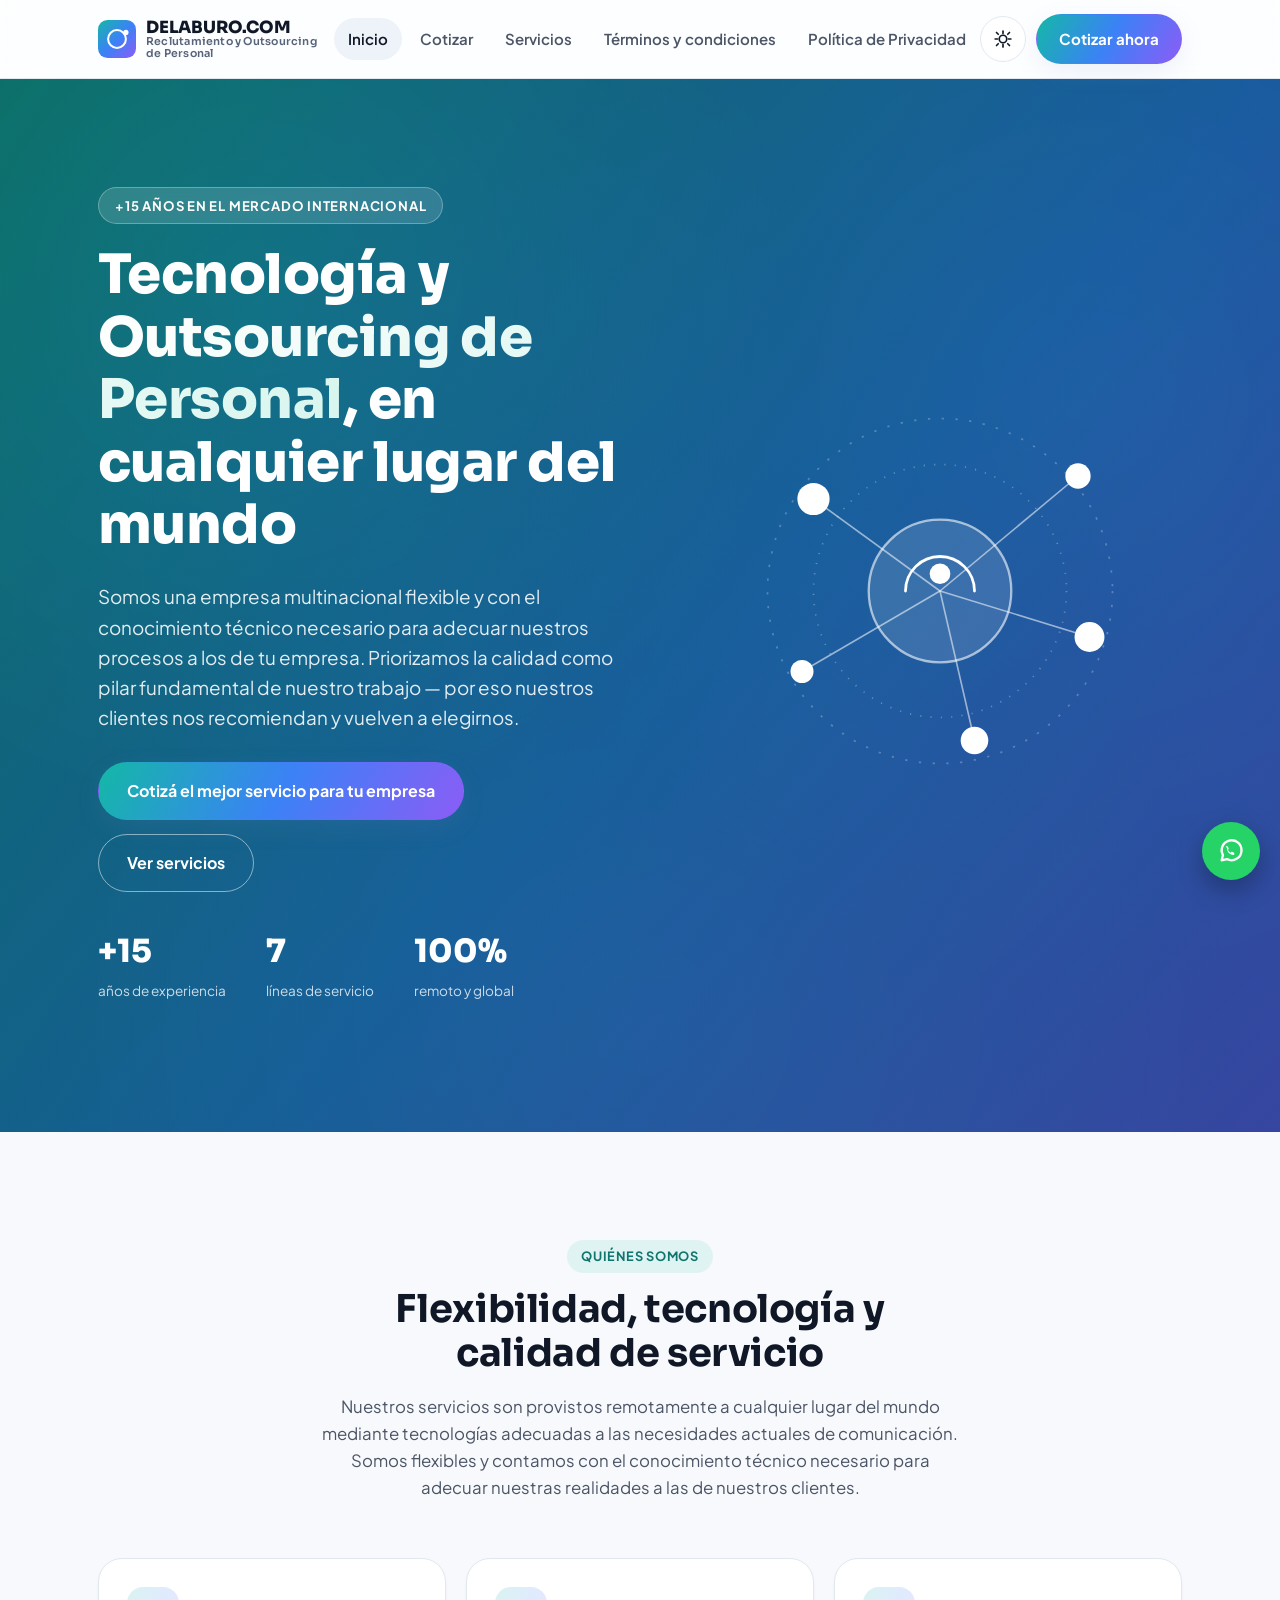
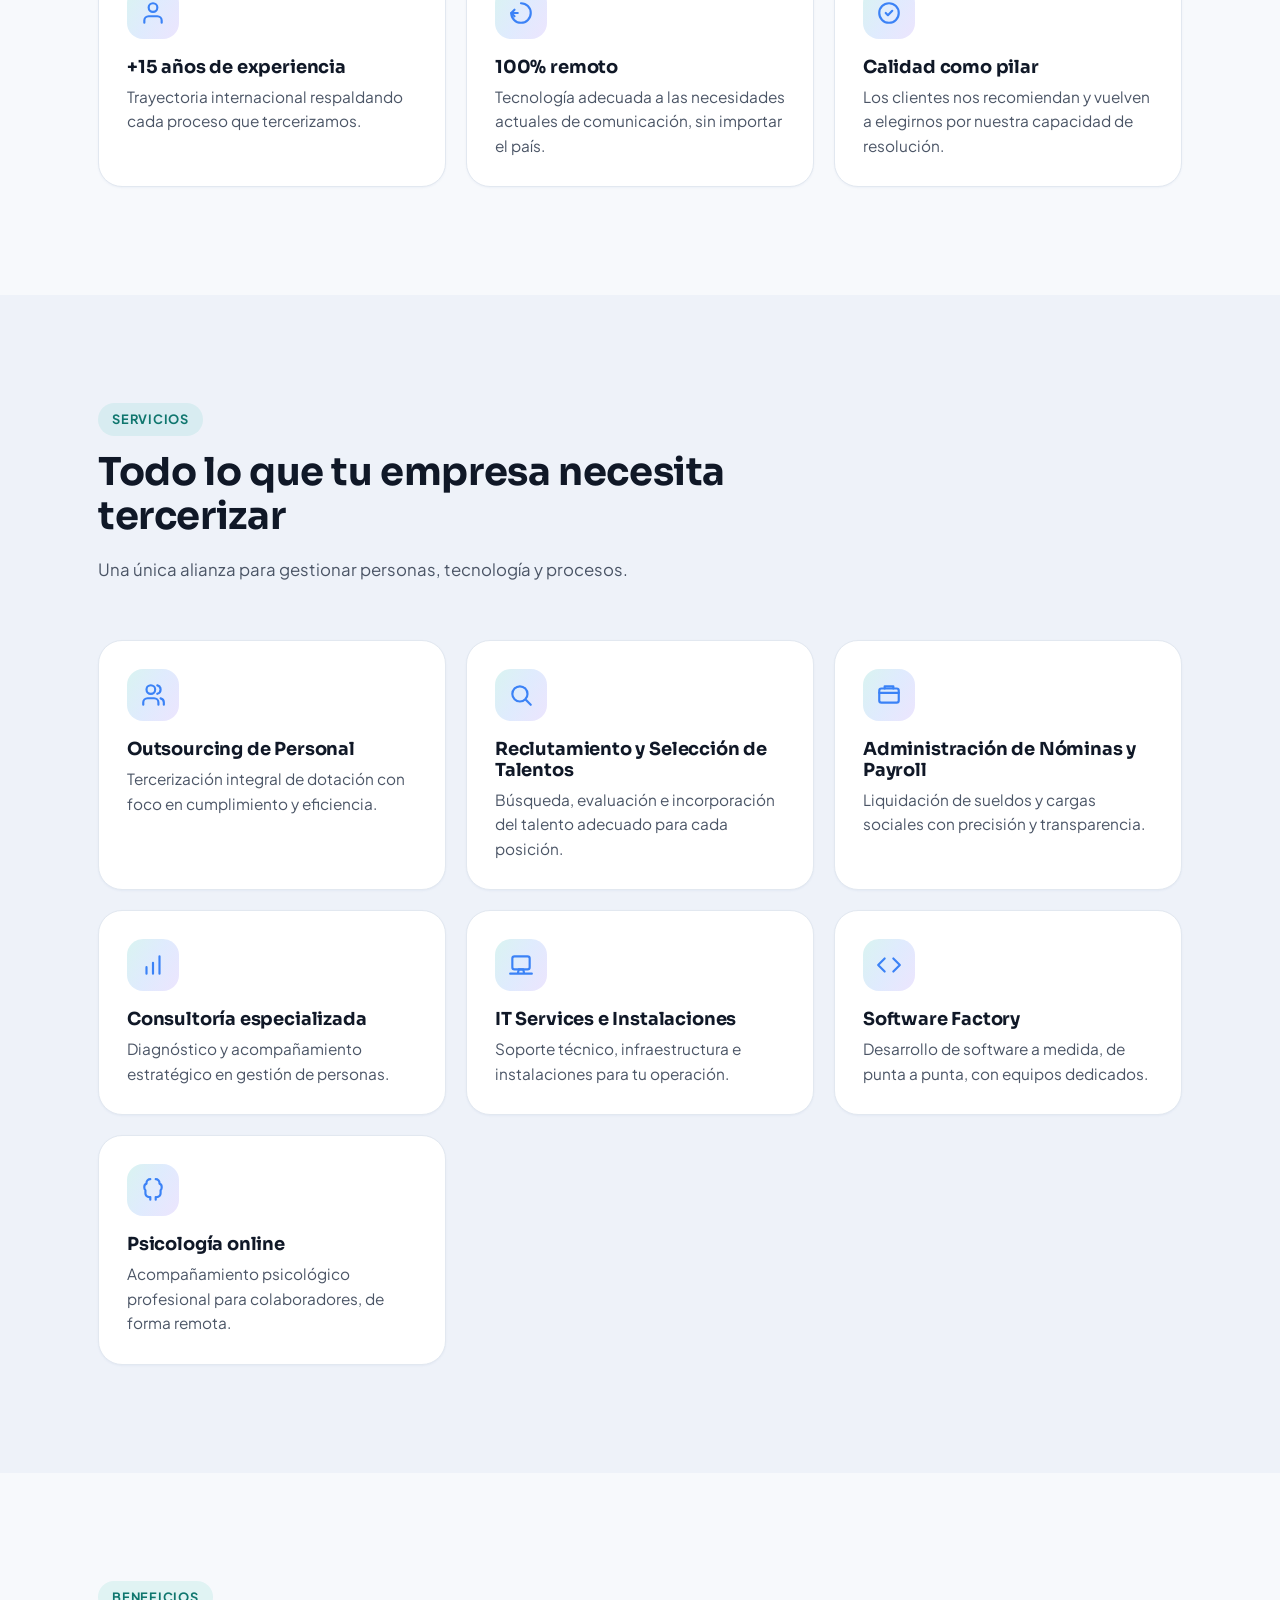
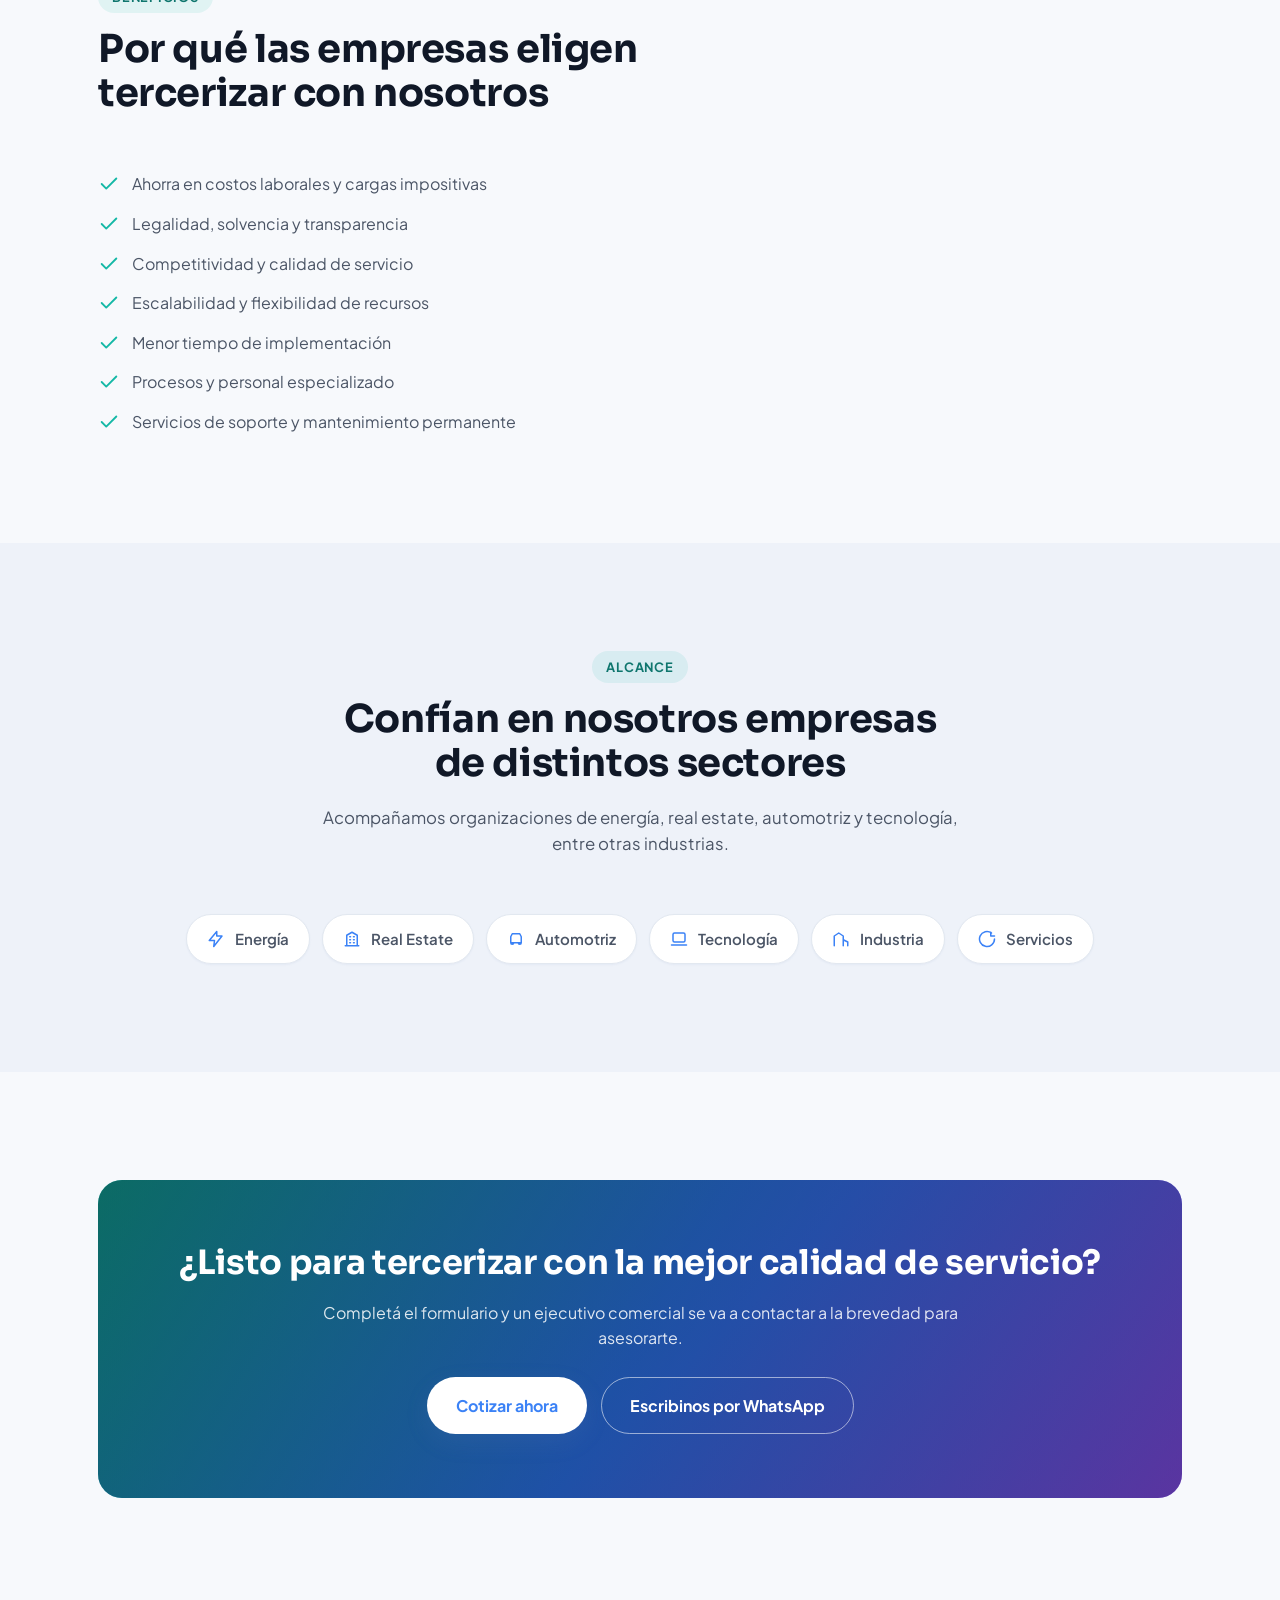
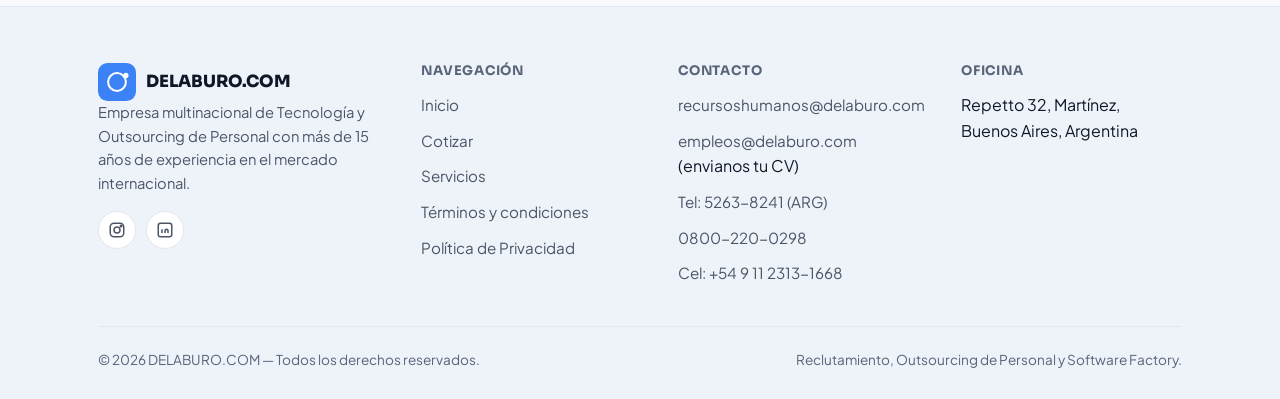
==== index.html @ 14d82714 "Add initial index.html for DELABURO.COM Initial commit of the index.html file containing the structu" ====
<!doctype html>
<html lang="es">
<head>
<meta charset="UTF-8">
<script>document.documentElement.classList.add('js');</script>
<meta name="viewport" content="width=device-width, initial-scale=1">
<title>DELABURO.COM | Outsourcing de Personal, Reclutamiento y Software Factory</title>
<meta name="description" content="Empresa multinacional de Tecnología y Outsourcing de Personal con más de 15 años de experiencia. Reclutamiento, payroll, IT, software factory y consultoría, en cualquier lugar del mundo.">
<link rel="canonical" href="https://www.delaburo.com/">
<meta property="og:type" content="website">
<meta property="og:site_name" content="DELABURO.COM">
<meta property="og:title" content="DELABURO.COM | Outsourcing de Personal y Tecnología">
<meta property="og:description" content="Reclutamiento, payroll, IT Services, Software Factory y consultoría especializada. Servicios remotos a cualquier lugar del mundo.">
<meta property="og:url" content="https://www.delaburo.com/">
<meta property="og:image" content="https://www.delaburo.com/assets/img/og-cover.png">
<meta name="twitter:card" content="summary_large_image">
<meta name="theme-color" content="#3b82f6">
<link rel="icon" href="favicon.svg" type="image/svg+xml">
<link rel="preconnect" href="https://fonts.googleapis.com">
<link rel="preconnect" href="https://fonts.gstatic.com" crossorigin>
<link rel="stylesheet" href="assets/css/styles.css">
<script type="application/ld+json">
{
  "@context": "https://schema.org",
  "@type": "Organization",
  "name": "DELABURO.COM",
  "url": "https://www.delaburo.com/",
  "logo": "https://www.delaburo.com/favicon.svg",
  "description": "Empresa multinacional de Tecnología y Outsourcing de Personal con más de 15 años de experiencia en el mercado internacional.",
  "email": "recursoshumanos@delaburo.com",
  "address": {
    "@type": "PostalAddress",
    "streetAddress": "Repetto 32",
    "addressLocality": "Martínez, Buenos Aires",
    "addressCountry": "AR"
  },
  "contactPoint": [{
    "@type": "ContactPoint",
    "telephone": "+54-9-11-2313-1668",
    "contactType": "customer service",
    "areaServed": "AR",
    "availableLanguage": ["es"]
  }]
}
</script>
</head>
<body>
<a class="skip-link" href="#main">Saltar al contenido principal</a>

<header class="site-header">
  <div class="container nav">
    <a href="index.html" class="brand" aria-label="DELABURO.COM — Inicio">
      <svg class="brand-mark" viewBox="0 0 64 64" aria-hidden="true">
        <defs><linearGradient id="gNav" x1="0" y1="0" x2="1" y2="1">
          <stop offset="0%" stop-color="#14b8a6"/><stop offset="50%" stop-color="#3b82f6"/><stop offset="100%" stop-color="#8b5cf6"/>
        </linearGradient></defs>
        <rect width="64" height="64" rx="16" fill="url(#gNav)"/>
        <circle cx="32" cy="32" r="15" fill="none" stroke="#fff" stroke-width="3.4"/>
        <circle cx="47" cy="21" r="4.4" fill="#fff"/>
      </svg>
      <span class="brand-text"><strong>DELABURO.COM</strong><span>Reclutamiento y Outsourcing de Personal</span></span>
    </a>

    <nav class="nav-links" aria-label="Navegación principal">
      <a href="index.html" aria-current="page">Inicio</a>
      <a href="cotizar.html">Cotizar</a>
      <a href="index.html#servicios">Servicios</a>
      <a href="terminos.html">Términos y condiciones</a>
      <a href="privacidad.html">Política de Privacidad</a>
    </nav>

    <div class="nav-actions">
      <button class="theme-toggle" data-theme-toggle type="button" aria-label="Cambiar entre tema claro y oscuro" aria-pressed="false">
        <svg class="icon-sun" viewBox="0 0 24 24" fill="none" stroke="currentColor" stroke-width="2" stroke-linecap="round" aria-hidden="true"><circle cx="12" cy="12" r="4.5"/><path d="M12 2.5v3M12 18.5v3M4.2 4.2l2.1 2.1M17.7 17.7l2.1 2.1M2.5 12h3M18.5 12h3M4.2 19.8l2.1-2.1M17.7 6.3l2.1-2.1"/></svg>
        <svg class="icon-moon" viewBox="0 0 24 24" fill="none" stroke="currentColor" stroke-width="2" stroke-linecap="round" stroke-linejoin="round" aria-hidden="true"><path d="M20 14.5A8.5 8.5 0 1 1 9.5 4a7 7 0 0 0 10.5 10.5Z"/></svg>
      </button>
      <a href="cotizar.html" class="btn btn-primary">Cotizar ahora</a>
      <button class="hamburger" data-mobile-open type="button" aria-label="Abrir menú" aria-expanded="false" aria-controls="mobile-nav">
        <svg viewBox="0 0 24 24" fill="none" stroke="currentColor" stroke-width="2" stroke-linecap="round" aria-hidden="true"><path d="M4 7h16M4 12h16M4 17h16"/></svg>
      </button>
    </div>
  </div>
</header>

<div class="mobile-nav" data-mobile-nav id="mobile-nav">
  <div class="mobile-nav-inner">
    <div class="mobile-nav-top">
      <span class="brand">
        <svg class="brand-mark" viewBox="0 0 64 64" aria-hidden="true"><rect width="64" height="64" rx="16" fill="#3b82f6"/><circle cx="32" cy="32" r="15" fill="none" stroke="#fff" stroke-width="3.4"/><circle cx="47" cy="21" r="4.4" fill="#fff"/></svg>
        <span class="brand-text"><strong>DELABURO.COM</strong></span>
      </span>
      <button class="close-btn" data-mobile-close type="button" aria-label="Cerrar menú">
        <svg viewBox="0 0 24 24" fill="none" stroke="currentColor" stroke-width="2" stroke-linecap="round" aria-hidden="true"><path d="M6 6l12 12M18 6L6 18"/></svg>
      </button>
    </div>
    <nav aria-label="Menú móvil">
      <a href="index.html">Inicio</a>
      <a href="cotizar.html">Cotizar</a>
      <a href="index.html#servicios">Servicios</a>
      <a href="terminos.html">Términos y condiciones</a>
      <a href="privacidad.html">Política de Privacidad</a>
    </nav>
    <a href="cotizar.html" class="btn btn-primary btn-block btn-lg">Cotizar ahora</a>
  </div>
</div>

<main id="main">

  <section class="hero">
    <div class="hero-bg" aria-hidden="true"></div>
    <div class="hero-noise" aria-hidden="true"></div>
    <div class="container hero-grid">
      <div>
        <span class="hero-eyebrow">+15 años en el mercado internacional</span>
        <h1>Tecnología y <em>Outsourcing de Personal</em>, en cualquier lugar del mundo</h1>
        <p class="lead">Somos una empresa multinacional flexible y con el conocimiento técnico necesario para adecuar nuestros procesos a los de tu empresa. Priorizamos la calidad como pilar fundamental de nuestro trabajo — por eso nuestros clientes nos recomiendan y vuelven a elegirnos.</p>
        <div class="hero-ctas">
          <a href="cotizar.html" class="btn btn-primary btn-lg">Cotizá el mejor servicio para tu empresa</a>
          <a href="#servicios" class="btn btn-ghost btn-lg">Ver servicios</a>
        </div>
        <div class="hero-stats">
          <div><strong>+15</strong><span>años de experiencia</span></div>
          <div><strong>7</strong><span>líneas de servicio</span></div>
          <div><strong>100%</strong><span>remoto y global</span></div>
        </div>
      </div>
      <div class="hero-visual" aria-hidden="true">
        <svg viewBox="0 0 400 400">
          <g class="orbit">
            <circle cx="200" cy="200" r="150" fill="none" stroke="rgba(255,255,255,.25)" stroke-width="1.5" stroke-dasharray="2 10"/>
          </g>
          <g class="orbit-rev">
            <circle cx="200" cy="200" r="110" fill="none" stroke="rgba(255,255,255,.3)" stroke-width="1.5" stroke-dasharray="1 8"/>
          </g>
          <circle cx="200" cy="200" r="62" fill="rgba(255,255,255,.12)" stroke="rgba(255,255,255,.6)" stroke-width="2"/>
          <path d="M170 200a30 30 0 0 1 60 0" fill="none" stroke="#fff" stroke-width="2.4" stroke-linecap="round"/>
          <circle cx="200" cy="185" r="9" fill="#fff"/>

          <g stroke="rgba(255,255,255,.55)" stroke-width="1.4">
            <line x1="200" y1="200" x2="90" y2="120"/>
            <line x1="200" y1="200" x2="320" y2="100"/>
            <line x1="200" y1="200" x2="330" y2="240"/>
            <line x1="200" y1="200" x2="80" y2="270"/>
            <line x1="200" y1="200" x2="230" y2="330"/>
          </g>
          <circle class="node-pulse" cx="90" cy="120" r="14" fill="#fff"/>
          <circle class="node-pulse d2" cx="320" cy="100" r="11" fill="#fff"/>
          <circle class="node-pulse d3" cx="330" cy="240" r="13" fill="#fff"/>
          <circle class="node-pulse d4" cx="80" cy="270" r="10" fill="#fff"/>
          <circle class="node-pulse d2" cx="230" cy="330" r="12" fill="#fff"/>
        </svg>
      </div>
    </div>
  </section>

  <section id="quienes-somos">
    <div class="container">
      <div class="section-head center">
        <span class="section-eyebrow">Quiénes somos</span>
        <h2>Flexibilidad, tecnología y calidad de servicio</h2>
        <p>Nuestros servicios son provistos remotamente a cualquier lugar del mundo mediante tecnologías adecuadas a las necesidades actuales de comunicación. Somos flexibles y contamos con el conocimiento técnico necesario para adecuar nuestras realidades a las de nuestros clientes.</p>
      </div>
      <div class="grid grid-3">
        <div class="card reveal">
          <div class="card-icon"><svg viewBox="0 0 24 24" fill="none" stroke="currentColor" stroke-width="2" stroke-linecap="round" stroke-linejoin="round"><path d="M20 21v-2a4 4 0 0 0-4-4H8a4 4 0 0 0-4 4v2"/><circle cx="12" cy="7" r="4"/></svg></div>
          <h3>+15 años de experiencia</h3>
          <p>Trayectoria internacional respaldando cada proceso que tercerizamos.</p>
        </div>
        <div class="card reveal">
          <div class="card-icon"><svg viewBox="0 0 24 24" fill="none" stroke="currentColor" stroke-width="2" stroke-linecap="round" stroke-linejoin="round"><path d="M3 12a9 9 0 1 0 9-9"/><path d="M3 12h6M3 12l3-3M3 12l3 3"/></svg></div>
          <h3>100% remoto</h3>
          <p>Tecnología adecuada a las necesidades actuales de comunicación, sin importar el país.</p>
        </div>
        <div class="card reveal">
          <div class="card-icon"><svg viewBox="0 0 24 24" fill="none" stroke="currentColor" stroke-width="2" stroke-linecap="round" stroke-linejoin="round"><path d="m9 12 2 2 4-4"/><circle cx="12" cy="12" r="9"/></svg></div>
          <h3>Calidad como pilar</h3>
          <p>Los clientes nos recomiendan y vuelven a elegirnos por nuestra capacidad de resolución.</p>
        </div>
      </div>
    </div>
  </section>

  <section id="servicios" class="alt-surface">
    <div class="container">
      <div class="section-head">
        <span class="section-eyebrow">Servicios</span>
        <h2>Todo lo que tu empresa necesita tercerizar</h2>
        <p>Una única alianza para gestionar personas, tecnología y procesos.</p>
      </div>
      <div class="grid grid-3">
        <div class="card reveal">
          <div class="card-icon"><svg viewBox="0 0 24 24" fill="none" stroke="currentColor" stroke-width="2" stroke-linecap="round" stroke-linejoin="round"><path d="M17 21v-2a4 4 0 0 0-4-4H7a4 4 0 0 0-4 4v2"/><circle cx="10" cy="7" r="4"/><path d="M22 21v-2a4 4 0 0 0-3-3.87"/><path d="M16 3.13a4 4 0 0 1 0 7.75"/></svg></div>
          <h3>Outsourcing de Personal</h3>
          <p>Tercerización integral de dotación con foco en cumplimiento y eficiencia.</p>
        </div>
        <div class="card reveal">
          <div class="card-icon"><svg viewBox="0 0 24 24" fill="none" stroke="currentColor" stroke-width="2" stroke-linecap="round" stroke-linejoin="round"><circle cx="11" cy="11" r="7"/><path d="m21 21-4.35-4.35"/></svg></div>
          <h3>Reclutamiento y Selección de Talentos</h3>
          <p>Búsqueda, evaluación e incorporación del talento adecuado para cada posición.</p>
        </div>
        <div class="card reveal">
          <div class="card-icon"><svg viewBox="0 0 24 24" fill="none" stroke="currentColor" stroke-width="2" stroke-linecap="round" stroke-linejoin="round"><rect x="3" y="6" width="18" height="13" rx="2"/><path d="M3 10h18M8 6V4h8v2"/></svg></div>
          <h3>Administración de Nóminas y Payroll</h3>
          <p>Liquidación de sueldos y cargas sociales con precisión y transparencia.</p>
        </div>
        <div class="card reveal">
          <div class="card-icon"><svg viewBox="0 0 24 24" fill="none" stroke="currentColor" stroke-width="2" stroke-linecap="round" stroke-linejoin="round"><path d="M12 20V10M18 20V4M6 20v-6"/></svg></div>
          <h3>Consultoría especializada</h3>
          <p>Diagnóstico y acompañamiento estratégico en gestión de personas.</p>
        </div>
        <div class="card reveal">
          <div class="card-icon"><svg viewBox="0 0 24 24" fill="none" stroke="currentColor" stroke-width="2" stroke-linecap="round" stroke-linejoin="round"><rect x="4" y="4" width="16" height="12" rx="2"/><path d="M2 20h20M9 20l1-4h4l1 4"/></svg></div>
          <h3>IT Services e Instalaciones</h3>
          <p>Soporte técnico, infraestructura e instalaciones para tu operación.</p>
        </div>
        <div class="card reveal">
          <div class="card-icon"><svg viewBox="0 0 24 24" fill="none" stroke="currentColor" stroke-width="2" stroke-linecap="round" stroke-linejoin="round"><polyline points="16 18 22 12 16 6"/><polyline points="8 6 2 12 8 18"/></svg></div>
          <h3>Software Factory</h3>
          <p>Desarrollo de software a medida, de punta a punta, con equipos dedicados.</p>
        </div>
        <div class="card reveal">
          <div class="card-icon"><svg viewBox="0 0 24 24" fill="none" stroke="currentColor" stroke-width="2" stroke-linecap="round" stroke-linejoin="round"><path d="M9.5 2a3.5 3.5 0 0 0-3.5 3.5v.6A3 3 0 0 0 4 9v1a3 3 0 0 0 1 2.24V15a3.5 3.5 0 0 0 3.5 3.5"/><path d="M14.5 2a3.5 3.5 0 0 1 3.5 3.5v.6A3 3 0 0 1 20 9v1a3 3 0 0 1-1 2.24V15a3.5 3.5 0 0 1-3.5 3.5"/><path d="M9.5 18.5V21M14.5 18.5V21"/></svg></div>
          <h3>Psicología online</h3>
          <p>Acompañamiento psicológico profesional para colaboradores, de forma remota.</p>
        </div>
      </div>
    </div>
  </section>

  <section id="beneficios">
    <div class="container">
      <div class="section-head">
        <span class="section-eyebrow">Beneficios</span>
        <h2>Por qué las empresas eligen tercerizar con nosotros</h2>
      </div>
      <ul class="check-list grid grid-2">
        <li><svg viewBox="0 0 24 24" fill="none" stroke="currentColor" stroke-width="2" stroke-linecap="round" stroke-linejoin="round"><path d="m20 6-11 11-5-5"/></svg> Ahorra en costos laborales y cargas impositivas</li>
        <li><svg viewBox="0 0 24 24" fill="none" stroke="currentColor" stroke-width="2" stroke-linecap="round" stroke-linejoin="round"><path d="m20 6-11 11-5-5"/></svg> Legalidad, solvencia y transparencia</li>
        <li><svg viewBox="0 0 24 24" fill="none" stroke="currentColor" stroke-width="2" stroke-linecap="round" stroke-linejoin="round"><path d="m20 6-11 11-5-5"/></svg> Competitividad y calidad de servicio</li>
        <li><svg viewBox="0 0 24 24" fill="none" stroke="currentColor" stroke-width="2" stroke-linecap="round" stroke-linejoin="round"><path d="m20 6-11 11-5-5"/></svg> Escalabilidad y flexibilidad de recursos</li>
        <li><svg viewBox="0 0 24 24" fill="none" stroke="currentColor" stroke-width="2" stroke-linecap="round" stroke-linejoin="round"><path d="m20 6-11 11-5-5"/></svg> Menor tiempo de implementación</li>
        <li><svg viewBox="0 0 24 24" fill="none" stroke="currentColor" stroke-width="2" stroke-linecap="round" stroke-linejoin="round"><path d="m20 6-11 11-5-5"/></svg> Procesos y personal especializado</li>
        <li><svg viewBox="0 0 24 24" fill="none" stroke="currentColor" stroke-width="2" stroke-linecap="round" stroke-linejoin="round"><path d="m20 6-11 11-5-5"/></svg> Servicios de soporte y mantenimiento permanente</li>
      </ul>
    </div>
  </section>

  <section id="sectores" class="alt-surface">
    <div class="container">
      <div class="section-head center">
        <span class="section-eyebrow">Alcance</span>
        <h2>Confían en nosotros empresas de distintos sectores</h2>
        <p>Acompañamos organizaciones de energía, real estate, automotriz y tecnología, entre otras industrias.</p>
      </div>
      <div class="sector-strip">
        <span class="sector-chip"><svg viewBox="0 0 24 24" fill="none" stroke="currentColor" stroke-width="2" stroke-linecap="round" stroke-linejoin="round"><path d="M13 2 3 14h7l-1 8 11-14h-7z"/></svg>Energía</span>
        <span class="sector-chip"><svg viewBox="0 0 24 24" fill="none" stroke="currentColor" stroke-width="2" stroke-linecap="round" stroke-linejoin="round"><path d="M3 21h18M5 21V7l7-4 7 4v14M9 9h1m4 0h1m-6 4h1m4 0h1m-6 4h1m4 0h1"/></svg>Real Estate</span>
        <span class="sector-chip"><svg viewBox="0 0 24 24" fill="none" stroke="currentColor" stroke-width="2" stroke-linecap="round" stroke-linejoin="round"><path d="M5 17h14M5 17a2 2 0 1 0 4 0M15 17a2 2 0 1 0 4 0M5 17V9l2-4h10l2 4v8"/></svg>Automotriz</span>
        <span class="sector-chip"><svg viewBox="0 0 24 24" fill="none" stroke="currentColor" stroke-width="2" stroke-linecap="round" stroke-linejoin="round"><rect x="4" y="4" width="16" height="12" rx="2"/><path d="M2 20h20"/></svg>Tecnología</span>
        <span class="sector-chip"><svg viewBox="0 0 24 24" fill="none" stroke="currentColor" stroke-width="2" stroke-linecap="round" stroke-linejoin="round"><path d="M3 21V8l6-4 6 4v13M15 21v-8l6 3v5"/></svg>Industria</span>
        <span class="sector-chip"><svg viewBox="0 0 24 24" fill="none" stroke="currentColor" stroke-width="2" stroke-linecap="round" stroke-linejoin="round"><path d="M22 12a10 10 0 1 1-4-8"/><path d="M17 3v5h5"/></svg>Servicios</span>
      </div>
    </div>
  </section>

  <section>
    <div class="container">
      <div class="cta-banner reveal">
        <h2>¿Listo para tercerizar con la mejor calidad de servicio?</h2>
        <p>Completá el formulario y un ejecutivo comercial se va a contactar a la brevedad para asesorarte.</p>
        <div class="cta-actions">
          <a href="cotizar.html" class="btn btn-primary btn-lg" style="background:#fff;color:var(--brand-blue);">Cotizar ahora</a>
          <a href="https://wa.me/5491123131668" class="btn btn-ghost btn-lg" target="_blank" rel="noopener">Escribinos por WhatsApp</a>
        </div>
      </div>
    </div>
  </section>

</main>

<footer class="site-footer">
  <div class="container">
    <div class="footer-grid">
      <div class="footer-brand">
        <a href="index.html" class="brand" aria-label="DELABURO.COM — Inicio">
          <svg class="brand-mark" viewBox="0 0 64 64" aria-hidden="true"><rect width="64" height="64" rx="16" fill="#3b82f6"/><circle cx="32" cy="32" r="15" fill="none" stroke="#fff" stroke-width="3.4"/><circle cx="47" cy="21" r="4.4" fill="#fff"/></svg>
          <span class="brand-text"><strong>DELABURO.COM</strong></span>
        </a>
        <p>Empresa multinacional de Tecnología y Outsourcing de Personal con más de 15 años de experiencia en el mercado internacional.</p>
        <div class="social-row">
          <a href="https://www.instagram.com/delaburo.com/" target="_blank" rel="noopener" aria-label="Delaburo en Instagram">
            <svg viewBox="0 0 24 24" fill="none" stroke="currentColor" stroke-width="2"><rect x="3" y="3" width="18" height="18" rx="5"/><circle cx="12" cy="12" r="4"/><circle cx="17.5" cy="6.5" r="1"/></svg>
          </a>
          <a href="https://www.linkedin.com/company/delaburo/" target="_blank" rel="noopener" aria-label="Delaburo en LinkedIn">
            <svg viewBox="0 0 24 24" fill="none" stroke="currentColor" stroke-width="2"><rect x="3" y="3" width="18" height="18" rx="3"/><line x1="8" y1="11" x2="8" y2="16"/><line x1="8" y1="8" x2="8" y2="8"/><path d="M12 16v-3a2 2 0 0 1 4 0v3"/></svg>
          </a>
        </div>
      </div>
      <div class="footer-col">
        <h3>Navegación</h3>
        <ul>
          <li><a href="index.html">Inicio</a></li>
          <li><a href="cotizar.html">Cotizar</a></li>
          <li><a href="index.html#servicios">Servicios</a></li>
          <li><a href="terminos.html">Términos y condiciones</a></li>
          <li><a href="privacidad.html">Política de Privacidad</a></li>
        </ul>
      </div>
      <div class="footer-col">
        <h3>Contacto</h3>
        <ul>
          <li><a href="mailto:recursoshumanos@delaburo.com">recursoshumanos@delaburo.com</a></li>
          <li><a href="mailto:empleos@delaburo.com">empleos@delaburo.com</a> (envianos tu CV)</li>
          <li><a href="tel:+541152638241">Tel: 5263-8241 (ARG)</a></li>
          <li><a href="tel:08002200298">0800-220-0298</a></li>
          <li><a href="tel:+5491123131668">Cel: +54 9 11 2313-1668</a></li>
        </ul>
      </div>
      <div class="footer-col">
        <h3>Oficina</h3>
        <ul>
          <li>Repetto 32, Martínez,<br>Buenos Aires, Argentina</li>
        </ul>
      </div>
    </div>
    <div class="footer-bottom">
      <span>© <span data-year>2026</span> DELABURO.COM — Todos los derechos reservados.</span>
      <span>Reclutamiento, Outsourcing de Personal y Software Factory.</span>
    </div>
  </div>
</footer>

<a class="wa-float" href="https://wa.me/5491123131668?text=Hola%20Delaburo%2C%20quisiera%20más%20información" target="_blank" rel="noopener" aria-label="Escribinos por WhatsApp">
  <svg viewBox="0 0 24 24" fill="none" stroke="#fff" stroke-width="2" stroke-linecap="round" stroke-linejoin="round" aria-hidden="true"><path d="M21 11.5a8.5 8.5 0 0 1-12.5 7.4L4 20l1.1-4.5A8.5 8.5 0 1 1 21 11.5Z"/><path d="M8.5 9.5c0 3.5 2.5 6 6 6 .3-.6.5-1.5.3-1.8-.3-.4-1.5-1-1.9-1.1-.3-.1-.5 0-.7.3l-.3.5c-.6-.2-1.9-.9-2.5-2.4l.4-.4c.2-.2.3-.5.2-.7-.1-.4-.6-1.6-1-1.9-.3-.2-1.2 0-1.5.2Z" fill="#fff" stroke="none"/></svg>
</a>

<script src="assets/js/countries.js" defer></script>
<script src="assets/js/main.js" defer></script>
</body>
</html>
---- assets/css/styles.css ----
/* ==========================================================================
DELABURO.COM — Design System
Modernizacion 2026: identidad preservada (teal → azul → violeta),
con tema claro/oscuro, tipografia geometrica y micro-interacciones.
========================================================================== */

@import url('https://fonts.googleapis.com/css2?family=Plus+Jakarta+Sans:wght@400;500;600;700;800&family=Sora:wght@600;700;800&display=swap');

:root{
/* --- Brand hues (constantes en ambos temas) --- */
--brand-teal: #14b8a6;
--brand-teal-2: #2dd4bf;
--brand-blue: #3b82f6;
--brand-blue-2: #60a5fa;
--brand-violet: #8b5cf6;
--brand-violet-2: #a78bfa;
--brand-gradient: linear-gradient(120deg, var(--brand-teal) 0%, var(--brand-blue) 50%, var(--brand-violet) 100%);
--brand-gradient-soft: linear-gradient(120deg, rgba(20,184,166,.16) 0%, rgba(59,130,246,.16) 50%, rgba(139,92,246,.16) 100%);

/* --- Light theme tokens --- */
--bg: #f7f9fc;
--bg-elevated: #ffffff;
--surface: #ffffff;
--surface-2: #eef2f9;
--border: #e2e8f0;
--text: #101827;
--text-muted: #4b5566;
--text-soft: #586479;
--on-brand: #ffffff;
--shadow-color: 220 40% 60%;
--shadow-sm: 0 1px 2px hsl(var(--shadow-color) / 0.08);
--shadow-md: 0 8px 24px hsl(var(--shadow-color) / 0.12);
--shadow-lg: 0 20px 48px hsl(var(--shadow-color) / 0.16);
--focus-ring: 0 0 0 3px rgba(59,130,246,.45);
--nav-bg: rgba(255,255,255,.72);
--hero-fg: #ffffff;
--hero-overlay: linear-gradient(135deg, rgba(6,60,60,.62), rgba(10,45,110,.58) 55%, rgba(50,20,90,.55));
--chip-bg: rgba(20,184,166,.10);
--chip-fg: #0f766e;
--radius-sm: 10px;
--radius-md: 16px;
--radius-lg: 24px;
--radius-pill: 999px;
--maxw: 1180px;
--font-display: 'Sora', 'Plus Jakarta Sans', system-ui, sans-serif;
--font-body: 'Plus Jakarta Sans', system-ui, -apple-system, sans-serif;
}

:root:not([data-theme="light"]) {
@media (prefers-color-scheme: dark){
--bg: #0a0e17;
--bg-elevated: #0f1524;
--surface: #111827;
--surface-2: #161f33;
--border: #232f47;
--text: #eef2f9;
--text-muted: #aab4c8;
--text-soft: #7c869c;
--on-brand: #ffffff;
--shadow-color: 220 70% 3%;
--shadow-sm: 0 1px 2px hsl(var(--shadow-color) / 0.4);
--shadow-md: 0 8px 24px hsl(var(--shadow-color) / 0.55);
--shadow-lg: 0 24px 60px hsl(var(--shadow-color) / 0.6);
--nav-bg: rgba(15,21,36,.66);
--hero-fg: #ffffff;
--hero-overlay: linear-gradient(135deg, rgba(4,30,30,.72), rgba(8,25,60,.72) 55%, rgba(35,14,60,.72));
--chip-bg: rgba(45,212,191,.12);
--chip-fg: #5eead4;
}
}

:root[data-theme="dark"]{
--bg: #0a0e17;
--bg-elevated: #0f1524;
--surface: #111827;
--surface-2: #161f33;
--border: #232f47;
--text: #eef2f9;
--text-muted: #aab4c8;
--text-soft: #7c869c;
--on-brand: #ffffff;
--shadow-color: 220 70% 3%;
--shadow-sm: 0 1px 2px hsl(var(--shadow-color) / 0.4);
--shadow-md: 0 8px 24px hsl(var(--shadow-color) / 0.55);
--shadow-lg: 0 24px 60px hsl(var(--shadow-color) / 0.6);
--nav-bg: rgba(15,21,36,.66);
--hero-fg: #ffffff;
--hero-overlay: linear-gradient(135deg, rgba(4,30,30,.72), rgba(8,25,60,.72) 55%, rgba(35,14,60,.72));
--chip-bg: rgba(45,212,191,.12);
--chip-fg: #5eead4;
}

/* ---------- Reset & base ---------- */
*,*::before,*::after{ box-sizing: border-box; }
html{ scroll-behavior: smooth; overflow-x: hidden; }
@media (prefers-reduced-motion: reduce){
html{ scroll-behavior: auto; }
*,*::before,*::after{ animation-duration: .001ms !important; animation-iteration-count: 1 !important; transition-duration: .001ms !important; scroll-behavior: auto !important; }
}
body{
margin:0;
background: var(--bg);
color: var(--text);
font-family: var(--font-body);
font-size: 16px;
line-height: 1.6;
-webkit-font-smoothing: antialiased;
transition: background-color .35s ease, color .35s ease;
}
img{ max-width:100%; display:block; }
a{ color: inherit; text-decoration: none; }
h1,h2,h3,h4{ font-family: var(--font-display); line-height:1.15; margin:0 0 .5em; letter-spacing:-.01em; }
p{ margin:0 0 1em; color: var(--text-muted); }
ul{ margin:0; padding:0; list-style:none; }
button{ font-family: inherit; cursor:pointer; }
:focus-visible{ outline: none; box-shadow: var(--focus-ring); border-radius: 6px; }

.container{ width:100%; max-width: var(--maxw); margin-inline:auto; padding-inline: clamp(20px, 5vw, 48px); }
.visually-hidden{ position:absolute; width:1px; height:1px; padding:0; margin:-1px; overflow:hidden; clip:rect(0,0,0,0); white-space:nowrap; border:0; }

.skip-link{
position:absolute; left:12px; top:-60px; z-index:1000;
background: var(--brand-blue); color:#fff; padding:10px 16px; border-radius: var(--radius-sm);
transition: top .2s ease;
}
.skip-link:focus{ top:12px; }

/* ---------- Top announcement / utility ---------- */
.section-eyebrow{
display:inline-flex; align-items:center; gap:8px;
font-size: .8rem; font-weight:700; letter-spacing:.06em; text-transform:uppercase;
color: var(--chip-fg); background: var(--chip-bg);
padding: 6px 14px; border-radius: var(--radius-pill); margin-bottom: 14px;
}

/* ---------- Header / Nav ---------- */
.site-header{
position: sticky; top:0; z-index: 100;
background: var(--nav-bg);
backdrop-filter: blur(16px) saturate(140%);
-webkit-backdrop-filter: blur(16px) saturate(140%);
border-bottom: 1px solid var(--border);
}
.nav{
display:flex; align-items:center; justify-content:space-between;
padding-block: 14px;
}
.brand{ display:flex; align-items:center; gap:10px; font-family: var(--font-display); }
.brand-mark{ width:38px; height:38px; flex-shrink:0; }
.brand-text{ display:flex; flex-direction:column; line-height:1.05; }
.brand-text strong{ font-size: 1.05rem; font-weight:800; color: var(--text); }
.brand-text span{ font-size: .68rem; color: var(--text-soft); font-weight:600; letter-spacing:.02em; }

.nav-links{ display:flex; align-items:center; gap: 4px; }
.nav-links a{
font-weight:600; font-size:.94rem; color: var(--text-muted);
padding: 9px 14px; border-radius: var(--radius-pill);
transition: color .2s ease, background-color .2s ease;
white-space: nowrap;
}
.nav-links a:hover{ color: var(--text); background: var(--surface-2); }
.nav-links a[aria-current="page"]{ color: var(--text); background: var(--surface-2); }

.nav-actions{ display:flex; align-items:center; gap:10px; }

.theme-toggle{
position:relative; width:46px; height:46px; border-radius:50%;
border:1px solid var(--border); background: var(--surface);
display:flex; align-items:center; justify-content:center; color: var(--text);
transition: transform .2s ease, background-color .2s ease, border-color .2s ease;
}
.theme-toggle:hover{ transform: translateY(-2px); }
.theme-toggle svg{ width:20px; height:20px; }
.theme-toggle .icon-moon{ display:none; }
:root[data-theme="dark"] .theme-toggle .icon-sun{ display:none; }
:root[data-theme="dark"] .theme-toggle .icon-moon{ display:block; }
@media (prefers-color-scheme: dark){
:root:not([data-theme="light"]) .theme-toggle .icon-sun{ display:none; }
:root:not([data-theme="light"]) .theme-toggle .icon-moon{ display:block; }
}

.btn{
display:inline-flex; align-items:center; justify-content:center; gap:8px;
font-weight:700; font-size:.94rem; padding: 12px 22px; border-radius: var(--radius-pill);
border:1px solid transparent; transition: transform .2s ease, box-shadow .2s ease, background-color .2s ease, border-color .2s ease, color .2s ease;
white-space: nowrap;
}
.btn:active{ transform: translateY(1px); }
.btn-primary{ background: var(--brand-gradient); color:#fff; box-shadow: var(--shadow-md); }
.btn-primary:hover{ transform: translateY(-2px); box-shadow: var(--shadow-lg); }
.btn-ghost{ background: transparent; border-color: var(--border); color: var(--text); }
.btn-ghost:hover{ background: var(--surface-2); }
.btn-block{ width:100%; }
.btn-lg{ padding: 15px 28px; font-size:1rem; }

.hamburger{
display:none; width:46px; height:46px; border-radius: var(--radius-sm); border:1px solid var(--border);
background: var(--surface); align-items:center; justify-content:center; color: var(--text);
}
.hamburger svg{ width:22px; height:22px; }

/* Mobile nav sheet */
.mobile-nav{
display:none; position: fixed; inset:0; z-index: 200; background: var(--bg);
}
.mobile-nav.open{ display:block; }
.mobile-nav-inner{ padding: 18px clamp(20px,5vw,48px); }
.mobile-nav-top{ display:flex; align-items:center; justify-content:space-between; margin-bottom: 28px; }
.mobile-nav a{
display:block; padding: 16px 4px; font-size:1.25rem; font-weight:700; color: var(--text);
border-bottom: 1px solid var(--border);
}
.mobile-nav .btn{ margin-top: 24px; }
.close-btn{ width:46px; height:46px; border-radius:50%; border:1px solid var(--border); background:var(--surface); display:flex; align-items:center; justify-content:center; }
.close-btn svg{ width:20px; height:20px; }

@media (max-width: 900px){
.nav-links{ display:none; }
.hamburger{ display:flex; }
}
@media (max-width: 560px){
.nav-actions .btn-primary{ display:none; }
.brand-text span{ display:none; }
}

/* ---------- Hero ---------- */
.hero{
position:relative; overflow:hidden; color: var(--hero-fg);
padding-top: clamp(64px, 10vw, 108px);
padding-bottom: clamp(72px, 11vw, 130px);
}
.hero-bg{
position:absolute; inset:0; z-index:-2;
background: var(--brand-gradient);
background-size: 200% 200%;
animation: gradientShift 16s ease infinite;
}
@keyframes gradientShift{
0%{ background-position: 0% 50%; }
50%{ background-position: 100% 50%; }
100%{ background-position: 0% 50%; }
}
.hero-bg::after{ content:""; position:absolute; inset:0; background: var(--hero-overlay); }
.hero-noise{ position:absolute; inset:0; z-index:-1; opacity:.35; mix-blend-mode: overlay;
background-image: radial-gradient(circle at 20% 20%, rgba(255,255,255,.35), transparent 40%), radial-gradient(circle at 85% 30%, rgba(255,255,255,.25), transparent 45%), radial-gradient(circle at 50% 90%, rgba(255,255,255,.2), transparent 50%);
}
.hero-grid{ display:grid; grid-template-columns: 1.05fr .95fr; gap: clamp(32px, 6vw, 64px); align-items:center; }
@media (max-width: 980px){ .hero-grid{ grid-template-columns: 1fr; } }

.hero-eyebrow{
display:inline-flex; align-items:center; gap:8px; font-weight:700; font-size:.82rem;
letter-spacing:.06em; text-transform:uppercase; padding:7px 16px; border-radius: var(--radius-pill);
background: rgba(255,255,255,.14); border:1px solid rgba(255,255,255,.28); margin-bottom:20px;
backdrop-filter: blur(6px);
}
.hero h1{ font-size: clamp(2.1rem, 4.6vw, 3.4rem); font-weight:800; margin-bottom:.45em; }
.hero h1 em{ font-style:normal; background: linear-gradient(120deg,#fff,#d7f5ee); -webkit-background-clip:text; background-clip:text; color:transparent; }
.hero p.lead{ font-size: clamp(1rem, 1.6vw, 1.18rem); color: rgba(255,255,255,.88); max-width: 56ch; margin-bottom: 1.6em; }
.hero-ctas{ display:flex; flex-wrap:wrap; gap:14px; margin-bottom: 34px; }
.hero .btn-ghost{ border-color: rgba(255,255,255,.5); color:#fff; }
.hero .btn-ghost:hover{ background: rgba(255,255,255,.14); }

.hero-stats{ display:flex; flex-wrap:wrap; gap: clamp(20px,4vw,40px); }
.hero-stats div{ min-width:100px; }
.hero-stats strong{ display:block; font-family: var(--font-display); font-size: clamp(1.5rem,2.6vw,2rem); font-weight:800; }
.hero-stats span{ font-size:.85rem; color: rgba(255,255,255,.78); }

/* Hero visual: constellation graphic */
.hero-visual{ position:relative; aspect-ratio: 1/1; max-width:460px; margin-inline:auto; width:100%; }
.hero-visual svg{ width:100%; height:100%; }
.node-pulse{ animation: pulse 3s ease-in-out infinite; transform-origin: center; }
.node-pulse.d2{ animation-delay: .6s; }
.node-pulse.d3{ animation-delay: 1.2s; }
.node-pulse.d4{ animation-delay: 1.8s; }
@keyframes pulse{
0%,100%{ opacity:.55; transform: scale(1); }
50%{ opacity:1; transform: scale(1.18); }
}
.orbit{ animation: spin 40s linear infinite; transform-origin: center; }
.orbit-rev{ animation: spin 55s linear infinite reverse; transform-origin: center; }
@keyframes spin{ to{ transform: rotate(360deg); } }

/* ---------- Sections ---------- */
section{ padding-block: clamp(56px, 9vw, 108px); }
.section-head{ max-width: 640px; margin-bottom: clamp(32px, 5vw, 56px); }
.section-head.center{ margin-inline:auto; text-align:center; }
.section-head h2{ font-size: clamp(1.7rem, 3.4vw, 2.4rem); }
.section-head p{ font-size: 1.05rem; }

.alt-surface{ background: var(--surface-2); }

/* Reveal on scroll (progresive: sin JS, todo permanece visible) */
.js .reveal{ opacity:0; transform: translateY(24px); transition: opacity .7s ease, transform .7s ease; }
.js .reveal.is-visible{ opacity:1; transform:none; }

/* ---------- Cards grid (servicios / beneficios) ---------- */
.grid{ display:grid; gap: 20px; }
.grid-3{ grid-template-columns: repeat(3, 1fr); }
.grid-2{ grid-template-columns: repeat(2, 1fr); }
@media (max-width: 980px){ .grid-3{ grid-template-columns: repeat(2,1fr); } }
@media (max-width: 640px){ .grid-3, .grid-2{ grid-template-columns: 1fr; } }

.card{
background: var(--surface); border:1px solid var(--border); border-radius: var(--radius-lg);
padding: 28px; box-shadow: var(--shadow-sm);
transition: transform .25s ease, box-shadow .25s ease, border-color .25s ease;
}
.card:hover{ transform: translateY(-6px); box-shadow: var(--shadow-lg); border-color: transparent; }
.card-icon{
width:52px; height:52px; border-radius: var(--radius-md); display:flex; align-items:center; justify-content:center;
background: var(--brand-gradient-soft); color: var(--brand-blue); margin-bottom:18px;
}
:root[data-theme="dark"] .card-icon{ color: var(--brand-teal-2); }
@media (prefers-color-scheme: dark){ :root:not([data-theme="light"]) .card-icon{ color: var(--brand-teal-2); } }
.card-icon svg{ width:26px; height:26px; }
.card h3{ font-size:1.12rem; margin-bottom:.4em; }
.card p{ font-size:.96rem; margin-bottom:0; }

.check-list{ display:flex; flex-direction:column; gap:14px; }
.check-list li{ display:flex; align-items:flex-start; gap:12px; font-size:1rem; color: var(--text-muted); }
.check-list svg{ width:22px; height:22px; flex-shrink:0; color: var(--brand-teal); margin-top:2px; }

/* ---------- Sector strip (reemplaza logos que no tenemos) ---------- */
.sector-strip{ display:flex; flex-wrap:wrap; gap:12px; justify-content:center; }
.sector-chip{
display:inline-flex; align-items:center; gap:10px; padding: 12px 20px; border-radius: var(--radius-pill);
background: var(--surface); border:1px solid var(--border); font-weight:600; color: var(--text-muted); font-size:.94rem;
box-shadow: var(--shadow-sm);
}
.sector-chip svg{ width:18px; height:18px; color: var(--brand-blue); }

/* ---------- CTA banner ---------- */
.cta-banner{
position:relative; overflow:hidden; border-radius: var(--radius-lg); padding: clamp(36px,6vw,64px);
background: var(--brand-gradient); color:#fff; text-align:center; isolation:isolate;
}
.cta-banner::before{ content:""; position:absolute; inset:0; background: var(--hero-overlay); z-index:-1; }
.cta-banner h2{ color:#fff; font-size: clamp(1.5rem,3vw,2.1rem); }
.cta-banner p{ color: rgba(255,255,255,.86); max-width:56ch; margin-inline:auto; margin-bottom:1.6em; }
.cta-banner .btn-ghost{ border-color: rgba(255,255,255,.55); color:#fff; }
.cta-banner .btn-ghost:hover{ background: rgba(255,255,255,.16); }
.cta-actions{ display:flex; gap:14px; justify-content:center; flex-wrap:wrap; }

/* ---------- Contact / Cotizar ---------- */
.contact-grid{ display:grid; grid-template-columns: .9fr 1.1fr; gap: clamp(28px,5vw,56px); align-items:start; }
@media (max-width: 960px){ .contact-grid{ grid-template-columns: 1fr; } }

.info-card{ background: var(--surface); border:1px solid var(--border); border-radius: var(--radius-lg); padding: 28px; box-shadow: var(--shadow-sm); }
.info-row{ display:flex; gap:14px; padding-block:14px; border-bottom:1px solid var(--border); }
.info-row:last-child{ border-bottom:none; }
.info-row svg{ width:22px; height:22px; color: var(--brand-blue); flex-shrink:0; margin-top:2px; }
.info-row a{ color: var(--text); font-weight:600; }
.info-row a:hover{ color: var(--brand-blue); }
.info-row span.label{ display:block; font-size:.8rem; color: var(--text-soft); margin-bottom:2px; }

.form-card{ background: var(--surface); border:1px solid var(--border); border-radius: var(--radius-lg); padding: clamp(24px,4vw,36px); box-shadow: var(--shadow-md); }
.form-row{ display:grid; grid-template-columns: 1fr 1fr; gap:16px; }
@media (max-width:560px){ .form-row{ grid-template-columns:1fr; } }
.field{ margin-bottom:18px; }
.field label{ display:block; font-size:.86rem; font-weight:700; margin-bottom:7px; color: var(--text-muted); }
.field .req{ color: var(--brand-violet); }
.field input, .field select, .field textarea{
width:100%; padding: 13px 14px; border-radius: var(--radius-sm); border:1.5px solid var(--border);
background: var(--bg-elevated); color: var(--text); font-family: inherit; font-size:.98rem;
transition: border-color .2s ease, box-shadow .2s ease;
}
.field input:focus, .field select:focus, .field textarea:focus{ border-color: var(--brand-blue); box-shadow: var(--focus-ring); outline:none; }
.field input::placeholder, .field textarea::placeholder{ color: var(--text-soft); opacity:.85; }
.field textarea{ min-height: 120px; resize: vertical; }
.phone-row{ display:grid; grid-template-columns: 130px 1fr; gap:10px; }
.form-note{ font-size:.82rem; color: var(--text-soft); margin-top:-6px; margin-bottom:18px; }
.form-status{ margin-top:16px; padding:12px 16px; border-radius: var(--radius-sm); font-size:.92rem; font-weight:600; display:none; }
.form-status.show{ display:block; }
.form-status.ok{ background: rgba(20,184,166,.12); color:#0f766e; }
:root[data-theme="dark"] .form-status.ok{ color:#5eead4; }
.form-status.err{ background: rgba(239,68,68,.12); color:#b91c1c; }
:root[data-theme="dark"] .form-status.err{ color:#fca5a5; }

/* ---------- Footer ---------- */
.site-footer{ background: var(--surface-2); border-top:1px solid var(--border); padding-block: 56px 28px; margin-top: 0; }
.footer-grid{ display:grid; grid-template-columns: 1.3fr 1fr 1fr 1fr; gap: 36px; }
@media (max-width: 860px){ .footer-grid{ grid-template-columns: 1fr 1fr; } }
@media (max-width: 540px){ .footer-grid{ grid-template-columns: 1fr; } }
.footer-brand p{ max-width: 34ch; font-size:.92rem; }
.footer-col h3{ font-size:.82rem; text-transform:uppercase; letter-spacing:.06em; color: var(--text-soft); margin-bottom:14px; }
.footer-col ul{ display:flex; flex-direction:column; gap:10px; }
.footer-col a{ font-size:.95rem; color: var(--text-muted); }
.footer-col a:hover{ color: var(--brand-blue); }
.social-row{ display:flex; gap:10px; margin-top:16px; }
.social-row a{
width:38px; height:38px; border-radius:50%; border:1px solid var(--border); background: var(--surface);
display:flex; align-items:center; justify-content:center; color: var(--text-muted);
transition: color .2s ease, border-color .2s ease, transform .2s ease;
}
.social-row a:hover{ color: var(--brand-blue); transform: translateY(-2px); }
.social-row svg{ width:18px; height:18px; }
.footer-bottom{ margin-top: 40px; padding-top:22px; border-top:1px solid var(--border); display:flex; flex-wrap:wrap; gap:12px; justify-content:space-between; font-size:.85rem; color: var(--text-soft); }

/* ---------- WhatsApp float ---------- */
.wa-float{
position: fixed; right: 20px; bottom: 20px; z-index: 150;
width:58px; height:58px; border-radius:50%; background:#25D366; color:#fff;
display:flex; align-items:center; justify-content:center; box-shadow: 0 10px 26px rgba(0,0,0,.28);
transition: transform .2s ease;
}
.wa-float:hover{ transform: scale(1.08); }
.wa-float svg{ width:28px; height:28px; }

/* ---------- Legal pages ---------- */
.legal{ max-width: 780px; margin-inline:auto; }
.legal h1{ font-size: clamp(1.8rem,3.4vw,2.4rem); }
.legal .updated{ color: var(--text-soft); font-size:.9rem; margin-bottom: 2em; }
.legal h2{ font-size:1.25rem; margin-top:1.6em; }
.legal p{ font-size:1rem; }

/* ---------- Page hero (paginas internas) ---------- */
.page-hero{ padding-block: clamp(48px,7vw,72px) clamp(28px,5vw,40px); }
.page-hero h1{ font-size: clamp(1.9rem,4vw,2.8rem); }
.page-hero p{ max-width: 60ch; font-size:1.05rem; }

/* Utility */
.mt-0{ margin-top:0; }
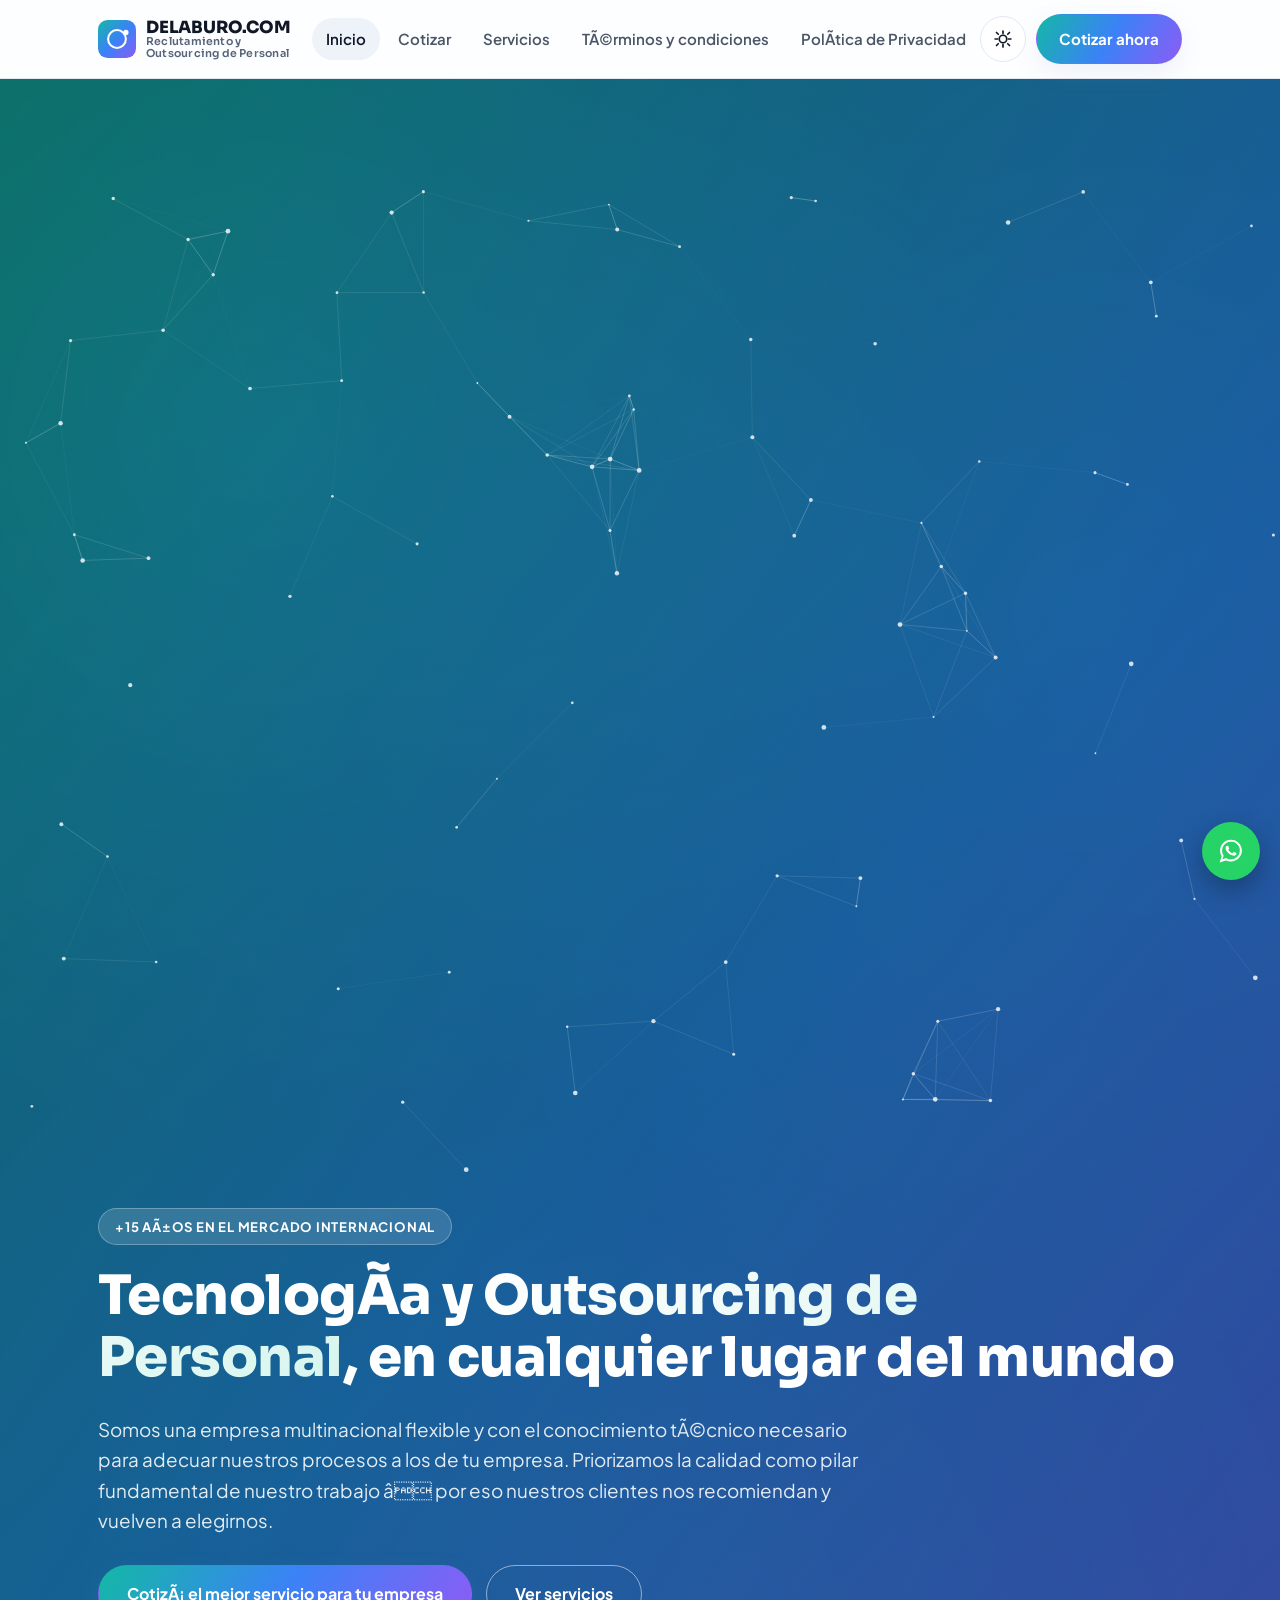
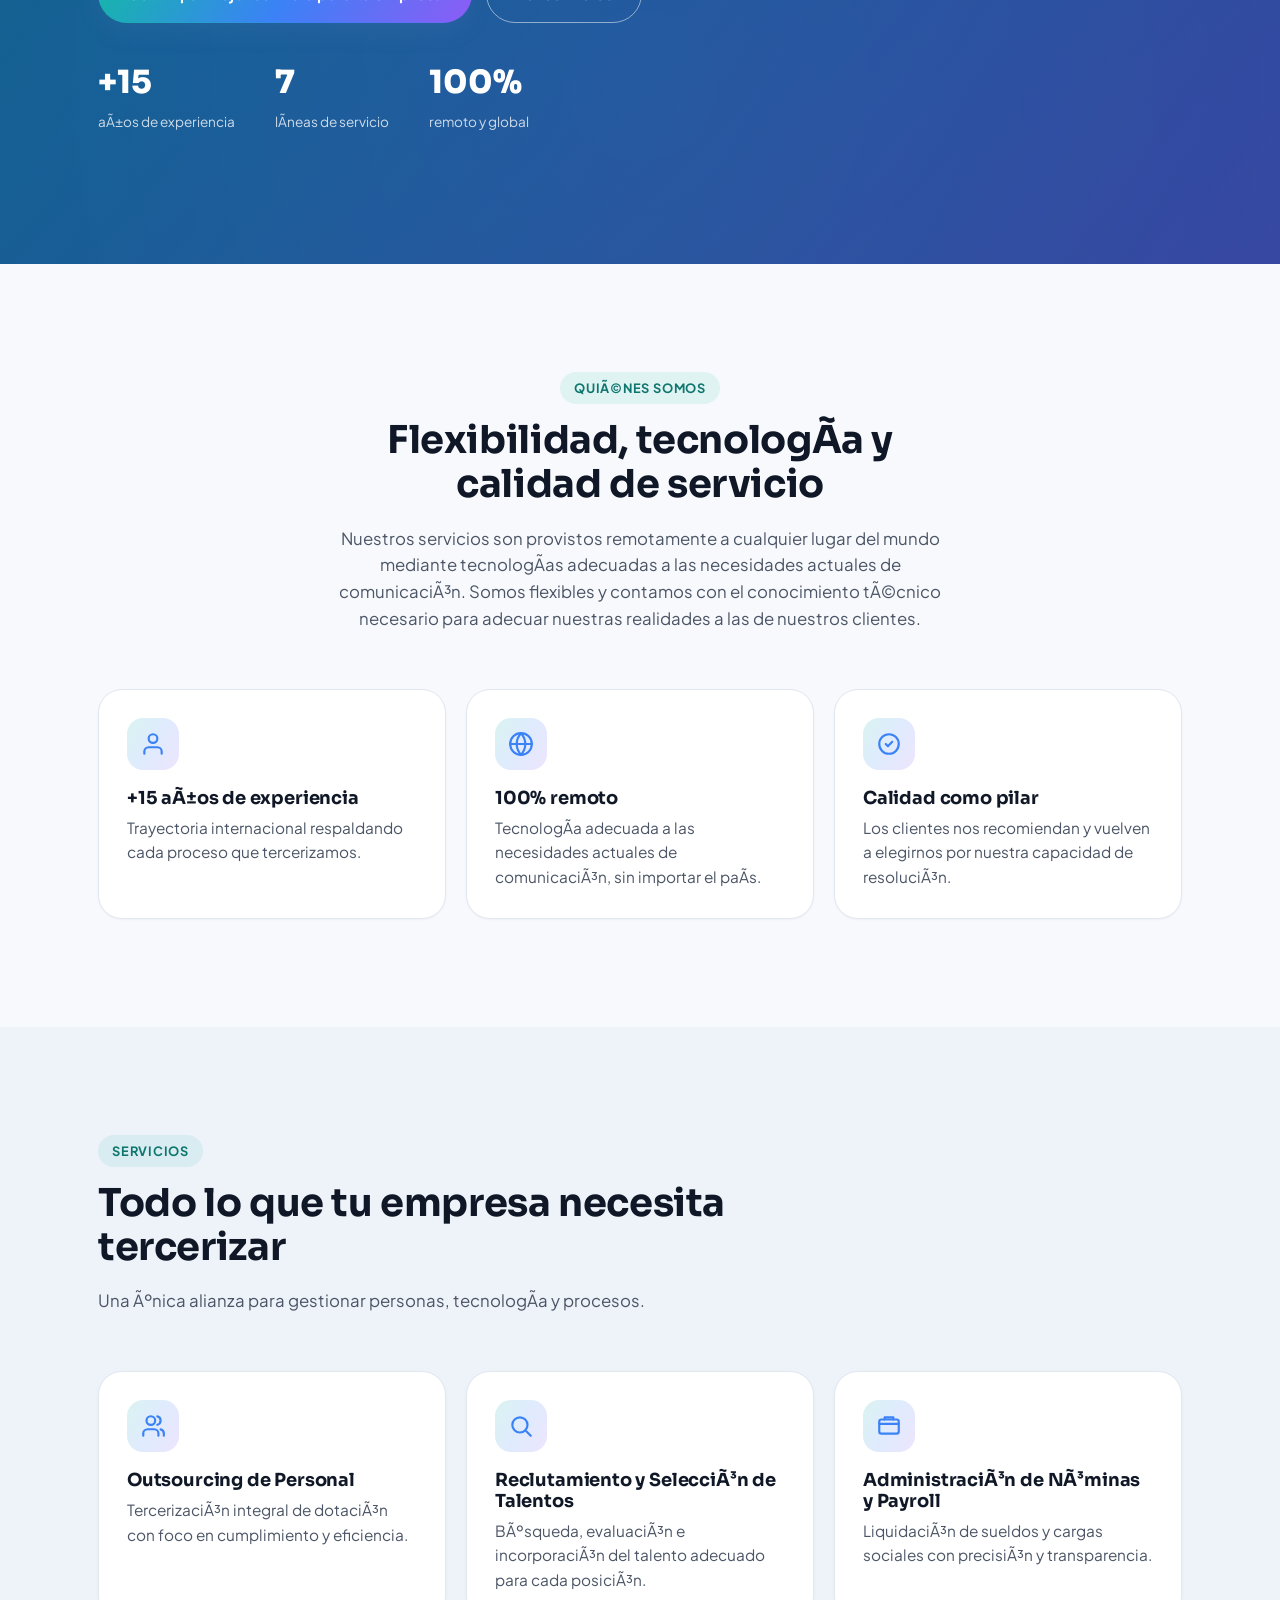
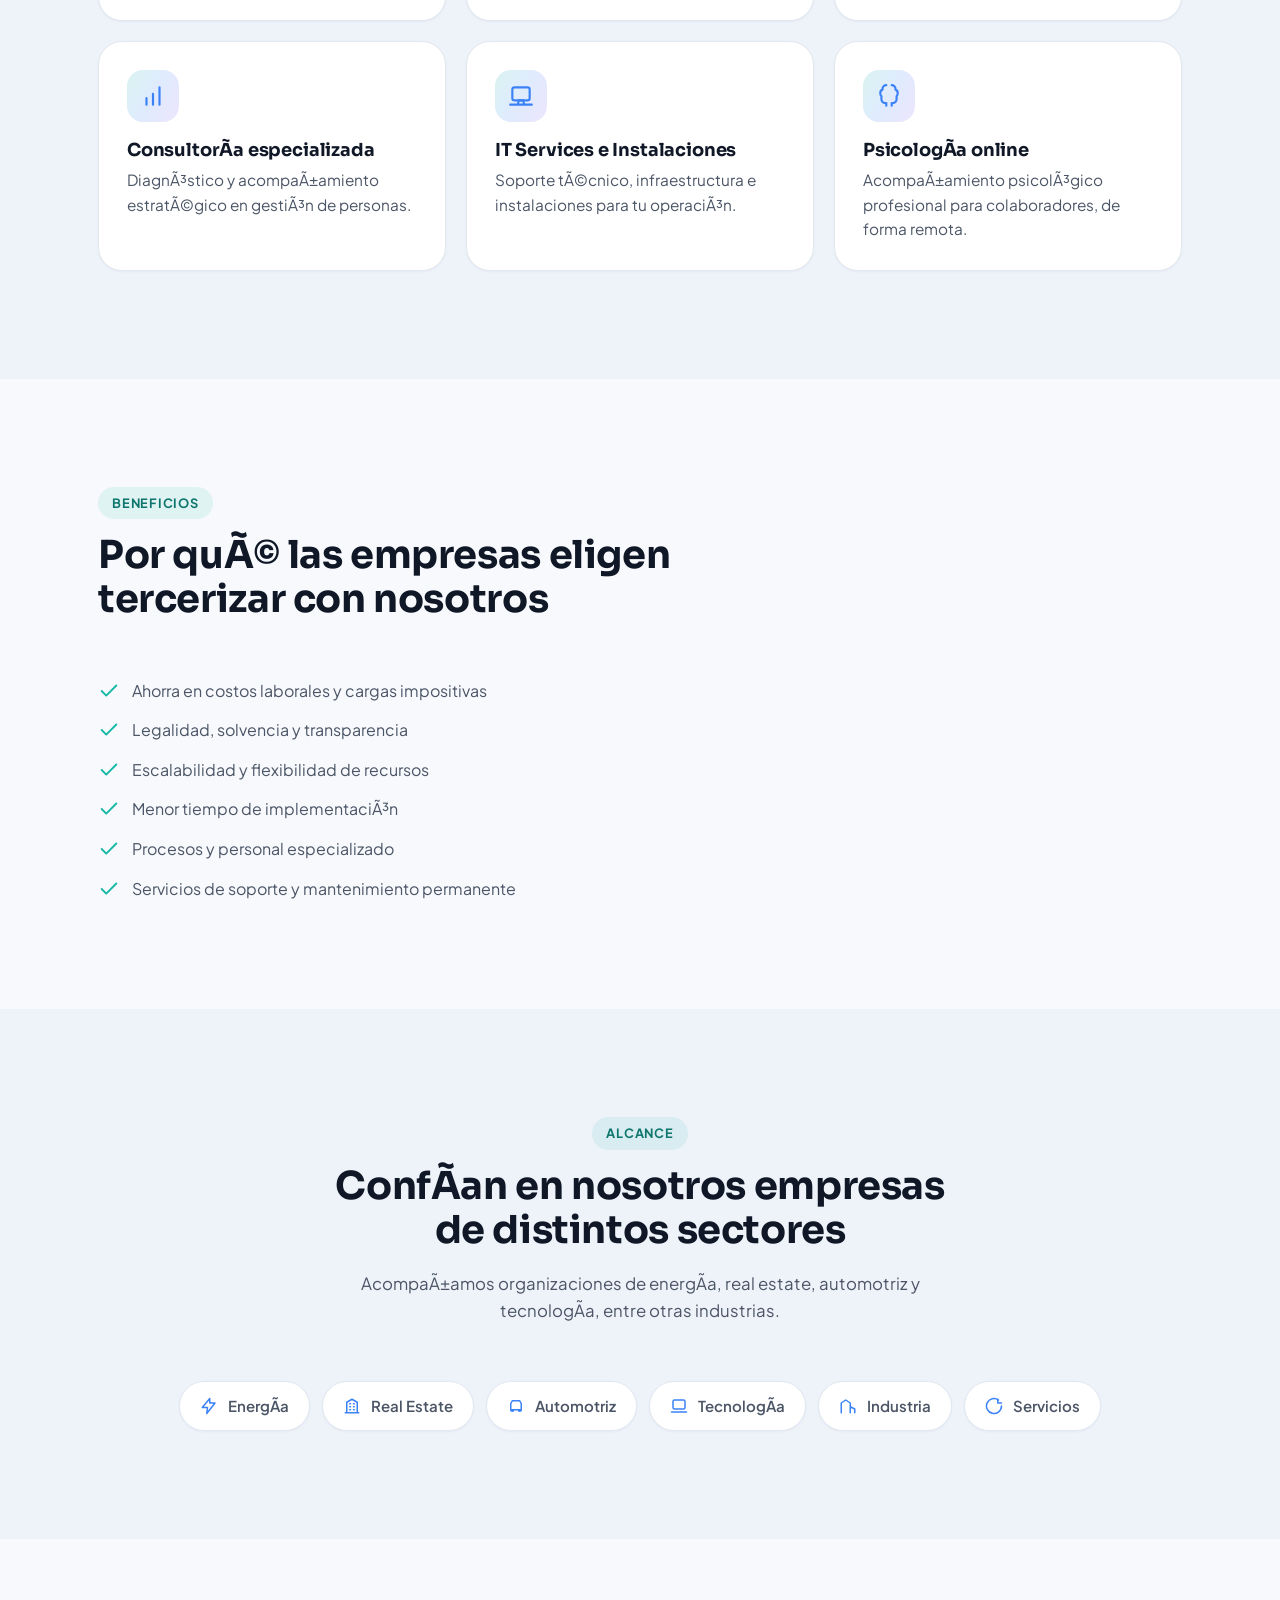
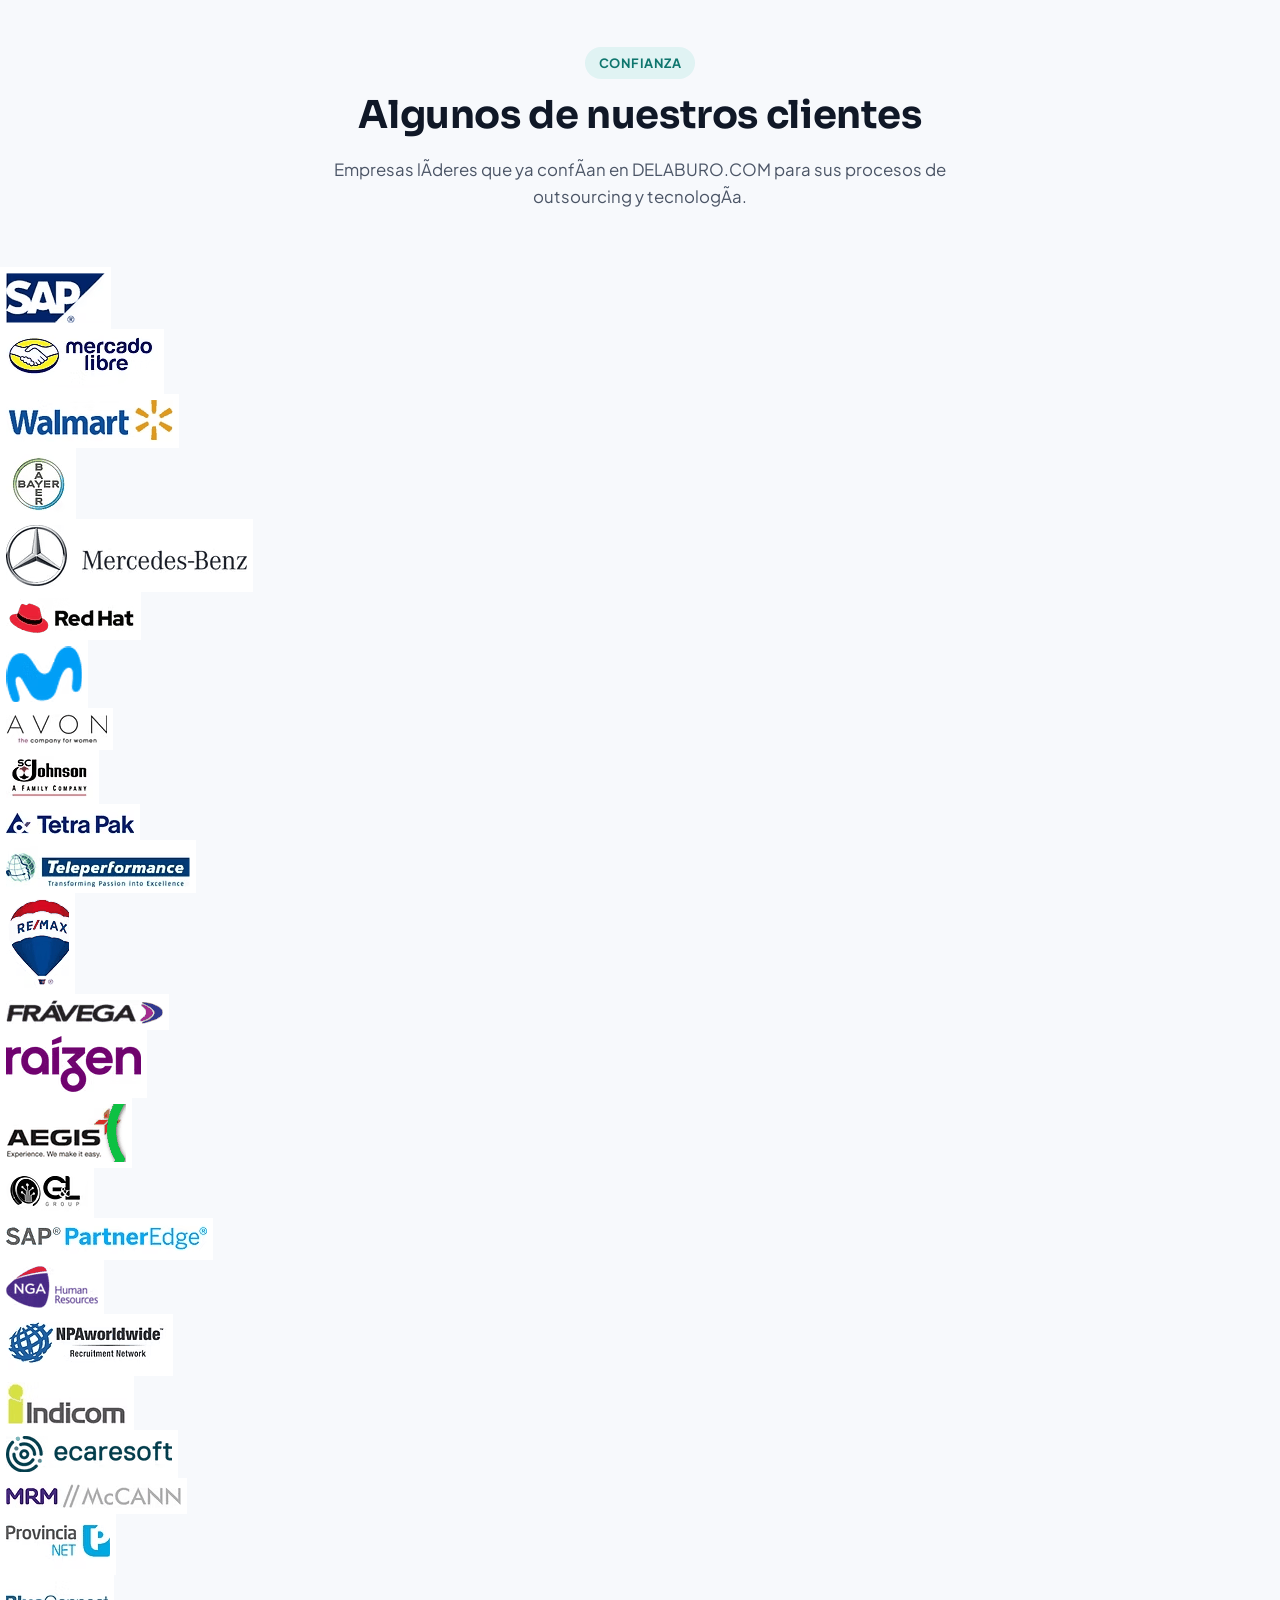
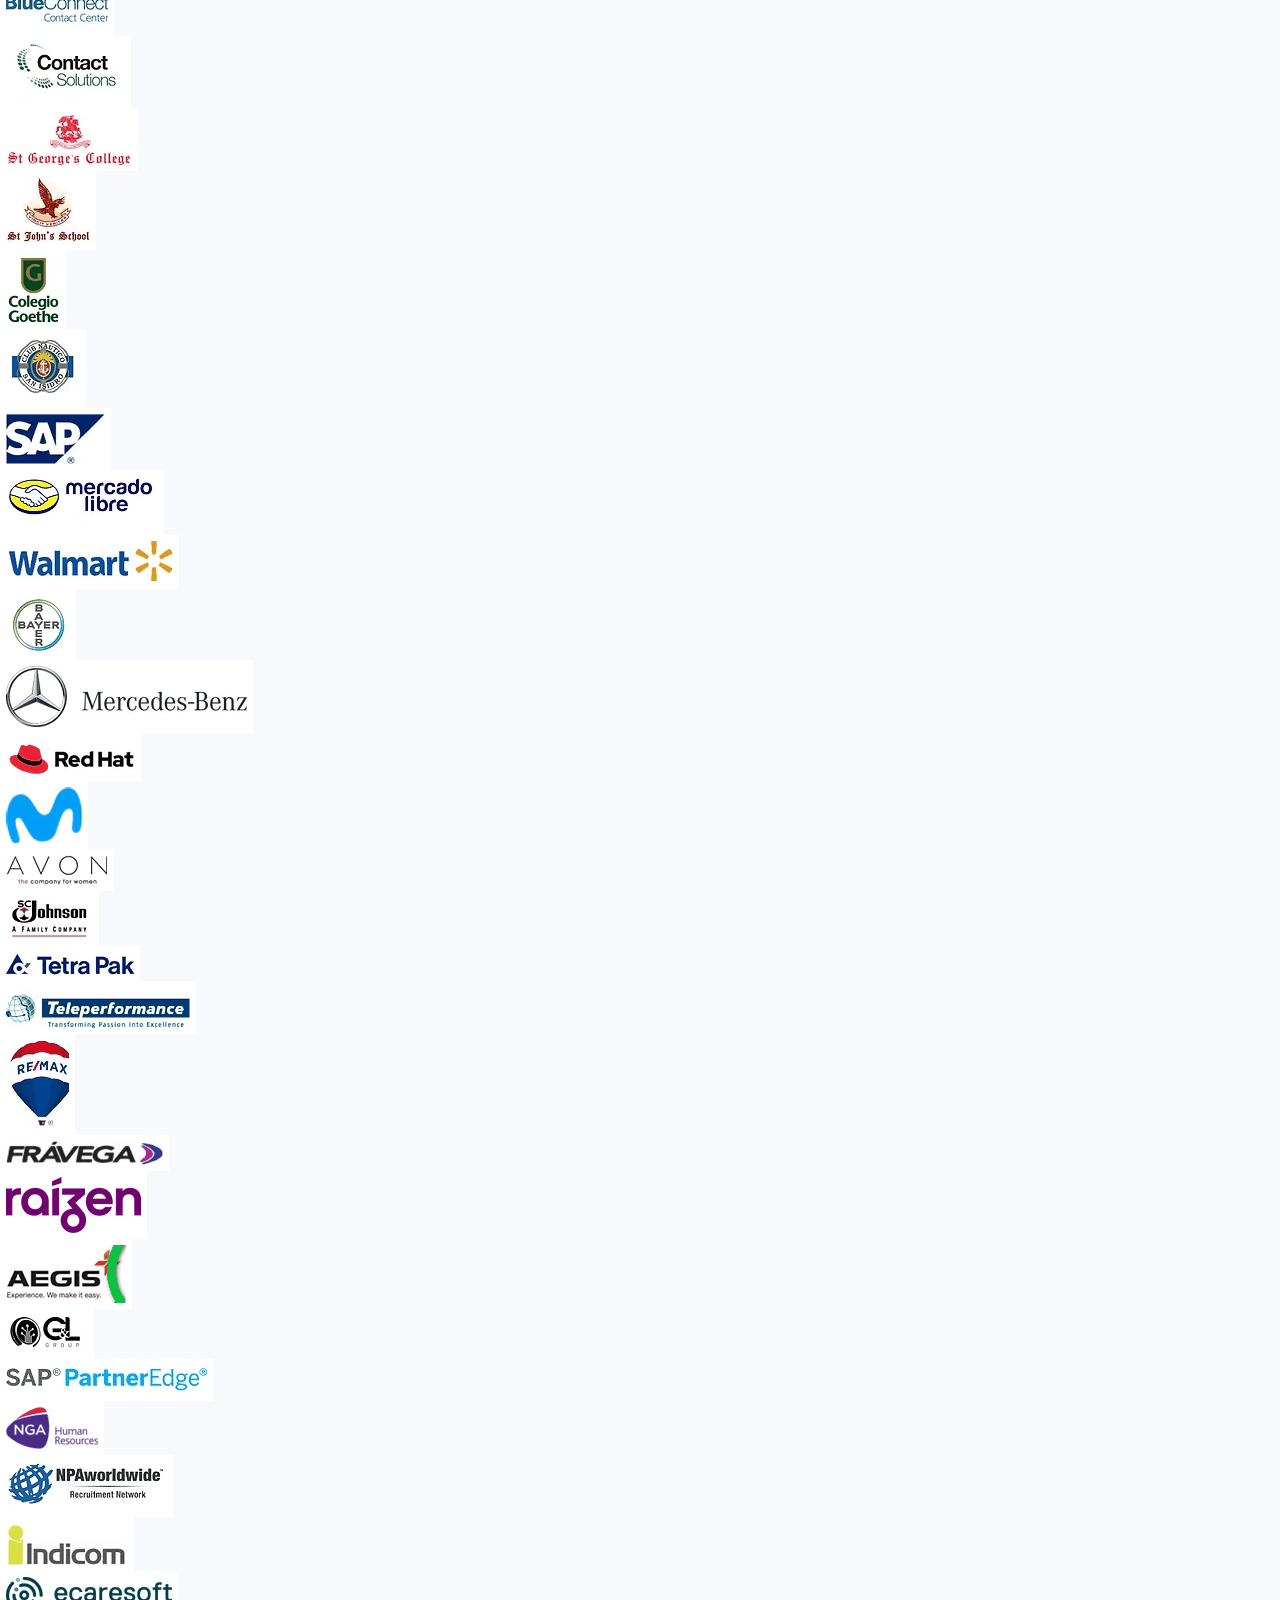
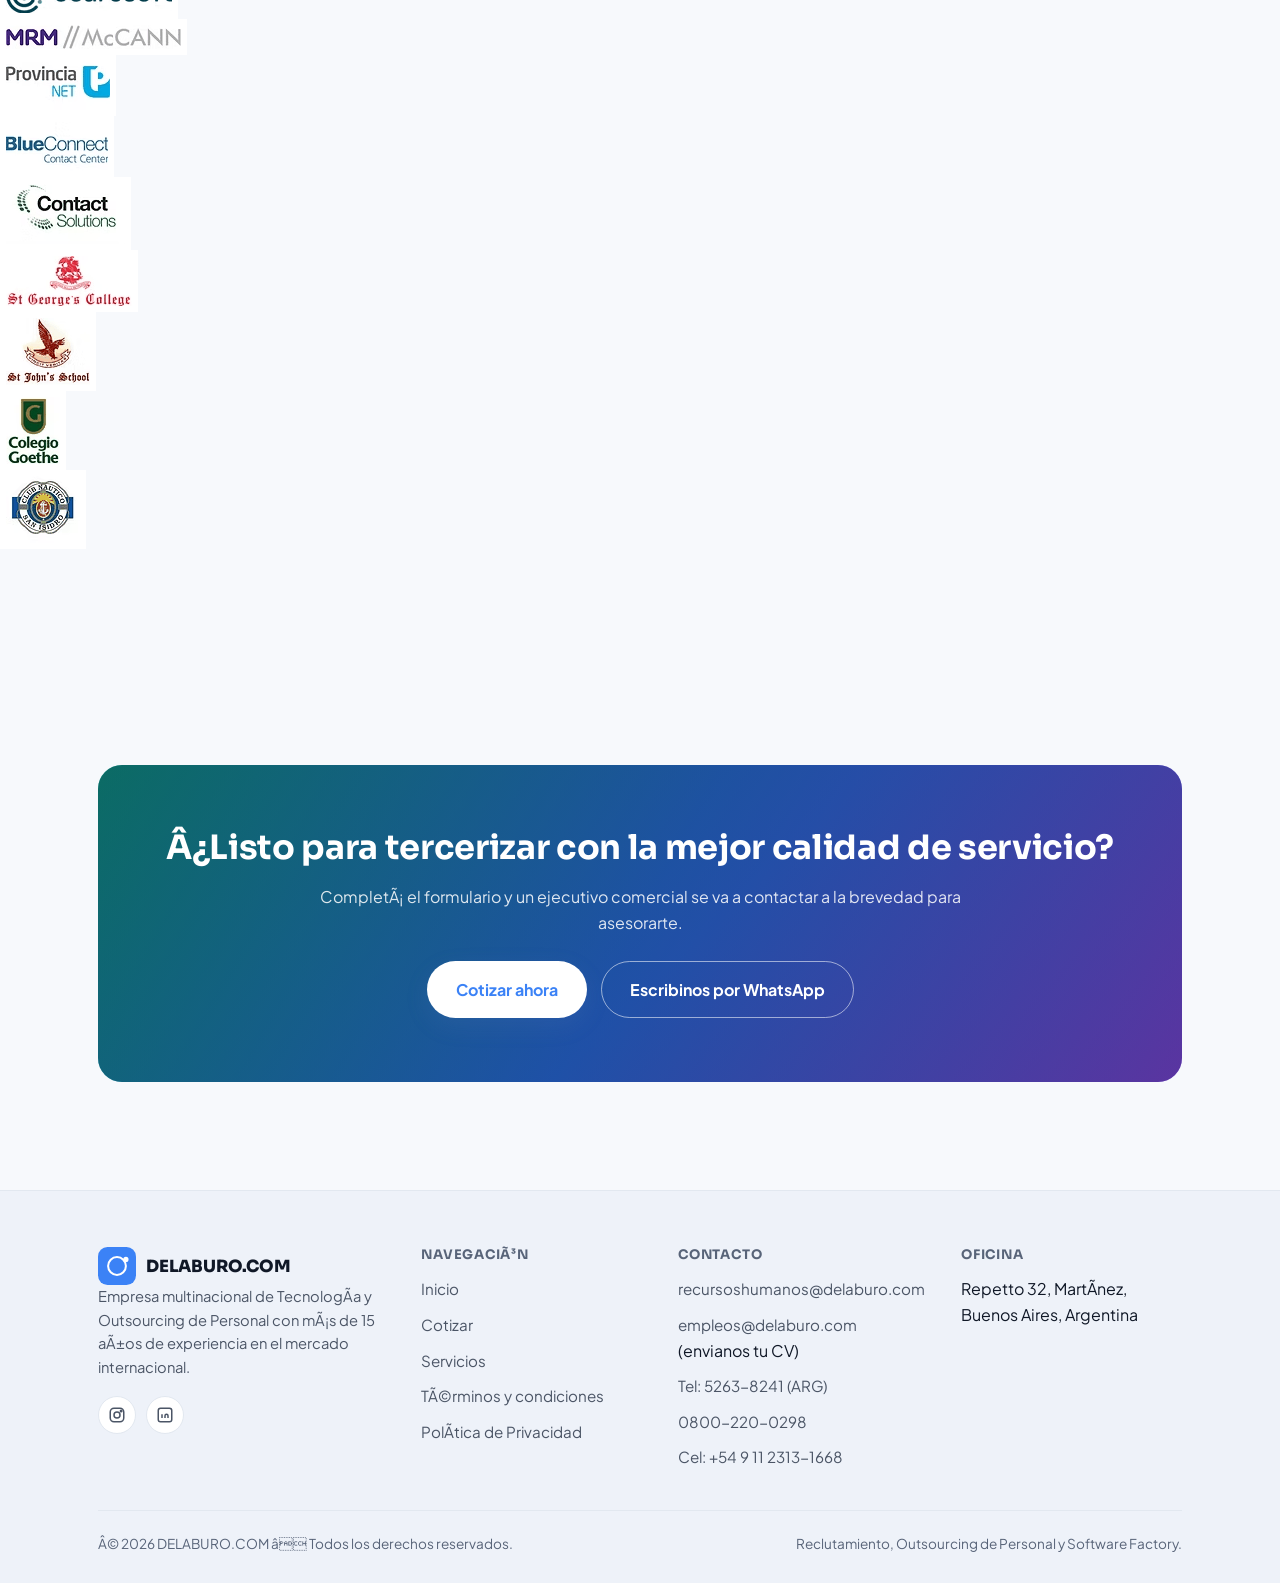
==== commit 91dda297: "Simplify client logo carousel to image files; restructure hero markup for particle network" ====
--- a/index.html
+++ b/index.html
@@ -5,12 +5,12 @@
 <script>document.documentElement.classList.add('js');</script>
 <meta name="viewport" content="width=device-width, initial-scale=1">
 <title>DELABURO.COM | Outsourcing de Personal, Reclutamiento y Software Factory</title>
-<meta name="description" content="Empresa multinacional de Tecnología y Outsourcing de Personal con más de 15 años de experiencia. Reclutamiento, payroll, IT, software factory y consultoría, en cualquier lugar del mundo.">
+<meta name="description" content="Empresa multinacional de TecnologÃ­a y Outsourcing de Personal con mÃ¡s de 15 aÃ±os de experiencia. Reclutamiento, payroll, IT, software factory y consultorÃ­a, en cualquier lugar del mundo.">
 <link rel="canonical" href="https://www.delaburo.com/">
 <meta property="og:type" content="website">
 <meta property="og:site_name" content="DELABURO.COM">
-<meta property="og:title" content="DELABURO.COM | Outsourcing de Personal y Tecnología">
-<meta property="og:description" content="Reclutamiento, payroll, IT Services, Software Factory y consultoría especializada. Servicios remotos a cualquier lugar del mundo.">
+<meta property="og:title" content="DELABURO.COM | Outsourcing de Personal y TecnologÃ­a">
+<meta property="og:description" content="Reclutamiento, payroll, IT Services, Software Factory y consultorÃ­a especializada. Servicios remotos a cualquier lugar del mundo.">
 <meta property="og:url" content="https://www.delaburo.com/">
 <meta property="og:image" content="https://www.delaburo.com/assets/img/og-cover.png">
 <meta name="twitter:card" content="summary_large_image">
@@ -26,12 +26,12 @@
   "name": "DELABURO.COM",
   "url": "https://www.delaburo.com/",
   "logo": "https://www.delaburo.com/favicon.svg",
-  "description": "Empresa multinacional de Tecnología y Outsourcing de Personal con más de 15 años de experiencia en el mercado internacional.",
+  "description": "Empresa multinacional de TecnologÃ­a y Outsourcing de Personal con mÃ¡s de 15 aÃ±os de experiencia en el mercado internacional.",
   "email": "recursoshumanos@delaburo.com",
   "address": {
     "@type": "PostalAddress",
     "streetAddress": "Repetto 32",
-    "addressLocality": "Martínez, Buenos Aires",
+    "addressLocality": "MartÃ­nez, Buenos Aires",
     "addressCountry": "AR"
   },
   "contactPoint": [{
@@ -49,7 +49,7 @@
 
 <header class="site-header">
   <div class="container nav">
-    <a href="index.html" class="brand" aria-label="DELABURO.COM — Inicio">
+    <a href="index.html" class="brand" aria-label="DELABURO.COM â Inicio">
       <svg class="brand-mark" viewBox="0 0 64 64" aria-hidden="true">
         <defs><linearGradient id="gNav" x1="0" y1="0" x2="1" y2="1">
           <stop offset="0%" stop-color="#14b8a6"/><stop offset="50%" stop-color="#3b82f6"/><stop offset="100%" stop-color="#8b5cf6"/>
@@ -61,12 +61,12 @@
       <span class="brand-text"><strong>DELABURO.COM</strong><span>Reclutamiento y Outsourcing de Personal</span></span>
     </a>
 
-    <nav class="nav-links" aria-label="Navegación principal">
+    <nav class="nav-links" aria-label="NavegaciÃ³n principal">
       <a href="index.html" aria-current="page">Inicio</a>
       <a href="cotizar.html">Cotizar</a>
       <a href="index.html#servicios">Servicios</a>
-      <a href="terminos.html">Términos y condiciones</a>
-      <a href="privacidad.html">Política de Privacidad</a>
+      <a href="terminos.html">TÃ©rminos y condiciones</a>
+      <a href="privacidad.html">PolÃ­tica de Privacidad</a>
     </nav>
 
     <div class="nav-actions">
@@ -75,7 +75,7 @@
         <svg class="icon-moon" viewBox="0 0 24 24" fill="none" stroke="currentColor" stroke-width="2" stroke-linecap="round" stroke-linejoin="round" aria-hidden="true"><path d="M20 14.5A8.5 8.5 0 1 1 9.5 4a7 7 0 0 0 10.5 10.5Z"/></svg>
       </button>
       <a href="cotizar.html" class="btn btn-primary">Cotizar ahora</a>
-      <button class="hamburger" data-mobile-open type="button" aria-label="Abrir menú" aria-expanded="false" aria-controls="mobile-nav">
+      <button class="hamburger" data-mobile-open type="button" aria-label="Abrir menÃº" aria-expanded="false" aria-controls="mobile-nav">
         <svg viewBox="0 0 24 24" fill="none" stroke="currentColor" stroke-width="2" stroke-linecap="round" aria-hidden="true"><path d="M4 7h16M4 12h16M4 17h16"/></svg>
       </button>
     </div>
@@ -89,16 +89,16 @@
         <svg class="brand-mark" viewBox="0 0 64 64" aria-hidden="true"><rect width="64" height="64" rx="16" fill="#3b82f6"/><circle cx="32" cy="32" r="15" fill="none" stroke="#fff" stroke-width="3.4"/><circle cx="47" cy="21" r="4.4" fill="#fff"/></svg>
         <span class="brand-text"><strong>DELABURO.COM</strong></span>
       </span>
-      <button class="close-btn" data-mobile-close type="button" aria-label="Cerrar menú">
+      <button class="close-btn" data-mobile-close type="button" aria-label="Cerrar menÃº">
         <svg viewBox="0 0 24 24" fill="none" stroke="currentColor" stroke-width="2" stroke-linecap="round" aria-hidden="true"><path d="M6 6l12 12M18 6L6 18"/></svg>
       </button>
     </div>
-    <nav aria-label="Menú móvil">
+    <nav aria-label="MenÃº mÃ³vil">
       <a href="index.html">Inicio</a>
       <a href="cotizar.html">Cotizar</a>
       <a href="index.html#servicios">Servicios</a>
-      <a href="terminos.html">Términos y condiciones</a>
-      <a href="privacidad.html">Política de Privacidad</a>
+      <a href="terminos.html">TÃ©rminos y condiciones</a>
+      <a href="privacidad.html">PolÃ­tica de Privacidad</a>
     </nav>
     <a href="cotizar.html" class="btn btn-primary btn-block btn-lg">Cotizar ahora</a>
   </div>
@@ -109,46 +109,19 @@
   <section class="hero">
     <div class="hero-bg" aria-hidden="true"></div>
     <div class="hero-noise" aria-hidden="true"></div>
-    <div class="container hero-grid">
-      <div>
-        <span class="hero-eyebrow">+15 años en el mercado internacional</span>
-        <h1>Tecnología y <em>Outsourcing de Personal</em>, en cualquier lugar del mundo</h1>
-        <p class="lead">Somos una empresa multinacional flexible y con el conocimiento técnico necesario para adecuar nuestros procesos a los de tu empresa. Priorizamos la calidad como pilar fundamental de nuestro trabajo — por eso nuestros clientes nos recomiendan y vuelven a elegirnos.</p>
-        <div class="hero-ctas">
-          <a href="cotizar.html" class="btn btn-primary btn-lg">Cotizá el mejor servicio para tu empresa</a>
-          <a href="#servicios" class="btn btn-ghost btn-lg">Ver servicios</a>
-        </div>
-        <div class="hero-stats">
-          <div><strong>+15</strong><span>años de experiencia</span></div>
-          <div><strong>7</strong><span>líneas de servicio</span></div>
-          <div><strong>100%</strong><span>remoto y global</span></div>
-        </div>
-      </div>
-      <div class="hero-visual" aria-hidden="true">
-        <svg viewBox="0 0 400 400">
-          <g class="orbit">
-            <circle cx="200" cy="200" r="150" fill="none" stroke="rgba(255,255,255,.25)" stroke-width="1.5" stroke-dasharray="2 10"/>
-          </g>
-          <g class="orbit-rev">
-            <circle cx="200" cy="200" r="110" fill="none" stroke="rgba(255,255,255,.3)" stroke-width="1.5" stroke-dasharray="1 8"/>
-          </g>
-          <circle cx="200" cy="200" r="62" fill="rgba(255,255,255,.12)" stroke="rgba(255,255,255,.6)" stroke-width="2"/>
-          <path d="M170 200a30 30 0 0 1 60 0" fill="none" stroke="#fff" stroke-width="2.4" stroke-linecap="round"/>
-          <circle cx="200" cy="185" r="9" fill="#fff"/>
-
-          <g stroke="rgba(255,255,255,.55)" stroke-width="1.4">
-            <line x1="200" y1="200" x2="90" y2="120"/>
-            <line x1="200" y1="200" x2="320" y2="100"/>
-            <line x1="200" y1="200" x2="330" y2="240"/>
-            <line x1="200" y1="200" x2="80" y2="270"/>
-            <line x1="200" y1="200" x2="230" y2="330"/>
-          </g>
-          <circle class="node-pulse" cx="90" cy="120" r="14" fill="#fff"/>
-          <circle class="node-pulse d2" cx="320" cy="100" r="11" fill="#fff"/>
-          <circle class="node-pulse d3" cx="330" cy="240" r="13" fill="#fff"/>
-          <circle class="node-pulse d4" cx="80" cy="270" r="10" fill="#fff"/>
-          <circle class="node-pulse d2" cx="230" cy="330" r="12" fill="#fff"/>
-        </svg>
+    <canvas class="hero-particles" aria-hidden="true"></canvas>
+    <div class="container hero-content">
+      <span class="hero-eyebrow">+15 aÃ±os en el mercado internacional</span>
+      <h1>TecnologÃ­a y <em>Outsourcing de Personal</em>, en cualquier lugar del mundo</h1>
+      <p class="lead">Somos una empresa multinacional flexible y con el conocimiento tÃ©cnico necesario para adecuar nuestros procesos a los de tu empresa. Priorizamos la calidad como pilar fundamental de nuestro trabajo â por eso nuestros clientes nos recomiendan y vuelven a elegirnos.</p>
+      <div class="hero-ctas">
+        <a href="cotizar.html" class="btn btn-primary btn-lg">CotizÃ¡ el mejor servicio para tu empresa</a>
+        <a href="#servicios" class="btn btn-ghost btn-lg">Ver servicios</a>
+      </div>
+      <div class="hero-stats">
+        <div><strong>+15</strong><span>aÃ±os de experiencia</span></div>
+        <div><strong>7</strong><span>lÃ­neas de servicio</span></div>
+        <div><strong>100%</strong><span>remoto y global</span></div>
       </div>
     </div>
   </section>
@@ -156,25 +129,25 @@
   <section id="quienes-somos">
     <div class="container">
       <div class="section-head center">
-        <span class="section-eyebrow">Quiénes somos</span>
-        <h2>Flexibilidad, tecnología y calidad de servicio</h2>
-        <p>Nuestros servicios son provistos remotamente a cualquier lugar del mundo mediante tecnologías adecuadas a las necesidades actuales de comunicación. Somos flexibles y contamos con el conocimiento técnico necesario para adecuar nuestras realidades a las de nuestros clientes.</p>
+        <span class="section-eyebrow">QuiÃ©nes somos</span>
+        <h2>Flexibilidad, tecnologÃ­a y calidad de servicio</h2>
+        <p>Nuestros servicios son provistos remotamente a cualquier lugar del mundo mediante tecnologÃ­as adecuadas a las necesidades actuales de comunicaciÃ³n. Somos flexibles y contamos con el conocimiento tÃ©cnico necesario para adecuar nuestras realidades a las de nuestros clientes.</p>
       </div>
       <div class="grid grid-3">
         <div class="card reveal">
           <div class="card-icon"><svg viewBox="0 0 24 24" fill="none" stroke="currentColor" stroke-width="2" stroke-linecap="round" stroke-linejoin="round"><path d="M20 21v-2a4 4 0 0 0-4-4H8a4 4 0 0 0-4 4v2"/><circle cx="12" cy="7" r="4"/></svg></div>
-          <h3>+15 años de experiencia</h3>
+          <h3>+15 aÃ±os de experiencia</h3>
           <p>Trayectoria internacional respaldando cada proceso que tercerizamos.</p>
         </div>
         <div class="card reveal">
-          <div class="card-icon"><svg viewBox="0 0 24 24" fill="none" stroke="currentColor" stroke-width="2" stroke-linecap="round" stroke-linejoin="round"><path d="M3 12a9 9 0 1 0 9-9"/><path d="M3 12h6M3 12l3-3M3 12l3 3"/></svg></div>
+          <div class="card-icon"><svg viewBox="0 0 24 24" fill="none" stroke="currentColor" stroke-width="2" stroke-linecap="round" stroke-linejoin="round"><circle cx="12" cy="12" r="10"/><line x1="2" y1="12" x2="22" y2="12"/><path d="M12 2a15.3 15.3 0 0 1 4 10 15.3 15.3 0 0 1-4 10 15.3 15.3 0 0 1-4-10 15.3 15.3 0 0 1 4-10z"/></svg></div>
           <h3>100% remoto</h3>
-          <p>Tecnología adecuada a las necesidades actuales de comunicación, sin importar el país.</p>
+          <p>TecnologÃ­a adecuada a las necesidades actuales de comunicaciÃ³n, sin importar el paÃ­s.</p>
         </div>
         <div class="card reveal">
           <div class="card-icon"><svg viewBox="0 0 24 24" fill="none" stroke="currentColor" stroke-width="2" stroke-linecap="round" stroke-linejoin="round"><path d="m9 12 2 2 4-4"/><circle cx="12" cy="12" r="9"/></svg></div>
           <h3>Calidad como pilar</h3>
-          <p>Los clientes nos recomiendan y vuelven a elegirnos por nuestra capacidad de resolución.</p>
+          <p>Los clientes nos recomiendan y vuelven a elegirnos por nuestra capacidad de resoluciÃ³n.</p>
         </div>
       </div>
     </div>
@@ -185,43 +158,38 @@
       <div class="section-head">
         <span class="section-eyebrow">Servicios</span>
         <h2>Todo lo que tu empresa necesita tercerizar</h2>
-        <p>Una única alianza para gestionar personas, tecnología y procesos.</p>
+        <p>Una Ãºnica alianza para gestionar personas, tecnologÃ­a y procesos.</p>
       </div>
       <div class="grid grid-3">
         <div class="card reveal">
           <div class="card-icon"><svg viewBox="0 0 24 24" fill="none" stroke="currentColor" stroke-width="2" stroke-linecap="round" stroke-linejoin="round"><path d="M17 21v-2a4 4 0 0 0-4-4H7a4 4 0 0 0-4 4v2"/><circle cx="10" cy="7" r="4"/><path d="M22 21v-2a4 4 0 0 0-3-3.87"/><path d="M16 3.13a4 4 0 0 1 0 7.75"/></svg></div>
           <h3>Outsourcing de Personal</h3>
-          <p>Tercerización integral de dotación con foco en cumplimiento y eficiencia.</p>
+          <p>TercerizaciÃ³n integral de dotaciÃ³n con foco en cumplimiento y eficiencia.</p>
         </div>
         <div class="card reveal">
           <div class="card-icon"><svg viewBox="0 0 24 24" fill="none" stroke="currentColor" stroke-width="2" stroke-linecap="round" stroke-linejoin="round"><circle cx="11" cy="11" r="7"/><path d="m21 21-4.35-4.35"/></svg></div>
-          <h3>Reclutamiento y Selección de Talentos</h3>
-          <p>Búsqueda, evaluación e incorporación del talento adecuado para cada posición.</p>
+          <h3>Reclutamiento y SelecciÃ³n de Talentos</h3>
+          <p>BÃºsqueda, evaluaciÃ³n e incorporaciÃ³n del talento adecuado para cada posiciÃ³n.</p>
         </div>
         <div class="card reveal">
           <div class="card-icon"><svg viewBox="0 0 24 24" fill="none" stroke="currentColor" stroke-width="2" stroke-linecap="round" stroke-linejoin="round"><rect x="3" y="6" width="18" height="13" rx="2"/><path d="M3 10h18M8 6V4h8v2"/></svg></div>
-          <h3>Administración de Nóminas y Payroll</h3>
-          <p>Liquidación de sueldos y cargas sociales con precisión y transparencia.</p>
+          <h3>AdministraciÃ³n de NÃ³minas y Payroll</h3>
+          <p>LiquidaciÃ³n de sueldos y cargas sociales con precisiÃ³n y transparencia.</p>
         </div>
         <div class="card reveal">
           <div class="card-icon"><svg viewBox="0 0 24 24" fill="none" stroke="currentColor" stroke-width="2" stroke-linecap="round" stroke-linejoin="round"><path d="M12 20V10M18 20V4M6 20v-6"/></svg></div>
-          <h3>Consultoría especializada</h3>
-          <p>Diagnóstico y acompañamiento estratégico en gestión de personas.</p>
+          <h3>ConsultorÃ­a especializada</h3>
+          <p>DiagnÃ³stico y acompaÃ±amiento estratÃ©gico en gestiÃ³n de personas.</p>
         </div>
         <div class="card reveal">
           <div class="card-icon"><svg viewBox="0 0 24 24" fill="none" stroke="currentColor" stroke-width="2" stroke-linecap="round" stroke-linejoin="round"><rect x="4" y="4" width="16" height="12" rx="2"/><path d="M2 20h20M9 20l1-4h4l1 4"/></svg></div>
           <h3>IT Services e Instalaciones</h3>
-          <p>Soporte técnico, infraestructura e instalaciones para tu operación.</p>
-        </div>
-        <div class="card reveal">
-          <div class="card-icon"><svg viewBox="0 0 24 24" fill="none" stroke="currentColor" stroke-width="2" stroke-linecap="round" stroke-linejoin="round"><polyline points="16 18 22 12 16 6"/><polyline points="8 6 2 12 8 18"/></svg></div>
-          <h3>Software Factory</h3>
-          <p>Desarrollo de software a medida, de punta a punta, con equipos dedicados.</p>
+          <p>Soporte tÃ©cnico, infraestructura e instalaciones para tu operaciÃ³n.</p>
         </div>
         <div class="card reveal">
           <div class="card-icon"><svg viewBox="0 0 24 24" fill="none" stroke="currentColor" stroke-width="2" stroke-linecap="round" stroke-linejoin="round"><path d="M9.5 2a3.5 3.5 0 0 0-3.5 3.5v.6A3 3 0 0 0 4 9v1a3 3 0 0 0 1 2.24V15a3.5 3.5 0 0 0 3.5 3.5"/><path d="M14.5 2a3.5 3.5 0 0 1 3.5 3.5v.6A3 3 0 0 1 20 9v1a3 3 0 0 1-1 2.24V15a3.5 3.5 0 0 1-3.5 3.5"/><path d="M9.5 18.5V21M14.5 18.5V21"/></svg></div>
-          <h3>Psicología online</h3>
-          <p>Acompañamiento psicológico profesional para colaboradores, de forma remota.</p>
+          <h3>PsicologÃ­a online</h3>
+          <p>AcompaÃ±amiento psicolÃ³gico profesional para colaboradores, de forma remota.</p>
         </div>
       </div>
     </div>
@@ -231,14 +199,13 @@
     <div class="container">
       <div class="section-head">
         <span class="section-eyebrow">Beneficios</span>
-        <h2>Por qué las empresas eligen tercerizar con nosotros</h2>
+        <h2>Por quÃ© las empresas eligen tercerizar con nosotros</h2>
       </div>
       <ul class="check-list grid grid-2">
         <li><svg viewBox="0 0 24 24" fill="none" stroke="currentColor" stroke-width="2" stroke-linecap="round" stroke-linejoin="round"><path d="m20 6-11 11-5-5"/></svg> Ahorra en costos laborales y cargas impositivas</li>
         <li><svg viewBox="0 0 24 24" fill="none" stroke="currentColor" stroke-width="2" stroke-linecap="round" stroke-linejoin="round"><path d="m20 6-11 11-5-5"/></svg> Legalidad, solvencia y transparencia</li>
-        <li><svg viewBox="0 0 24 24" fill="none" stroke="currentColor" stroke-width="2" stroke-linecap="round" stroke-linejoin="round"><path d="m20 6-11 11-5-5"/></svg> Competitividad y calidad de servicio</li>
         <li><svg viewBox="0 0 24 24" fill="none" stroke="currentColor" stroke-width="2" stroke-linecap="round" stroke-linejoin="round"><path d="m20 6-11 11-5-5"/></svg> Escalabilidad y flexibilidad de recursos</li>
-        <li><svg viewBox="0 0 24 24" fill="none" stroke="currentColor" stroke-width="2" stroke-linecap="round" stroke-linejoin="round"><path d="m20 6-11 11-5-5"/></svg> Menor tiempo de implementación</li>
+        <li><svg viewBox="0 0 24 24" fill="none" stroke="currentColor" stroke-width="2" stroke-linecap="round" stroke-linejoin="round"><path d="m20 6-11 11-5-5"/></svg> Menor tiempo de implementaciÃ³n</li>
         <li><svg viewBox="0 0 24 24" fill="none" stroke="currentColor" stroke-width="2" stroke-linecap="round" stroke-linejoin="round"><path d="m20 6-11 11-5-5"/></svg> Procesos y personal especializado</li>
         <li><svg viewBox="0 0 24 24" fill="none" stroke="currentColor" stroke-width="2" stroke-linecap="round" stroke-linejoin="round"><path d="m20 6-11 11-5-5"/></svg> Servicios de soporte y mantenimiento permanente</li>
       </ul>
@@ -249,25 +216,97 @@
     <div class="container">
       <div class="section-head center">
         <span class="section-eyebrow">Alcance</span>
-        <h2>Confían en nosotros empresas de distintos sectores</h2>
-        <p>Acompañamos organizaciones de energía, real estate, automotriz y tecnología, entre otras industrias.</p>
+        <h2>ConfÃ­an en nosotros empresas de distintos sectores</h2>
+        <p>AcompaÃ±amos organizaciones de energÃ­a, real estate, automotriz y tecnologÃ­a, entre otras industrias.</p>
       </div>
       <div class="sector-strip">
-        <span class="sector-chip"><svg viewBox="0 0 24 24" fill="none" stroke="currentColor" stroke-width="2" stroke-linecap="round" stroke-linejoin="round"><path d="M13 2 3 14h7l-1 8 11-14h-7z"/></svg>Energía</span>
+        <span class="sector-chip"><svg viewBox="0 0 24 24" fill="none" stroke="currentColor" stroke-width="2" stroke-linecap="round" stroke-linejoin="round"><path d="M13 2 3 14h7l-1 8 11-14h-7z"/></svg>EnergÃ­a</span>
         <span class="sector-chip"><svg viewBox="0 0 24 24" fill="none" stroke="currentColor" stroke-width="2" stroke-linecap="round" stroke-linejoin="round"><path d="M3 21h18M5 21V7l7-4 7 4v14M9 9h1m4 0h1m-6 4h1m4 0h1m-6 4h1m4 0h1"/></svg>Real Estate</span>
         <span class="sector-chip"><svg viewBox="0 0 24 24" fill="none" stroke="currentColor" stroke-width="2" stroke-linecap="round" stroke-linejoin="round"><path d="M5 17h14M5 17a2 2 0 1 0 4 0M15 17a2 2 0 1 0 4 0M5 17V9l2-4h10l2 4v8"/></svg>Automotriz</span>
-        <span class="sector-chip"><svg viewBox="0 0 24 24" fill="none" stroke="currentColor" stroke-width="2" stroke-linecap="round" stroke-linejoin="round"><rect x="4" y="4" width="16" height="12" rx="2"/><path d="M2 20h20"/></svg>Tecnología</span>
+        <span class="sector-chip"><svg viewBox="0 0 24 24" fill="none" stroke="currentColor" stroke-width="2" stroke-linecap="round" stroke-linejoin="round"><rect x="4" y="4" width="16" height="12" rx="2"/><path d="M2 20h20"/></svg>TecnologÃ­a</span>
         <span class="sector-chip"><svg viewBox="0 0 24 24" fill="none" stroke="currentColor" stroke-width="2" stroke-linecap="round" stroke-linejoin="round"><path d="M3 21V8l6-4 6 4v13M15 21v-8l6 3v5"/></svg>Industria</span>
         <span class="sector-chip"><svg viewBox="0 0 24 24" fill="none" stroke="currentColor" stroke-width="2" stroke-linecap="round" stroke-linejoin="round"><path d="M22 12a10 10 0 1 1-4-8"/><path d="M17 3v5h5"/></svg>Servicios</span>
       </div>
     </div>
   </section>
 
+  <section id="clientes">
+    <div class="container">
+      <div class="section-head center">
+        <span class="section-eyebrow">Confianza</span>
+        <h2>Algunos de nuestros clientes</h2>
+        <p>Empresas lÃ­deres que ya confÃ­an en DELABURO.COM para sus procesos de outsourcing y tecnologÃ­a.</p>
+      </div>
+    </div>
+    <div class="logos-marquee" role="region" aria-label="Logos de clientes de DELABURO.COM">
+      <div class="logos-track">
+        <img src="assets/img/clients/sap.png" alt="SAP" loading="eager" width="111" height="62">
+        <img src="assets/img/clients/mercado-libre.png" alt="Mercado Libre" loading="eager" width="164" height="65">
+        <img src="assets/img/clients/walmart.png" alt="Walmart" loading="eager" width="179" height="54">
+        <img src="assets/img/clients/bayer.png" alt="Bayer" loading="eager" width="76" height="71">
+        <img src="assets/img/clients/mercedes-benz.png" alt="Mercedes-Benz" loading="eager" width="253" height="73">
+        <img src="assets/img/clients/red-hat.png" alt="Red Hat" loading="eager" width="141" height="48">
+        <img src="assets/img/clients/movistar.png" alt="Movistar" loading="eager" width="88" height="68">
+        <img src="assets/img/clients/avon.png" alt="Avon" loading="eager" width="113" height="42">
+        <img src="assets/img/clients/sc-johnson.png" alt="SC Johnson" loading="eager" width="99" height="54">
+        <img src="assets/img/clients/tetra-pak.png" alt="Tetra Pak" loading="eager" width="140" height="36">
+        <img src="assets/img/clients/teleperformance.png" alt="Teleperformance" loading="eager" width="196" height="53">
+        <img src="assets/img/clients/remax.png" alt="RE/MAX" loading="eager" width="75" height="101">
+        <img src="assets/img/clients/fravega.png" alt="FrÃ¡vega" loading="eager" width="169" height="36">
+        <img src="assets/img/clients/raizen.png" alt="RaÃ­zen" loading="eager" width="147" height="68">
+        <img src="assets/img/clients/aegis.png" alt="Aegis" loading="eager" width="132" height="70">
+        <img src="assets/img/clients/gl-group.png" alt="GL Group" loading="eager" width="94" height="50">
+        <img src="assets/img/clients/sap-partneredge.png" alt="SAP PartnerEdge" loading="eager" width="213" height="42">
+        <img src="assets/img/clients/nga-human-resources.png" alt="NGA Human Resources" loading="eager" width="104" height="54">
+        <img src="assets/img/clients/npaworldwide.png" alt="NPAworldwide" loading="eager" width="173" height="62">
+        <img src="assets/img/clients/indicom.png" alt="Indicom" loading="eager" width="134" height="54">
+        <img src="assets/img/clients/ecaresoft.png" alt="ecaresoft" loading="eager" width="178" height="48">
+        <img src="assets/img/clients/mrm-mccann.png" alt="MRM // McCann" loading="eager" width="187" height="36">
+        <img src="assets/img/clients/provincia-net.png" alt="Provincia NET" loading="eager" width="116" height="61">
+        <img src="assets/img/clients/blueconnect.png" alt="BlueConnect Contact Center" loading="eager" width="114" height="61">
+        <img src="assets/img/clients/contact-solutions.png" alt="Contact Solutions" loading="eager" width="131" height="73">
+        <img src="assets/img/clients/st-georges-college.png" alt="St. George's College" loading="eager" width="138" height="62">
+        <img src="assets/img/clients/st-johns-school.png" alt="St. John's School" loading="eager" width="96" height="79">
+        <img src="assets/img/clients/colegio-goethe.png" alt="Colegio Goethe" loading="eager" width="66" height="79">
+        <img src="assets/img/clients/club-nautico-san-isidro.png" alt="Club NÃ¡utico San Isidro" loading="eager" width="86" height="79">
+        <img src="assets/img/clients/sap.png" alt="" aria-hidden="true" loading="eager" width="111" height="62">
+        <img src="assets/img/clients/mercado-libre.png" alt="" aria-hidden="true" loading="eager" width="164" height="65">
+        <img src="assets/img/clients/walmart.png" alt="" aria-hidden="true" loading="eager" width="179" height="54">
+        <img src="assets/img/clients/bayer.png" alt="" aria-hidden="true" loading="eager" width="76" height="71">
+        <img src="assets/img/clients/mercedes-benz.png" alt="" aria-hidden="true" loading="eager" width="253" height="73">
+        <img src="assets/img/clients/red-hat.png" alt="" aria-hidden="true" loading="eager" width="141" height="48">
+        <img src="assets/img/clients/movistar.png" alt="" aria-hidden="true" loading="eager" width="88" height="68">
+        <img src="assets/img/clients/avon.png" alt="" aria-hidden="true" loading="eager" width="113" height="42">
+        <img src="assets/img/clients/sc-johnson.png" alt="" aria-hidden="true" loading="eager" width="99" height="54">
+        <img src="assets/img/clients/tetra-pak.png" alt="" aria-hidden="true" loading="eager" width="140" height="36">
+        <img src="assets/img/clients/teleperformance.png" alt="" aria-hidden="true" loading="eager" width="196" height="53">
+        <img src="assets/img/clients/remax.png" alt="" aria-hidden="true" loading="eager" width="75" height="101">
+        <img src="assets/img/clients/fravega.png" alt="" aria-hidden="true" loading="eager" width="169" height="36">
+        <img src="assets/img/clients/raizen.png" alt="" aria-hidden="true" loading="eager" width="147" height="68">
+        <img src="assets/img/clients/aegis.png" alt="" aria-hidden="true" loading="eager" width="132" height="70">
+        <img src="assets/img/clients/gl-group.png" alt="" aria-hidden="true" loading="eager" width="94" height="50">
+        <img src="assets/img/clients/sap-partneredge.png" alt="" aria-hidden="true" loading="eager" width="213" height="42">
+        <img src="assets/img/clients/nga-human-resources.png" alt="" aria-hidden="true" loading="eager" width="104" height="54">
+        <img src="assets/img/clients/npaworldwide.png" alt="" aria-hidden="true" loading="eager" width="173" height="62">
+        <img src="assets/img/clients/indicom.png" alt="" aria-hidden="true" loading="eager" width="134" height="54">
+        <img src="assets/img/clients/ecaresoft.png" alt="" aria-hidden="true" loading="eager" width="178" height="48">
+        <img src="assets/img/clients/mrm-mccann.png" alt="" aria-hidden="true" loading="eager" width="187" height="36">
+        <img src="assets/img/clients/provincia-net.png" alt="" aria-hidden="true" loading="eager" width="116" height="61">
+        <img src="assets/img/clients/blueconnect.png" alt="" aria-hidden="true" loading="eager" width="114" height="61">
+        <img src="assets/img/clients/contact-solutions.png" alt="" aria-hidden="true" loading="eager" width="131" height="73">
+        <img src="assets/img/clients/st-georges-college.png" alt="" aria-hidden="true" loading="eager" width="138" height="62">
+        <img src="assets/img/clients/st-johns-school.png" alt="" aria-hidden="true" loading="eager" width="96" height="79">
+        <img src="assets/img/clients/colegio-goethe.png" alt="" aria-hidden="true" loading="eager" width="66" height="79">
+        <img src="assets/img/clients/club-nautico-san-isidro.png" alt="" aria-hidden="true" loading="eager" width="86" height="79">
+      </div>
+    </div>
+  </section>
+
   <section>
     <div class="container">
       <div class="cta-banner reveal">
-        <h2>¿Listo para tercerizar con la mejor calidad de servicio?</h2>
-        <p>Completá el formulario y un ejecutivo comercial se va a contactar a la brevedad para asesorarte.</p>
+        <h2>Â¿Listo para tercerizar con la mejor calidad de servicio?</h2>
+        <p>CompletÃ¡ el formulario y un ejecutivo comercial se va a contactar a la brevedad para asesorarte.</p>
         <div class="cta-actions">
           <a href="cotizar.html" class="btn btn-primary btn-lg" style="background:#fff;color:var(--brand-blue);">Cotizar ahora</a>
           <a href="https://wa.me/5491123131668" class="btn btn-ghost btn-lg" target="_blank" rel="noopener">Escribinos por WhatsApp</a>
@@ -282,11 +321,11 @@
   <div class="container">
     <div class="footer-grid">
       <div class="footer-brand">
-        <a href="index.html" class="brand" aria-label="DELABURO.COM — Inicio">
+        <a href="index.html" class="brand" aria-label="DELABURO.COM â Inicio">
           <svg class="brand-mark" viewBox="0 0 64 64" aria-hidden="true"><rect width="64" height="64" rx="16" fill="#3b82f6"/><circle cx="32" cy="32" r="15" fill="none" stroke="#fff" stroke-width="3.4"/><circle cx="47" cy="21" r="4.4" fill="#fff"/></svg>
           <span class="brand-text"><strong>DELABURO.COM</strong></span>
         </a>
-        <p>Empresa multinacional de Tecnología y Outsourcing de Personal con más de 15 años de experiencia en el mercado internacional.</p>
+        <p>Empresa multinacional de TecnologÃ­a y Outsourcing de Personal con mÃ¡s de 15 aÃ±os de experiencia en el mercado internacional.</p>
         <div class="social-row">
           <a href="https://www.instagram.com/delaburo.com/" target="_blank" rel="noopener" aria-label="Delaburo en Instagram">
             <svg viewBox="0 0 24 24" fill="none" stroke="currentColor" stroke-width="2"><rect x="3" y="3" width="18" height="18" rx="5"/><circle cx="12" cy="12" r="4"/><circle cx="17.5" cy="6.5" r="1"/></svg>
@@ -297,13 +336,13 @@
         </div>
       </div>
       <div class="footer-col">
-        <h3>Navegación</h3>
+        <h3>NavegaciÃ³n</h3>
         <ul>
           <li><a href="index.html">Inicio</a></li>
           <li><a href="cotizar.html">Cotizar</a></li>
           <li><a href="index.html#servicios">Servicios</a></li>
-          <li><a href="terminos.html">Términos y condiciones</a></li>
-          <li><a href="privacidad.html">Política de Privacidad</a></li>
+          <li><a href="terminos.html">TÃ©rminos y condiciones</a></li>
+          <li><a href="privacidad.html">PolÃ­tica de Privacidad</a></li>
         </ul>
       </div>
       <div class="footer-col">
@@ -319,19 +358,19 @@
       <div class="footer-col">
         <h3>Oficina</h3>
         <ul>
-          <li>Repetto 32, Martínez,<br>Buenos Aires, Argentina</li>
+          <li>Repetto 32, MartÃ­nez,<br>Buenos Aires, Argentina</li>
         </ul>
       </div>
     </div>
     <div class="footer-bottom">
-      <span>© <span data-year>2026</span> DELABURO.COM — Todos los derechos reservados.</span>
+      <span>Â© <span data-year>2026</span> DELABURO.COM â Todos los derechos reservados.</span>
       <span>Reclutamiento, Outsourcing de Personal y Software Factory.</span>
     </div>
   </div>
 </footer>
 
-<a class="wa-float" href="https://wa.me/5491123131668?text=Hola%20Delaburo%2C%20quisiera%20más%20información" target="_blank" rel="noopener" aria-label="Escribinos por WhatsApp">
-  <svg viewBox="0 0 24 24" fill="none" stroke="#fff" stroke-width="2" stroke-linecap="round" stroke-linejoin="round" aria-hidden="true"><path d="M21 11.5a8.5 8.5 0 0 1-12.5 7.4L4 20l1.1-4.5A8.5 8.5 0 1 1 21 11.5Z"/><path d="M8.5 9.5c0 3.5 2.5 6 6 6 .3-.6.5-1.5.3-1.8-.3-.4-1.5-1-1.9-1.1-.3-.1-.5 0-.7.3l-.3.5c-.6-.2-1.9-.9-2.5-2.4l.4-.4c.2-.2.3-.5.2-.7-.1-.4-.6-1.6-1-1.9-.3-.2-1.2 0-1.5.2Z" fill="#fff" stroke="none"/></svg>
+<a class="wa-float" href="https://wa.me/5491123131668?text=Hola%20Delaburo%2C%20quisiera%20mÃ¡s%20informaciÃ³n" target="_blank" rel="noopener" aria-label="Escribinos por WhatsApp">
+  <svg viewBox="0 0 32 32" fill="#fff" aria-hidden="true"><path d="M16.001 3C9.101 3 3.5 8.601 3.5 15.5c0 2.319.633 4.617 1.834 6.62L3 29l7.086-2.281A12.44 12.44 0 0 0 16.001 28C22.9 28 28.5 22.399 28.5 15.5S22.9 3 16.001 3zm0 22.7a10.14 10.14 0 0 1-5.169-1.409l-.371-.22-4.207 1.354 1.375-4.1-.242-.421A10.16 10.16 0 1 1 26.16 15.5 10.17 10.17 0 0 1 16.001 25.7zm5.556-7.63c-.304-.152-1.797-.887-2.076-.988-.279-.102-.482-.152-.685.152s-.786.988-.964 1.19c-.177.203-.355.228-.66.076-.304-.152-1.283-.473-2.444-1.508-.903-.805-1.513-1.8-1.69-2.104-.177-.304-.019-.469.133-.62.137-.136.304-.355.457-.533.152-.177.203-.304.304-.507.102-.203.051-.381-.025-.533-.076-.152-.685-1.65-.938-2.261-.247-.593-.499-.513-.685-.523-.177-.008-.381-.01-.584-.01a1.12 1.12 0 0 0-.812.381c-.279.304-1.066 1.041-1.066 2.538s1.092 2.943 1.244 3.146c.152.203 2.149 3.281 5.206 4.601.727.314 1.295.502 1.738.642.73.232 1.395.199 1.921.121.586-.088 1.797-.735 2.05-1.444.254-.71.254-1.318.177-1.444-.076-.126-.279-.203-.583-.355z"/></svg>
 </a>
 
 <script src="assets/js/countries.js" defer></script>
--- a/assets/css/styles.css
+++ b/assets/css/styles.css
@@ -420,3 +420,4 @@
 
 /* Utility */
 .mt-0{ margin-top:0; }
+.text-center{ text-align:center; }
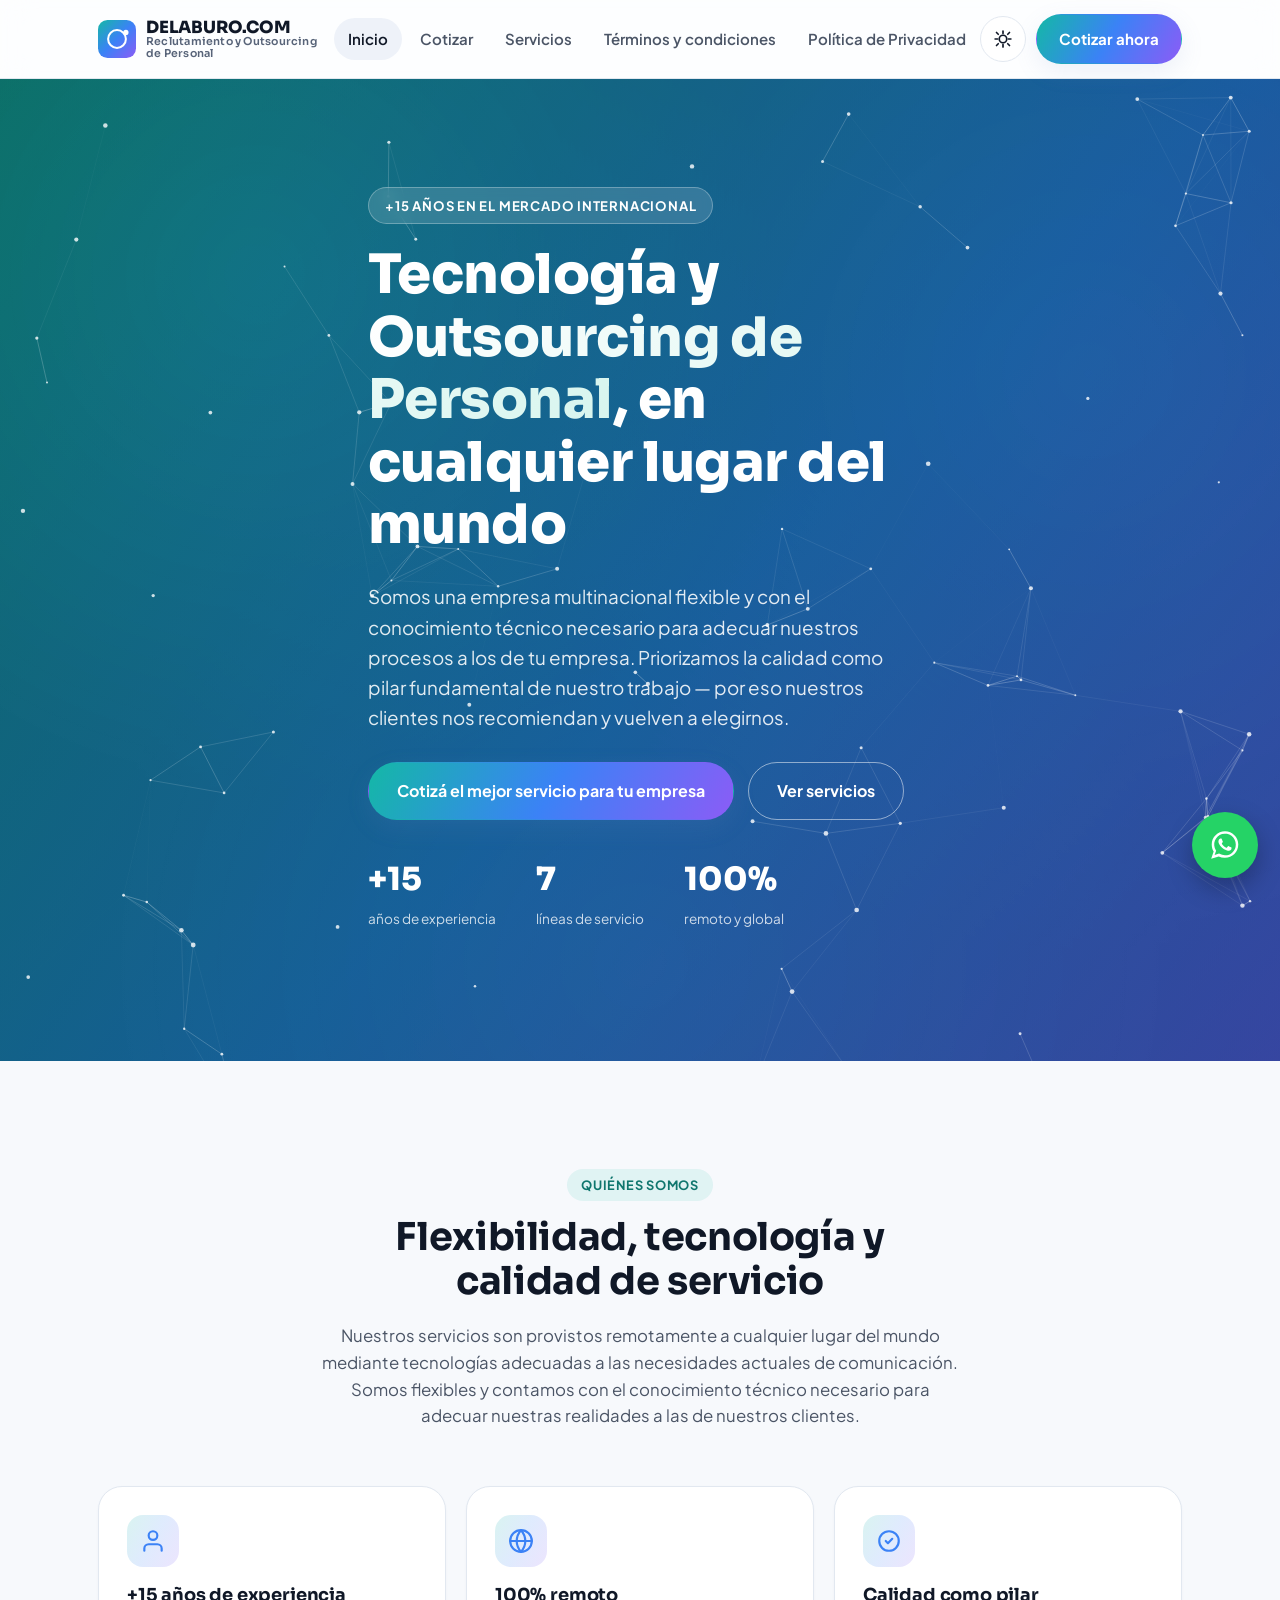
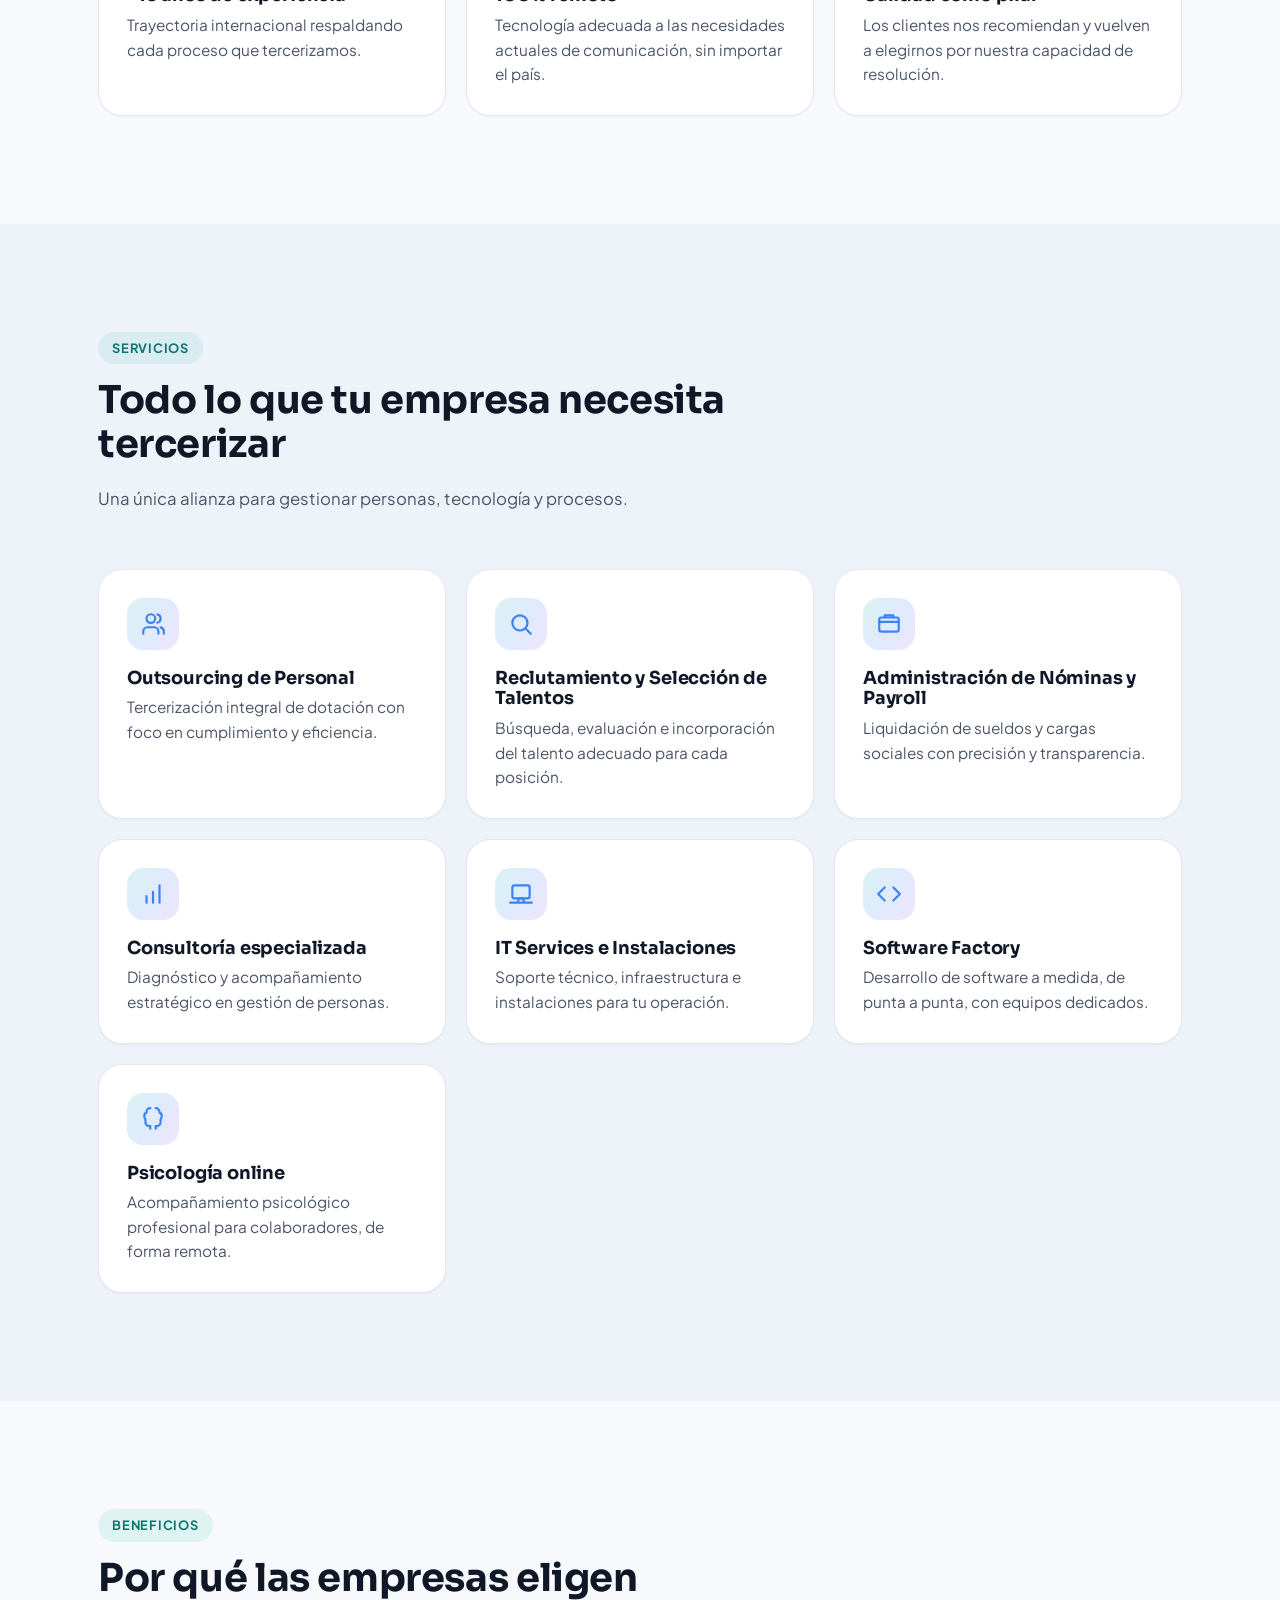
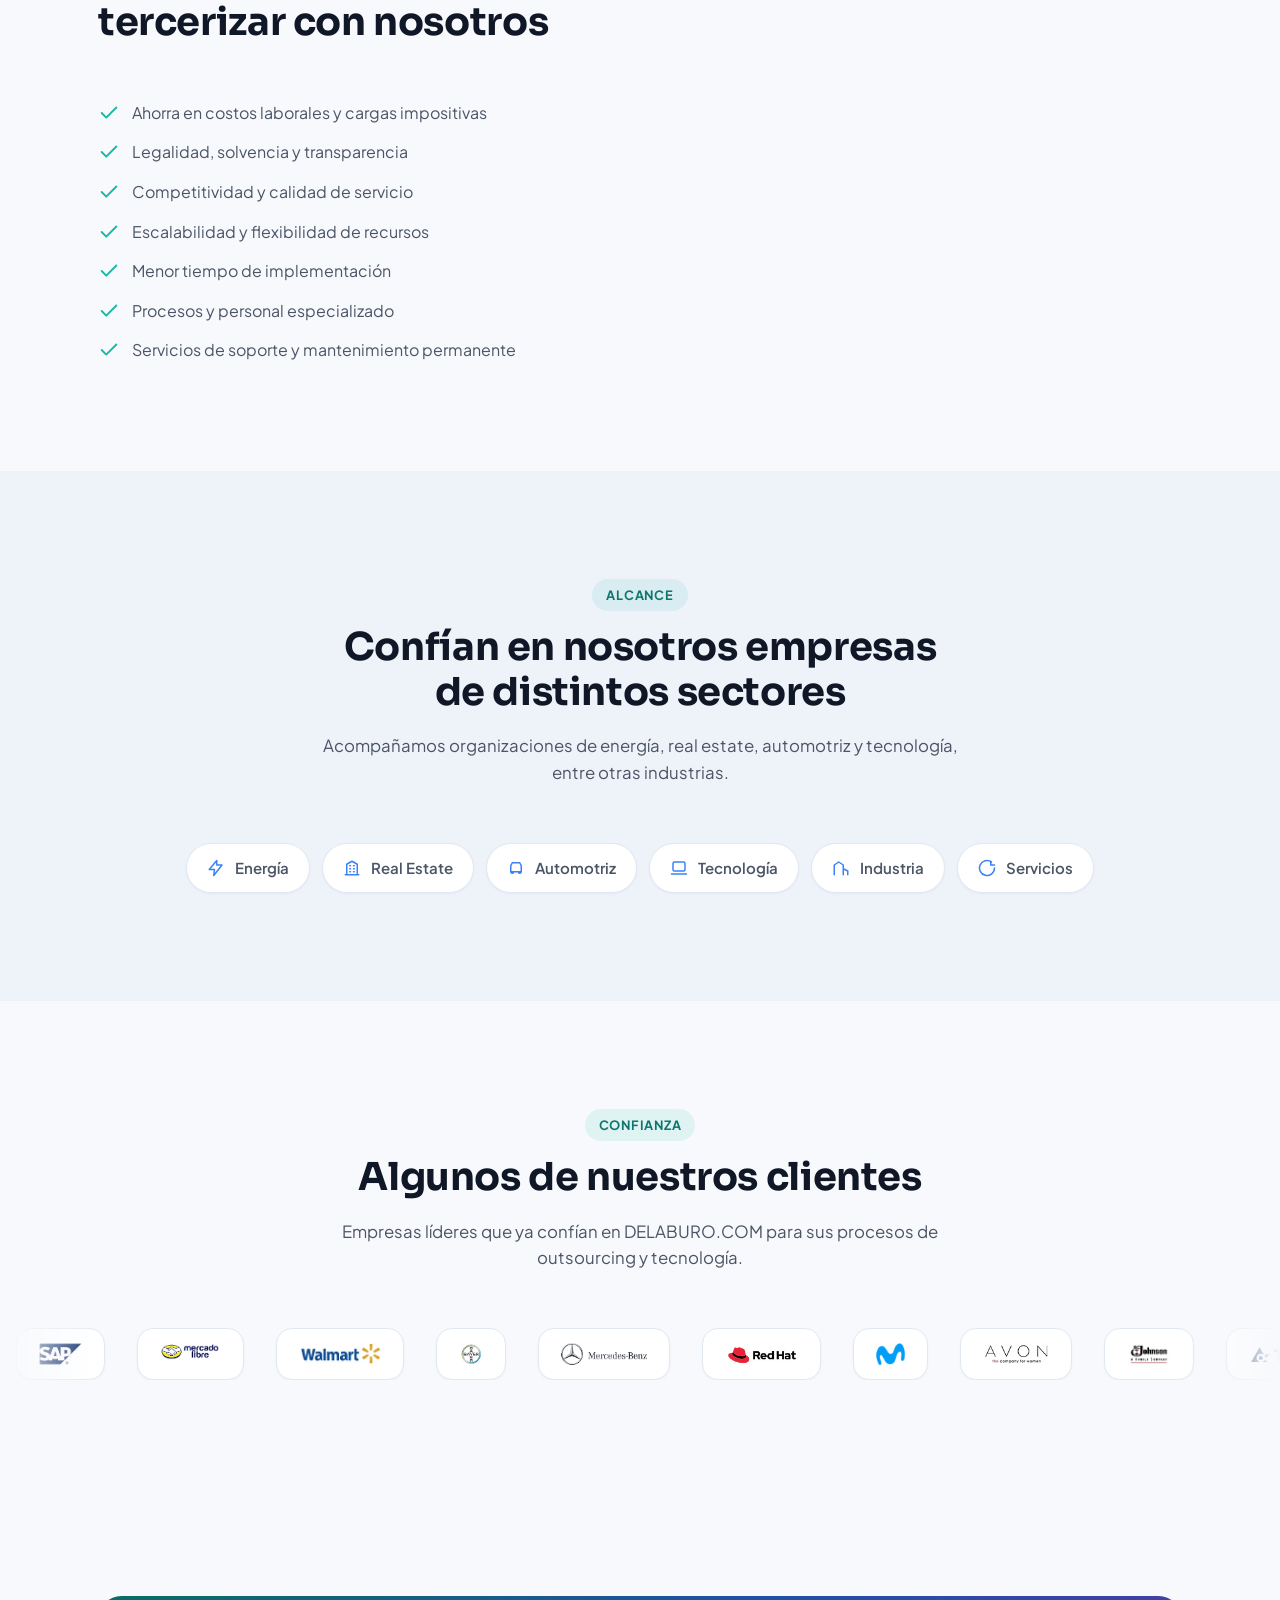
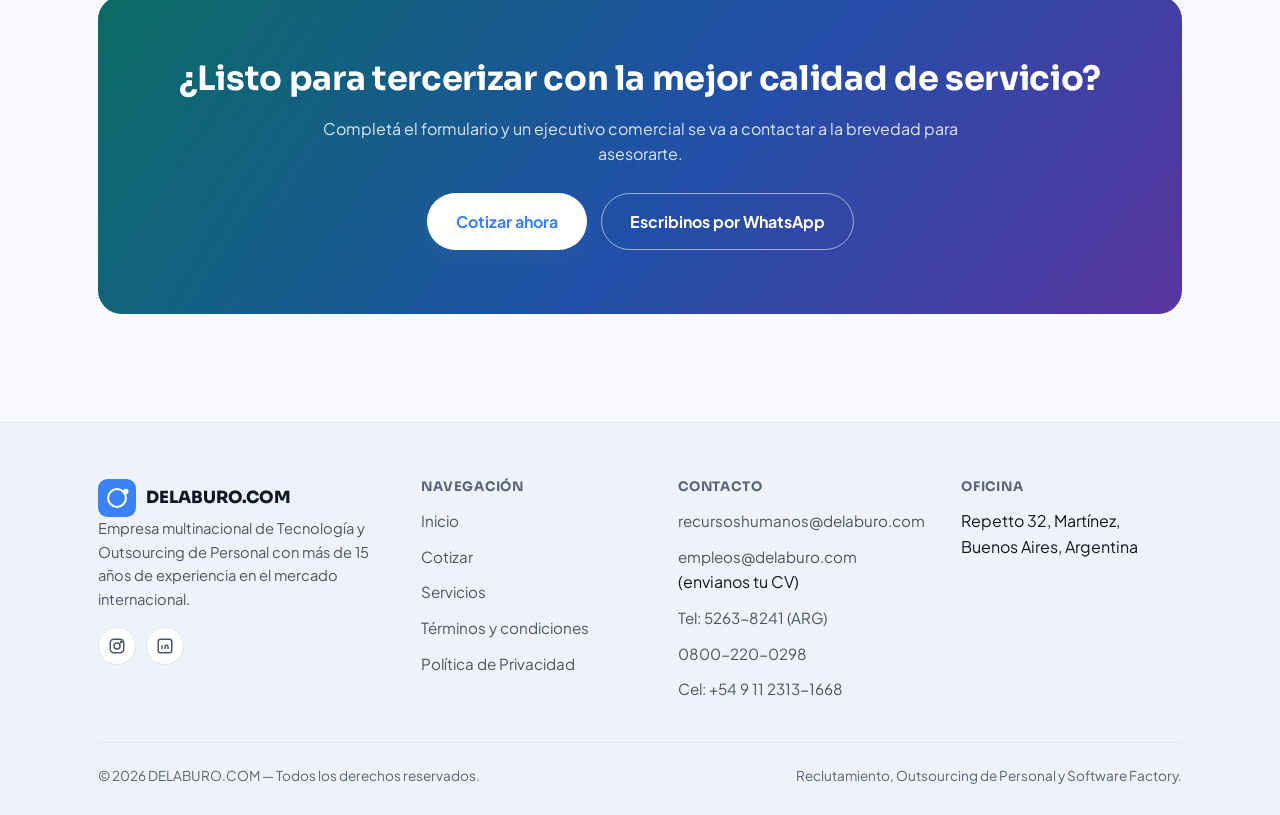
==== commit 5cade216: "Fix UTF-8 mojibake in index.html (accented characters)" ====
--- a/index.html
+++ b/index.html
@@ -5,12 +5,12 @@
 <script>document.documentElement.classList.add('js');</script>
 <meta name="viewport" content="width=device-width, initial-scale=1">
 <title>DELABURO.COM | Outsourcing de Personal, Reclutamiento y Software Factory</title>
-<meta name="description" content="Empresa multinacional de TecnologÃ­a y Outsourcing de Personal con mÃ¡s de 15 aÃ±os de experiencia. Reclutamiento, payroll, IT, software factory y consultorÃ­a, en cualquier lugar del mundo.">
+<meta name="description" content="Empresa multinacional de Tecnología y Outsourcing de Personal con más de 15 años de experiencia. Reclutamiento, payroll, IT, software factory y consultoría, en cualquier lugar del mundo.">
 <link rel="canonical" href="https://www.delaburo.com/">
 <meta property="og:type" content="website">
 <meta property="og:site_name" content="DELABURO.COM">
-<meta property="og:title" content="DELABURO.COM | Outsourcing de Personal y TecnologÃ­a">
-<meta property="og:description" content="Reclutamiento, payroll, IT Services, Software Factory y consultorÃ­a especializada. Servicios remotos a cualquier lugar del mundo.">
+<meta property="og:title" content="DELABURO.COM | Outsourcing de Personal y Tecnología">
+<meta property="og:description" content="Reclutamiento, payroll, IT Services, Software Factory y consultoría especializada. Servicios remotos a cualquier lugar del mundo.">
 <meta property="og:url" content="https://www.delaburo.com/">
 <meta property="og:image" content="https://www.delaburo.com/assets/img/og-cover.png">
 <meta name="twitter:card" content="summary_large_image">
@@ -26,12 +26,12 @@
   "name": "DELABURO.COM",
   "url": "https://www.delaburo.com/",
   "logo": "https://www.delaburo.com/favicon.svg",
-  "description": "Empresa multinacional de TecnologÃ­a y Outsourcing de Personal con mÃ¡s de 15 aÃ±os de experiencia en el mercado internacional.",
+  "description": "Empresa multinacional de Tecnología y Outsourcing de Personal con más de 15 años de experiencia en el mercado internacional.",
   "email": "recursoshumanos@delaburo.com",
   "address": {
     "@type": "PostalAddress",
     "streetAddress": "Repetto 32",
-    "addressLocality": "MartÃ­nez, Buenos Aires",
+    "addressLocality": "Martínez, Buenos Aires",
     "addressCountry": "AR"
   },
   "contactPoint": [{
@@ -49,7 +49,7 @@
 
 <header class="site-header">
   <div class="container nav">
-    <a href="index.html" class="brand" aria-label="DELABURO.COM â Inicio">
+    <a href="index.html" class="brand" aria-label="DELABURO.COM — Inicio">
       <svg class="brand-mark" viewBox="0 0 64 64" aria-hidden="true">
         <defs><linearGradient id="gNav" x1="0" y1="0" x2="1" y2="1">
           <stop offset="0%" stop-color="#14b8a6"/><stop offset="50%" stop-color="#3b82f6"/><stop offset="100%" stop-color="#8b5cf6"/>
@@ -61,12 +61,12 @@
       <span class="brand-text"><strong>DELABURO.COM</strong><span>Reclutamiento y Outsourcing de Personal</span></span>
     </a>
 
-    <nav class="nav-links" aria-label="NavegaciÃ³n principal">
+    <nav class="nav-links" aria-label="Navegación principal">
       <a href="index.html" aria-current="page">Inicio</a>
       <a href="cotizar.html">Cotizar</a>
       <a href="index.html#servicios">Servicios</a>
-      <a href="terminos.html">TÃ©rminos y condiciones</a>
-      <a href="privacidad.html">PolÃ­tica de Privacidad</a>
+      <a href="terminos.html">Términos y condiciones</a>
+      <a href="privacidad.html">Política de Privacidad</a>
     </nav>
 
     <div class="nav-actions">
@@ -75,7 +75,7 @@
         <svg class="icon-moon" viewBox="0 0 24 24" fill="none" stroke="currentColor" stroke-width="2" stroke-linecap="round" stroke-linejoin="round" aria-hidden="true"><path d="M20 14.5A8.5 8.5 0 1 1 9.5 4a7 7 0 0 0 10.5 10.5Z"/></svg>
       </button>
       <a href="cotizar.html" class="btn btn-primary">Cotizar ahora</a>
-      <button class="hamburger" data-mobile-open type="button" aria-label="Abrir menÃº" aria-expanded="false" aria-controls="mobile-nav">
+      <button class="hamburger" data-mobile-open type="button" aria-label="Abrir menú" aria-expanded="false" aria-controls="mobile-nav">
         <svg viewBox="0 0 24 24" fill="none" stroke="currentColor" stroke-width="2" stroke-linecap="round" aria-hidden="true"><path d="M4 7h16M4 12h16M4 17h16"/></svg>
       </button>
     </div>
@@ -89,16 +89,16 @@
         <svg class="brand-mark" viewBox="0 0 64 64" aria-hidden="true"><rect width="64" height="64" rx="16" fill="#3b82f6"/><circle cx="32" cy="32" r="15" fill="none" stroke="#fff" stroke-width="3.4"/><circle cx="47" cy="21" r="4.4" fill="#fff"/></svg>
         <span class="brand-text"><strong>DELABURO.COM</strong></span>
       </span>
-      <button class="close-btn" data-mobile-close type="button" aria-label="Cerrar menÃº">
+      <button class="close-btn" data-mobile-close type="button" aria-label="Cerrar menú">
         <svg viewBox="0 0 24 24" fill="none" stroke="currentColor" stroke-width="2" stroke-linecap="round" aria-hidden="true"><path d="M6 6l12 12M18 6L6 18"/></svg>
       </button>
     </div>
-    <nav aria-label="MenÃº mÃ³vil">
+    <nav aria-label="Menú móvil">
       <a href="index.html">Inicio</a>
       <a href="cotizar.html">Cotizar</a>
       <a href="index.html#servicios">Servicios</a>
-      <a href="terminos.html">TÃ©rminos y condiciones</a>
-      <a href="privacidad.html">PolÃ­tica de Privacidad</a>
+      <a href="terminos.html">Términos y condiciones</a>
+      <a href="privacidad.html">Política de Privacidad</a>
     </nav>
     <a href="cotizar.html" class="btn btn-primary btn-block btn-lg">Cotizar ahora</a>
   </div>
@@ -111,16 +111,16 @@
     <div class="hero-noise" aria-hidden="true"></div>
     <canvas class="hero-particles" aria-hidden="true"></canvas>
     <div class="container hero-content">
-      <span class="hero-eyebrow">+15 aÃ±os en el mercado internacional</span>
-      <h1>TecnologÃ­a y <em>Outsourcing de Personal</em>, en cualquier lugar del mundo</h1>
-      <p class="lead">Somos una empresa multinacional flexible y con el conocimiento tÃ©cnico necesario para adecuar nuestros procesos a los de tu empresa. Priorizamos la calidad como pilar fundamental de nuestro trabajo â por eso nuestros clientes nos recomiendan y vuelven a elegirnos.</p>
+      <span class="hero-eyebrow">+15 años en el mercado internacional</span>
+      <h1>Tecnología y <em>Outsourcing de Personal</em>, en cualquier lugar del mundo</h1>
+      <p class="lead">Somos una empresa multinacional flexible y con el conocimiento técnico necesario para adecuar nuestros procesos a los de tu empresa. Priorizamos la calidad como pilar fundamental de nuestro trabajo — por eso nuestros clientes nos recomiendan y vuelven a elegirnos.</p>
       <div class="hero-ctas">
-        <a href="cotizar.html" class="btn btn-primary btn-lg">CotizÃ¡ el mejor servicio para tu empresa</a>
+        <a href="cotizar.html" class="btn btn-primary btn-lg">Cotizá el mejor servicio para tu empresa</a>
         <a href="#servicios" class="btn btn-ghost btn-lg">Ver servicios</a>
       </div>
       <div class="hero-stats">
-        <div><strong>+15</strong><span>aÃ±os de experiencia</span></div>
-        <div><strong>7</strong><span>lÃ­neas de servicio</span></div>
+        <div><strong>+15</strong><span>años de experiencia</span></div>
+        <div><strong>7</strong><span>líneas de servicio</span></div>
         <div><strong>100%</strong><span>remoto y global</span></div>
       </div>
     </div>
@@ -129,25 +129,25 @@
   <section id="quienes-somos">
     <div class="container">
       <div class="section-head center">
-        <span class="section-eyebrow">QuiÃ©nes somos</span>
-        <h2>Flexibilidad, tecnologÃ­a y calidad de servicio</h2>
-        <p>Nuestros servicios son provistos remotamente a cualquier lugar del mundo mediante tecnologÃ­as adecuadas a las necesidades actuales de comunicaciÃ³n. Somos flexibles y contamos con el conocimiento tÃ©cnico necesario para adecuar nuestras realidades a las de nuestros clientes.</p>
+        <span class="section-eyebrow">Quiénes somos</span>
+        <h2>Flexibilidad, tecnología y calidad de servicio</h2>
+        <p>Nuestros servicios son provistos remotamente a cualquier lugar del mundo mediante tecnologías adecuadas a las necesidades actuales de comunicación. Somos flexibles y contamos con el conocimiento técnico necesario para adecuar nuestras realidades a las de nuestros clientes.</p>
       </div>
       <div class="grid grid-3">
         <div class="card reveal">
           <div class="card-icon"><svg viewBox="0 0 24 24" fill="none" stroke="currentColor" stroke-width="2" stroke-linecap="round" stroke-linejoin="round"><path d="M20 21v-2a4 4 0 0 0-4-4H8a4 4 0 0 0-4 4v2"/><circle cx="12" cy="7" r="4"/></svg></div>
-          <h3>+15 aÃ±os de experiencia</h3>
+          <h3>+15 años de experiencia</h3>
           <p>Trayectoria internacional respaldando cada proceso que tercerizamos.</p>
         </div>
         <div class="card reveal">
           <div class="card-icon"><svg viewBox="0 0 24 24" fill="none" stroke="currentColor" stroke-width="2" stroke-linecap="round" stroke-linejoin="round"><circle cx="12" cy="12" r="10"/><line x1="2" y1="12" x2="22" y2="12"/><path d="M12 2a15.3 15.3 0 0 1 4 10 15.3 15.3 0 0 1-4 10 15.3 15.3 0 0 1-4-10 15.3 15.3 0 0 1 4-10z"/></svg></div>
           <h3>100% remoto</h3>
-          <p>TecnologÃ­a adecuada a las necesidades actuales de comunicaciÃ³n, sin importar el paÃ­s.</p>
+          <p>Tecnología adecuada a las necesidades actuales de comunicación, sin importar el país.</p>
         </div>
         <div class="card reveal">
           <div class="card-icon"><svg viewBox="0 0 24 24" fill="none" stroke="currentColor" stroke-width="2" stroke-linecap="round" stroke-linejoin="round"><path d="m9 12 2 2 4-4"/><circle cx="12" cy="12" r="9"/></svg></div>
           <h3>Calidad como pilar</h3>
-          <p>Los clientes nos recomiendan y vuelven a elegirnos por nuestra capacidad de resoluciÃ³n.</p>
+          <p>Los clientes nos recomiendan y vuelven a elegirnos por nuestra capacidad de resolución.</p>
         </div>
       </div>
     </div>
@@ -158,38 +158,43 @@
       <div class="section-head">
         <span class="section-eyebrow">Servicios</span>
         <h2>Todo lo que tu empresa necesita tercerizar</h2>
-        <p>Una Ãºnica alianza para gestionar personas, tecnologÃ­a y procesos.</p>
+        <p>Una única alianza para gestionar personas, tecnología y procesos.</p>
       </div>
       <div class="grid grid-3">
         <div class="card reveal">
           <div class="card-icon"><svg viewBox="0 0 24 24" fill="none" stroke="currentColor" stroke-width="2" stroke-linecap="round" stroke-linejoin="round"><path d="M17 21v-2a4 4 0 0 0-4-4H7a4 4 0 0 0-4 4v2"/><circle cx="10" cy="7" r="4"/><path d="M22 21v-2a4 4 0 0 0-3-3.87"/><path d="M16 3.13a4 4 0 0 1 0 7.75"/></svg></div>
           <h3>Outsourcing de Personal</h3>
-          <p>TercerizaciÃ³n integral de dotaciÃ³n con foco en cumplimiento y eficiencia.</p>
+          <p>Tercerización integral de dotación con foco en cumplimiento y eficiencia.</p>
         </div>
         <div class="card reveal">
           <div class="card-icon"><svg viewBox="0 0 24 24" fill="none" stroke="currentColor" stroke-width="2" stroke-linecap="round" stroke-linejoin="round"><circle cx="11" cy="11" r="7"/><path d="m21 21-4.35-4.35"/></svg></div>
-          <h3>Reclutamiento y SelecciÃ³n de Talentos</h3>
-          <p>BÃºsqueda, evaluaciÃ³n e incorporaciÃ³n del talento adecuado para cada posiciÃ³n.</p>
+          <h3>Reclutamiento y Selección de Talentos</h3>
+          <p>Búsqueda, evaluación e incorporación del talento adecuado para cada posición.</p>
         </div>
         <div class="card reveal">
           <div class="card-icon"><svg viewBox="0 0 24 24" fill="none" stroke="currentColor" stroke-width="2" stroke-linecap="round" stroke-linejoin="round"><rect x="3" y="6" width="18" height="13" rx="2"/><path d="M3 10h18M8 6V4h8v2"/></svg></div>
-          <h3>AdministraciÃ³n de NÃ³minas y Payroll</h3>
-          <p>LiquidaciÃ³n de sueldos y cargas sociales con precisiÃ³n y transparencia.</p>
+          <h3>Administración de Nóminas y Payroll</h3>
+          <p>Liquidación de sueldos y cargas sociales con precisión y transparencia.</p>
         </div>
         <div class="card reveal">
           <div class="card-icon"><svg viewBox="0 0 24 24" fill="none" stroke="currentColor" stroke-width="2" stroke-linecap="round" stroke-linejoin="round"><path d="M12 20V10M18 20V4M6 20v-6"/></svg></div>
-          <h3>ConsultorÃ­a especializada</h3>
-          <p>DiagnÃ³stico y acompaÃ±amiento estratÃ©gico en gestiÃ³n de personas.</p>
+          <h3>Consultoría especializada</h3>
+          <p>Diagnóstico y acompañamiento estratégico en gestión de personas.</p>
         </div>
         <div class="card reveal">
           <div class="card-icon"><svg viewBox="0 0 24 24" fill="none" stroke="currentColor" stroke-width="2" stroke-linecap="round" stroke-linejoin="round"><rect x="4" y="4" width="16" height="12" rx="2"/><path d="M2 20h20M9 20l1-4h4l1 4"/></svg></div>
           <h3>IT Services e Instalaciones</h3>
-          <p>Soporte tÃ©cnico, infraestructura e instalaciones para tu operaciÃ³n.</p>
+          <p>Soporte técnico, infraestructura e instalaciones para tu operación.</p>
+        </div>
+        <div class="card reveal">
+          <div class="card-icon"><svg viewBox="0 0 24 24" fill="none" stroke="currentColor" stroke-width="2" stroke-linecap="round" stroke-linejoin="round"><polyline points="16 18 22 12 16 6"/><polyline points="8 6 2 12 8 18"/></svg></div>
+          <h3>Software Factory</h3>
+          <p>Desarrollo de software a medida, de punta a punta, con equipos dedicados.</p>
         </div>
         <div class="card reveal">
           <div class="card-icon"><svg viewBox="0 0 24 24" fill="none" stroke="currentColor" stroke-width="2" stroke-linecap="round" stroke-linejoin="round"><path d="M9.5 2a3.5 3.5 0 0 0-3.5 3.5v.6A3 3 0 0 0 4 9v1a3 3 0 0 0 1 2.24V15a3.5 3.5 0 0 0 3.5 3.5"/><path d="M14.5 2a3.5 3.5 0 0 1 3.5 3.5v.6A3 3 0 0 1 20 9v1a3 3 0 0 1-1 2.24V15a3.5 3.5 0 0 1-3.5 3.5"/><path d="M9.5 18.5V21M14.5 18.5V21"/></svg></div>
-          <h3>PsicologÃ­a online</h3>
-          <p>AcompaÃ±amiento psicolÃ³gico profesional para colaboradores, de forma remota.</p>
+          <h3>Psicología online</h3>
+          <p>Acompañamiento psicológico profesional para colaboradores, de forma remota.</p>
         </div>
       </div>
     </div>
@@ -199,13 +204,14 @@
     <div class="container">
       <div class="section-head">
         <span class="section-eyebrow">Beneficios</span>
-        <h2>Por quÃ© las empresas eligen tercerizar con nosotros</h2>
+        <h2>Por qué las empresas eligen tercerizar con nosotros</h2>
       </div>
       <ul class="check-list grid grid-2">
         <li><svg viewBox="0 0 24 24" fill="none" stroke="currentColor" stroke-width="2" stroke-linecap="round" stroke-linejoin="round"><path d="m20 6-11 11-5-5"/></svg> Ahorra en costos laborales y cargas impositivas</li>
         <li><svg viewBox="0 0 24 24" fill="none" stroke="currentColor" stroke-width="2" stroke-linecap="round" stroke-linejoin="round"><path d="m20 6-11 11-5-5"/></svg> Legalidad, solvencia y transparencia</li>
+        <li><svg viewBox="0 0 24 24" fill="none" stroke="currentColor" stroke-width="2" stroke-linecap="round" stroke-linejoin="round"><path d="m20 6-11 11-5-5"/></svg> Competitividad y calidad de servicio</li>
         <li><svg viewBox="0 0 24 24" fill="none" stroke="currentColor" stroke-width="2" stroke-linecap="round" stroke-linejoin="round"><path d="m20 6-11 11-5-5"/></svg> Escalabilidad y flexibilidad de recursos</li>
-        <li><svg viewBox="0 0 24 24" fill="none" stroke="currentColor" stroke-width="2" stroke-linecap="round" stroke-linejoin="round"><path d="m20 6-11 11-5-5"/></svg> Menor tiempo de implementaciÃ³n</li>
+        <li><svg viewBox="0 0 24 24" fill="none" stroke="currentColor" stroke-width="2" stroke-linecap="round" stroke-linejoin="round"><path d="m20 6-11 11-5-5"/></svg> Menor tiempo de implementación</li>
         <li><svg viewBox="0 0 24 24" fill="none" stroke="currentColor" stroke-width="2" stroke-linecap="round" stroke-linejoin="round"><path d="m20 6-11 11-5-5"/></svg> Procesos y personal especializado</li>
         <li><svg viewBox="0 0 24 24" fill="none" stroke="currentColor" stroke-width="2" stroke-linecap="round" stroke-linejoin="round"><path d="m20 6-11 11-5-5"/></svg> Servicios de soporte y mantenimiento permanente</li>
       </ul>
@@ -216,14 +222,14 @@
     <div class="container">
       <div class="section-head center">
         <span class="section-eyebrow">Alcance</span>
-        <h2>ConfÃ­an en nosotros empresas de distintos sectores</h2>
-        <p>AcompaÃ±amos organizaciones de energÃ­a, real estate, automotriz y tecnologÃ­a, entre otras industrias.</p>
+        <h2>Confían en nosotros empresas de distintos sectores</h2>
+        <p>Acompañamos organizaciones de energía, real estate, automotriz y tecnología, entre otras industrias.</p>
       </div>
       <div class="sector-strip">
-        <span class="sector-chip"><svg viewBox="0 0 24 24" fill="none" stroke="currentColor" stroke-width="2" stroke-linecap="round" stroke-linejoin="round"><path d="M13 2 3 14h7l-1 8 11-14h-7z"/></svg>EnergÃ­a</span>
+        <span class="sector-chip"><svg viewBox="0 0 24 24" fill="none" stroke="currentColor" stroke-width="2" stroke-linecap="round" stroke-linejoin="round"><path d="M13 2 3 14h7l-1 8 11-14h-7z"/></svg>Energía</span>
         <span class="sector-chip"><svg viewBox="0 0 24 24" fill="none" stroke="currentColor" stroke-width="2" stroke-linecap="round" stroke-linejoin="round"><path d="M3 21h18M5 21V7l7-4 7 4v14M9 9h1m4 0h1m-6 4h1m4 0h1m-6 4h1m4 0h1"/></svg>Real Estate</span>
         <span class="sector-chip"><svg viewBox="0 0 24 24" fill="none" stroke="currentColor" stroke-width="2" stroke-linecap="round" stroke-linejoin="round"><path d="M5 17h14M5 17a2 2 0 1 0 4 0M15 17a2 2 0 1 0 4 0M5 17V9l2-4h10l2 4v8"/></svg>Automotriz</span>
-        <span class="sector-chip"><svg viewBox="0 0 24 24" fill="none" stroke="currentColor" stroke-width="2" stroke-linecap="round" stroke-linejoin="round"><rect x="4" y="4" width="16" height="12" rx="2"/><path d="M2 20h20"/></svg>TecnologÃ­a</span>
+        <span class="sector-chip"><svg viewBox="0 0 24 24" fill="none" stroke="currentColor" stroke-width="2" stroke-linecap="round" stroke-linejoin="round"><rect x="4" y="4" width="16" height="12" rx="2"/><path d="M2 20h20"/></svg>Tecnología</span>
         <span class="sector-chip"><svg viewBox="0 0 24 24" fill="none" stroke="currentColor" stroke-width="2" stroke-linecap="round" stroke-linejoin="round"><path d="M3 21V8l6-4 6 4v13M15 21v-8l6 3v5"/></svg>Industria</span>
         <span class="sector-chip"><svg viewBox="0 0 24 24" fill="none" stroke="currentColor" stroke-width="2" stroke-linecap="round" stroke-linejoin="round"><path d="M22 12a10 10 0 1 1-4-8"/><path d="M17 3v5h5"/></svg>Servicios</span>
       </div>
@@ -235,7 +241,7 @@
       <div class="section-head center">
         <span class="section-eyebrow">Confianza</span>
         <h2>Algunos de nuestros clientes</h2>
-        <p>Empresas lÃ­deres que ya confÃ­an en DELABURO.COM para sus procesos de outsourcing y tecnologÃ­a.</p>
+        <p>Empresas líderes que ya confían en DELABURO.COM para sus procesos de outsourcing y tecnología.</p>
       </div>
     </div>
     <div class="logos-marquee" role="region" aria-label="Logos de clientes de DELABURO.COM">
@@ -252,8 +258,8 @@
         <img src="assets/img/clients/tetra-pak.png" alt="Tetra Pak" loading="eager" width="140" height="36">
         <img src="assets/img/clients/teleperformance.png" alt="Teleperformance" loading="eager" width="196" height="53">
         <img src="assets/img/clients/remax.png" alt="RE/MAX" loading="eager" width="75" height="101">
-        <img src="assets/img/clients/fravega.png" alt="FrÃ¡vega" loading="eager" width="169" height="36">
-        <img src="assets/img/clients/raizen.png" alt="RaÃ­zen" loading="eager" width="147" height="68">
+        <img src="assets/img/clients/fravega.png" alt="Frávega" loading="eager" width="169" height="36">
+        <img src="assets/img/clients/raizen.png" alt="Raízen" loading="eager" width="147" height="68">
         <img src="assets/img/clients/aegis.png" alt="Aegis" loading="eager" width="132" height="70">
         <img src="assets/img/clients/gl-group.png" alt="GL Group" loading="eager" width="94" height="50">
         <img src="assets/img/clients/sap-partneredge.png" alt="SAP PartnerEdge" loading="eager" width="213" height="42">
@@ -268,7 +274,7 @@
         <img src="assets/img/clients/st-georges-college.png" alt="St. George's College" loading="eager" width="138" height="62">
         <img src="assets/img/clients/st-johns-school.png" alt="St. John's School" loading="eager" width="96" height="79">
         <img src="assets/img/clients/colegio-goethe.png" alt="Colegio Goethe" loading="eager" width="66" height="79">
-        <img src="assets/img/clients/club-nautico-san-isidro.png" alt="Club NÃ¡utico San Isidro" loading="eager" width="86" height="79">
+        <img src="assets/img/clients/club-nautico-san-isidro.png" alt="Club Náutico San Isidro" loading="eager" width="86" height="79">
         <img src="assets/img/clients/sap.png" alt="" aria-hidden="true" loading="eager" width="111" height="62">
         <img src="assets/img/clients/mercado-libre.png" alt="" aria-hidden="true" loading="eager" width="164" height="65">
         <img src="assets/img/clients/walmart.png" alt="" aria-hidden="true" loading="eager" width="179" height="54">
@@ -305,8 +311,8 @@
   <section>
     <div class="container">
       <div class="cta-banner reveal">
-        <h2>Â¿Listo para tercerizar con la mejor calidad de servicio?</h2>
-        <p>CompletÃ¡ el formulario y un ejecutivo comercial se va a contactar a la brevedad para asesorarte.</p>
+        <h2>¿Listo para tercerizar con la mejor calidad de servicio?</h2>
+        <p>Completá el formulario y un ejecutivo comercial se va a contactar a la brevedad para asesorarte.</p>
         <div class="cta-actions">
           <a href="cotizar.html" class="btn btn-primary btn-lg" style="background:#fff;color:var(--brand-blue);">Cotizar ahora</a>
           <a href="https://wa.me/5491123131668" class="btn btn-ghost btn-lg" target="_blank" rel="noopener">Escribinos por WhatsApp</a>
@@ -321,11 +327,11 @@
   <div class="container">
     <div class="footer-grid">
       <div class="footer-brand">
-        <a href="index.html" class="brand" aria-label="DELABURO.COM â Inicio">
+        <a href="index.html" class="brand" aria-label="DELABURO.COM — Inicio">
           <svg class="brand-mark" viewBox="0 0 64 64" aria-hidden="true"><rect width="64" height="64" rx="16" fill="#3b82f6"/><circle cx="32" cy="32" r="15" fill="none" stroke="#fff" stroke-width="3.4"/><circle cx="47" cy="21" r="4.4" fill="#fff"/></svg>
           <span class="brand-text"><strong>DELABURO.COM</strong></span>
         </a>
-        <p>Empresa multinacional de TecnologÃ­a y Outsourcing de Personal con mÃ¡s de 15 aÃ±os de experiencia en el mercado internacional.</p>
+        <p>Empresa multinacional de Tecnología y Outsourcing de Personal con más de 15 años de experiencia en el mercado internacional.</p>
         <div class="social-row">
           <a href="https://www.instagram.com/delaburo.com/" target="_blank" rel="noopener" aria-label="Delaburo en Instagram">
             <svg viewBox="0 0 24 24" fill="none" stroke="currentColor" stroke-width="2"><rect x="3" y="3" width="18" height="18" rx="5"/><circle cx="12" cy="12" r="4"/><circle cx="17.5" cy="6.5" r="1"/></svg>
@@ -336,13 +342,13 @@
         </div>
       </div>
       <div class="footer-col">
-        <h3>NavegaciÃ³n</h3>
+        <h3>Navegación</h3>
         <ul>
           <li><a href="index.html">Inicio</a></li>
           <li><a href="cotizar.html">Cotizar</a></li>
           <li><a href="index.html#servicios">Servicios</a></li>
-          <li><a href="terminos.html">TÃ©rminos y condiciones</a></li>
-          <li><a href="privacidad.html">PolÃ­tica de Privacidad</a></li>
+          <li><a href="terminos.html">Términos y condiciones</a></li>
+          <li><a href="privacidad.html">Política de Privacidad</a></li>
         </ul>
       </div>
       <div class="footer-col">
@@ -358,18 +364,18 @@
       <div class="footer-col">
         <h3>Oficina</h3>
         <ul>
-          <li>Repetto 32, MartÃ­nez,<br>Buenos Aires, Argentina</li>
+          <li>Repetto 32, Martínez,<br>Buenos Aires, Argentina</li>
         </ul>
       </div>
     </div>
     <div class="footer-bottom">
-      <span>Â© <span data-year>2026</span> DELABURO.COM â Todos los derechos reservados.</span>
+      <span>© <span data-year>2026</span> DELABURO.COM — Todos los derechos reservados.</span>
       <span>Reclutamiento, Outsourcing de Personal y Software Factory.</span>
     </div>
   </div>
 </footer>
 
-<a class="wa-float" href="https://wa.me/5491123131668?text=Hola%20Delaburo%2C%20quisiera%20mÃ¡s%20informaciÃ³n" target="_blank" rel="noopener" aria-label="Escribinos por WhatsApp">
+<a class="wa-float" href="https://wa.me/5491123131668?text=Hola%20Delaburo%2C%20quisiera%20más%20información" target="_blank" rel="noopener" aria-label="Escribinos por WhatsApp">
   <svg viewBox="0 0 32 32" fill="#fff" aria-hidden="true"><path d="M16.001 3C9.101 3 3.5 8.601 3.5 15.5c0 2.319.633 4.617 1.834 6.62L3 29l7.086-2.281A12.44 12.44 0 0 0 16.001 28C22.9 28 28.5 22.399 28.5 15.5S22.9 3 16.001 3zm0 22.7a10.14 10.14 0 0 1-5.169-1.409l-.371-.22-4.207 1.354 1.375-4.1-.242-.421A10.16 10.16 0 1 1 26.16 15.5 10.17 10.17 0 0 1 16.001 25.7zm5.556-7.63c-.304-.152-1.797-.887-2.076-.988-.279-.102-.482-.152-.685.152s-.786.988-.964 1.19c-.177.203-.355.228-.66.076-.304-.152-1.283-.473-2.444-1.508-.903-.805-1.513-1.8-1.69-2.104-.177-.304-.019-.469.133-.62.137-.136.304-.355.457-.533.152-.177.203-.304.304-.507.102-.203.051-.381-.025-.533-.076-.152-.685-1.65-.938-2.261-.247-.593-.499-.513-.685-.523-.177-.008-.381-.01-.584-.01a1.12 1.12 0 0 0-.812.381c-.279.304-1.066 1.041-1.066 2.538s1.092 2.943 1.244 3.146c.152.203 2.149 3.281 5.206 4.601.727.314 1.295.502 1.738.642.73.232 1.395.199 1.921.121.586-.088 1.797-.735 2.05-1.444.254-.71.254-1.318.177-1.444-.076-.126-.279-.203-.583-.355z"/></svg>
 </a>
 
--- a/assets/css/styles.css
+++ b/assets/css/styles.css
@@ -1,111 +1,111 @@
 /* ==========================================================================
-DELABURO.COM — Design System
-Modernizacion 2026: identidad preservada (teal → azul → violeta),
-con tema claro/oscuro, tipografia geometrica y micro-interacciones.
-========================================================================== */
+   DELABURO.COM â Design System
+   Modernizacion 2026: identidad preservada (teal â azul â violeta),
+   con tema claro/oscuro, tipografia geometrica y micro-interacciones.
+   ========================================================================== */
 
 @import url('https://fonts.googleapis.com/css2?family=Plus+Jakarta+Sans:wght@400;500;600;700;800&family=Sora:wght@600;700;800&display=swap');
 
 :root{
-/* --- Brand hues (constantes en ambos temas) --- */
---brand-teal: #14b8a6;
---brand-teal-2: #2dd4bf;
---brand-blue: #3b82f6;
---brand-blue-2: #60a5fa;
---brand-violet: #8b5cf6;
---brand-violet-2: #a78bfa;
---brand-gradient: linear-gradient(120deg, var(--brand-teal) 0%, var(--brand-blue) 50%, var(--brand-violet) 100%);
---brand-gradient-soft: linear-gradient(120deg, rgba(20,184,166,.16) 0%, rgba(59,130,246,.16) 50%, rgba(139,92,246,.16) 100%);
-
-/* --- Light theme tokens --- */
---bg: #f7f9fc;
---bg-elevated: #ffffff;
---surface: #ffffff;
---surface-2: #eef2f9;
---border: #e2e8f0;
---text: #101827;
---text-muted: #4b5566;
---text-soft: #586479;
---on-brand: #ffffff;
---shadow-color: 220 40% 60%;
---shadow-sm: 0 1px 2px hsl(var(--shadow-color) / 0.08);
---shadow-md: 0 8px 24px hsl(var(--shadow-color) / 0.12);
---shadow-lg: 0 20px 48px hsl(var(--shadow-color) / 0.16);
---focus-ring: 0 0 0 3px rgba(59,130,246,.45);
---nav-bg: rgba(255,255,255,.72);
---hero-fg: #ffffff;
---hero-overlay: linear-gradient(135deg, rgba(6,60,60,.62), rgba(10,45,110,.58) 55%, rgba(50,20,90,.55));
---chip-bg: rgba(20,184,166,.10);
---chip-fg: #0f766e;
---radius-sm: 10px;
---radius-md: 16px;
---radius-lg: 24px;
---radius-pill: 999px;
---maxw: 1180px;
---font-display: 'Sora', 'Plus Jakarta Sans', system-ui, sans-serif;
---font-body: 'Plus Jakarta Sans', system-ui, -apple-system, sans-serif;
+  /* --- Brand hues (constantes en ambos temas) --- */
+  --brand-teal: #14b8a6;
+  --brand-teal-2: #2dd4bf;
+  --brand-blue: #3b82f6;
+  --brand-blue-2: #60a5fa;
+  --brand-violet: #8b5cf6;
+  --brand-violet-2: #a78bfa;
+  --brand-gradient: linear-gradient(120deg, var(--brand-teal) 0%, var(--brand-blue) 50%, var(--brand-violet) 100%);
+  --brand-gradient-soft: linear-gradient(120deg, rgba(20,184,166,.16) 0%, rgba(59,130,246,.16) 50%, rgba(139,92,246,.16) 100%);
+
+  /* --- Light theme tokens --- */
+  --bg: #f7f9fc;
+  --bg-elevated: #ffffff;
+  --surface: #ffffff;
+  --surface-2: #eef2f9;
+  --border: #e2e8f0;
+  --text: #101827;
+  --text-muted: #4b5566;
+  --text-soft: #586479;
+  --on-brand: #ffffff;
+  --shadow-color: 220 40% 60%;
+  --shadow-sm: 0 1px 2px hsl(var(--shadow-color) / 0.08);
+  --shadow-md: 0 8px 24px hsl(var(--shadow-color) / 0.12);
+  --shadow-lg: 0 20px 48px hsl(var(--shadow-color) / 0.16);
+  --focus-ring: 0 0 0 3px rgba(59,130,246,.45);
+  --nav-bg: rgba(255,255,255,.72);
+  --hero-fg: #ffffff;
+  --hero-overlay: linear-gradient(135deg, rgba(6,60,60,.62), rgba(10,45,110,.58) 55%, rgba(50,20,90,.55));
+  --chip-bg: rgba(20,184,166,.10);
+  --chip-fg: #0f766e;
+  --radius-sm: 10px;
+  --radius-md: 16px;
+  --radius-lg: 24px;
+  --radius-pill: 999px;
+  --maxw: 1180px;
+  --font-display: 'Sora', 'Plus Jakarta Sans', system-ui, sans-serif;
+  --font-body: 'Plus Jakarta Sans', system-ui, -apple-system, sans-serif;
 }
 
 :root:not([data-theme="light"]) {
-@media (prefers-color-scheme: dark){
---bg: #0a0e17;
---bg-elevated: #0f1524;
---surface: #111827;
---surface-2: #161f33;
---border: #232f47;
---text: #eef2f9;
---text-muted: #aab4c8;
---text-soft: #7c869c;
---on-brand: #ffffff;
---shadow-color: 220 70% 3%;
---shadow-sm: 0 1px 2px hsl(var(--shadow-color) / 0.4);
---shadow-md: 0 8px 24px hsl(var(--shadow-color) / 0.55);
---shadow-lg: 0 24px 60px hsl(var(--shadow-color) / 0.6);
---nav-bg: rgba(15,21,36,.66);
---hero-fg: #ffffff;
---hero-overlay: linear-gradient(135deg, rgba(4,30,30,.72), rgba(8,25,60,.72) 55%, rgba(35,14,60,.72));
---chip-bg: rgba(45,212,191,.12);
---chip-fg: #5eead4;
-}
+  @media (prefers-color-scheme: dark){
+    --bg: #0a0e17;
+    --bg-elevated: #0f1524;
+    --surface: #111827;
+    --surface-2: #161f33;
+    --border: #232f47;
+    --text: #eef2f9;
+    --text-muted: #aab4c8;
+    --text-soft: #7c869c;
+    --on-brand: #ffffff;
+    --shadow-color: 220 70% 3%;
+    --shadow-sm: 0 1px 2px hsl(var(--shadow-color) / 0.4);
+    --shadow-md: 0 8px 24px hsl(var(--shadow-color) / 0.55);
+    --shadow-lg: 0 24px 60px hsl(var(--shadow-color) / 0.6);
+    --nav-bg: rgba(15,21,36,.66);
+    --hero-fg: #ffffff;
+    --hero-overlay: linear-gradient(135deg, rgba(4,30,30,.72), rgba(8,25,60,.72) 55%, rgba(35,14,60,.72));
+    --chip-bg: rgba(45,212,191,.12);
+    --chip-fg: #5eead4;
+  }
 }
 
 :root[data-theme="dark"]{
---bg: #0a0e17;
---bg-elevated: #0f1524;
---surface: #111827;
---surface-2: #161f33;
---border: #232f47;
---text: #eef2f9;
---text-muted: #aab4c8;
---text-soft: #7c869c;
---on-brand: #ffffff;
---shadow-color: 220 70% 3%;
---shadow-sm: 0 1px 2px hsl(var(--shadow-color) / 0.4);
---shadow-md: 0 8px 24px hsl(var(--shadow-color) / 0.55);
---shadow-lg: 0 24px 60px hsl(var(--shadow-color) / 0.6);
---nav-bg: rgba(15,21,36,.66);
---hero-fg: #ffffff;
---hero-overlay: linear-gradient(135deg, rgba(4,30,30,.72), rgba(8,25,60,.72) 55%, rgba(35,14,60,.72));
---chip-bg: rgba(45,212,191,.12);
---chip-fg: #5eead4;
+  --bg: #0a0e17;
+  --bg-elevated: #0f1524;
+  --surface: #111827;
+  --surface-2: #161f33;
+  --border: #232f47;
+  --text: #eef2f9;
+  --text-muted: #aab4c8;
+  --text-soft: #7c869c;
+  --on-brand: #ffffff;
+  --shadow-color: 220 70% 3%;
+  --shadow-sm: 0 1px 2px hsl(var(--shadow-color) / 0.4);
+  --shadow-md: 0 8px 24px hsl(var(--shadow-color) / 0.55);
+  --shadow-lg: 0 24px 60px hsl(var(--shadow-color) / 0.6);
+  --nav-bg: rgba(15,21,36,.66);
+  --hero-fg: #ffffff;
+  --hero-overlay: linear-gradient(135deg, rgba(4,30,30,.72), rgba(8,25,60,.72) 55%, rgba(35,14,60,.72));
+  --chip-bg: rgba(45,212,191,.12);
+  --chip-fg: #5eead4;
 }
 
 /* ---------- Reset & base ---------- */
 *,*::before,*::after{ box-sizing: border-box; }
 html{ scroll-behavior: smooth; overflow-x: hidden; }
 @media (prefers-reduced-motion: reduce){
-html{ scroll-behavior: auto; }
-*,*::before,*::after{ animation-duration: .001ms !important; animation-iteration-count: 1 !important; transition-duration: .001ms !important; scroll-behavior: auto !important; }
+  html{ scroll-behavior: auto; }
+  *,*::before,*::after{ animation-duration: .001ms !important; animation-iteration-count: 1 !important; transition-duration: .001ms !important; scroll-behavior: auto !important; }
 }
 body{
-margin:0;
-background: var(--bg);
-color: var(--text);
-font-family: var(--font-body);
-font-size: 16px;
-line-height: 1.6;
--webkit-font-smoothing: antialiased;
-transition: background-color .35s ease, color .35s ease;
+  margin:0;
+  background: var(--bg);
+  color: var(--text);
+  font-family: var(--font-body);
+  font-size: 16px;
+  line-height: 1.6;
+  -webkit-font-smoothing: antialiased;
+  transition: background-color .35s ease, color .35s ease;
 }
 img{ max-width:100%; display:block; }
 a{ color: inherit; text-decoration: none; }
@@ -119,31 +119,31 @@
 .visually-hidden{ position:absolute; width:1px; height:1px; padding:0; margin:-1px; overflow:hidden; clip:rect(0,0,0,0); white-space:nowrap; border:0; }
 
 .skip-link{
-position:absolute; left:12px; top:-60px; z-index:1000;
-background: var(--brand-blue); color:#fff; padding:10px 16px; border-radius: var(--radius-sm);
-transition: top .2s ease;
+  position:absolute; left:12px; top:-60px; z-index:1000;
+  background: var(--brand-blue); color:#fff; padding:10px 16px; border-radius: var(--radius-sm);
+  transition: top .2s ease;
 }
 .skip-link:focus{ top:12px; }
 
 /* ---------- Top announcement / utility ---------- */
 .section-eyebrow{
-display:inline-flex; align-items:center; gap:8px;
-font-size: .8rem; font-weight:700; letter-spacing:.06em; text-transform:uppercase;
-color: var(--chip-fg); background: var(--chip-bg);
-padding: 6px 14px; border-radius: var(--radius-pill); margin-bottom: 14px;
+  display:inline-flex; align-items:center; gap:8px;
+  font-size: .8rem; font-weight:700; letter-spacing:.06em; text-transform:uppercase;
+  color: var(--chip-fg); background: var(--chip-bg);
+  padding: 6px 14px; border-radius: var(--radius-pill); margin-bottom: 14px;
 }
 
 /* ---------- Header / Nav ---------- */
 .site-header{
-position: sticky; top:0; z-index: 100;
-background: var(--nav-bg);
-backdrop-filter: blur(16px) saturate(140%);
--webkit-backdrop-filter: blur(16px) saturate(140%);
-border-bottom: 1px solid var(--border);
+  position: sticky; top:0; z-index: 100;
+  background: var(--nav-bg);
+  backdrop-filter: blur(16px) saturate(140%);
+  -webkit-backdrop-filter: blur(16px) saturate(140%);
+  border-bottom: 1px solid var(--border);
 }
 .nav{
-display:flex; align-items:center; justify-content:space-between;
-padding-block: 14px;
+  display:flex; align-items:center; justify-content:space-between;
+  padding-block: 14px;
 }
 .brand{ display:flex; align-items:center; gap:10px; font-family: var(--font-display); }
 .brand-mark{ width:38px; height:38px; flex-shrink:0; }
@@ -153,10 +153,10 @@
 
 .nav-links{ display:flex; align-items:center; gap: 4px; }
 .nav-links a{
-font-weight:600; font-size:.94rem; color: var(--text-muted);
-padding: 9px 14px; border-radius: var(--radius-pill);
-transition: color .2s ease, background-color .2s ease;
-white-space: nowrap;
+  font-weight:600; font-size:.94rem; color: var(--text-muted);
+  padding: 9px 14px; border-radius: var(--radius-pill);
+  transition: color .2s ease, background-color .2s ease;
+  white-space: nowrap;
 }
 .nav-links a:hover{ color: var(--text); background: var(--surface-2); }
 .nav-links a[aria-current="page"]{ color: var(--text); background: var(--surface-2); }
@@ -164,10 +164,10 @@
 .nav-actions{ display:flex; align-items:center; gap:10px; }
 
 .theme-toggle{
-position:relative; width:46px; height:46px; border-radius:50%;
-border:1px solid var(--border); background: var(--surface);
-display:flex; align-items:center; justify-content:center; color: var(--text);
-transition: transform .2s ease, background-color .2s ease, border-color .2s ease;
+  position:relative; width:46px; height:46px; border-radius:50%;
+  border:1px solid var(--border); background: var(--surface);
+  display:flex; align-items:center; justify-content:center; color: var(--text);
+  transition: transform .2s ease, background-color .2s ease, border-color .2s ease;
 }
 .theme-toggle:hover{ transform: translateY(-2px); }
 .theme-toggle svg{ width:20px; height:20px; }
@@ -175,15 +175,15 @@
 :root[data-theme="dark"] .theme-toggle .icon-sun{ display:none; }
 :root[data-theme="dark"] .theme-toggle .icon-moon{ display:block; }
 @media (prefers-color-scheme: dark){
-:root:not([data-theme="light"]) .theme-toggle .icon-sun{ display:none; }
-:root:not([data-theme="light"]) .theme-toggle .icon-moon{ display:block; }
+  :root:not([data-theme="light"]) .theme-toggle .icon-sun{ display:none; }
+  :root:not([data-theme="light"]) .theme-toggle .icon-moon{ display:block; }
 }
 
 .btn{
-display:inline-flex; align-items:center; justify-content:center; gap:8px;
-font-weight:700; font-size:.94rem; padding: 12px 22px; border-radius: var(--radius-pill);
-border:1px solid transparent; transition: transform .2s ease, box-shadow .2s ease, background-color .2s ease, border-color .2s ease, color .2s ease;
-white-space: nowrap;
+  display:inline-flex; align-items:center; justify-content:center; gap:8px;
+  font-weight:700; font-size:.94rem; padding: 12px 22px; border-radius: var(--radius-pill);
+  border:1px solid transparent; transition: transform .2s ease, box-shadow .2s ease, background-color .2s ease, border-color .2s ease, color .2s ease;
+  white-space: nowrap;
 }
 .btn:active{ transform: translateY(1px); }
 .btn-primary{ background: var(--brand-gradient); color:#fff; box-shadow: var(--shadow-md); }
@@ -194,64 +194,64 @@
 .btn-lg{ padding: 15px 28px; font-size:1rem; }
 
 .hamburger{
-display:none; width:46px; height:46px; border-radius: var(--radius-sm); border:1px solid var(--border);
-background: var(--surface); align-items:center; justify-content:center; color: var(--text);
+  display:none; width:46px; height:46px; border-radius: var(--radius-sm); border:1px solid var(--border);
+  background: var(--surface); align-items:center; justify-content:center; color: var(--text);
 }
 .hamburger svg{ width:22px; height:22px; }
 
 /* Mobile nav sheet */
 .mobile-nav{
-display:none; position: fixed; inset:0; z-index: 200; background: var(--bg);
+  display:none; position: fixed; inset:0; z-index: 200; background: var(--bg);
 }
 .mobile-nav.open{ display:block; }
 .mobile-nav-inner{ padding: 18px clamp(20px,5vw,48px); }
 .mobile-nav-top{ display:flex; align-items:center; justify-content:space-between; margin-bottom: 28px; }
 .mobile-nav a{
-display:block; padding: 16px 4px; font-size:1.25rem; font-weight:700; color: var(--text);
-border-bottom: 1px solid var(--border);
+  display:block; padding: 16px 4px; font-size:1.25rem; font-weight:700; color: var(--text);
+  border-bottom: 1px solid var(--border);
 }
 .mobile-nav .btn{ margin-top: 24px; }
 .close-btn{ width:46px; height:46px; border-radius:50%; border:1px solid var(--border); background:var(--surface); display:flex; align-items:center; justify-content:center; }
 .close-btn svg{ width:20px; height:20px; }
 
 @media (max-width: 900px){
-.nav-links{ display:none; }
-.hamburger{ display:flex; }
+  .nav-links{ display:none; }
+  .hamburger{ display:flex; }
 }
 @media (max-width: 560px){
-.nav-actions .btn-primary{ display:none; }
-.brand-text span{ display:none; }
+  .nav-actions .btn-primary{ display:none; }
+  .brand-text span{ display:none; }
 }
 
 /* ---------- Hero ---------- */
 .hero{
-position:relative; overflow:hidden; color: var(--hero-fg);
-padding-top: clamp(64px, 10vw, 108px);
-padding-bottom: clamp(72px, 11vw, 130px);
+  position:relative; overflow:hidden; color: var(--hero-fg);
+  padding-top: clamp(64px, 10vw, 108px);
+  padding-bottom: clamp(72px, 11vw, 130px);
 }
 .hero-bg{
-position:absolute; inset:0; z-index:-2;
-background: var(--brand-gradient);
-background-size: 200% 200%;
-animation: gradientShift 16s ease infinite;
+  position:absolute; inset:0; z-index:-2;
+  background: var(--brand-gradient);
+  background-size: 200% 200%;
+  animation: gradientShift 16s ease infinite;
 }
 @keyframes gradientShift{
-0%{ background-position: 0% 50%; }
-50%{ background-position: 100% 50%; }
-100%{ background-position: 0% 50%; }
+  0%{ background-position: 0% 50%; }
+  50%{ background-position: 100% 50%; }
+  100%{ background-position: 0% 50%; }
 }
 .hero-bg::after{ content:""; position:absolute; inset:0; background: var(--hero-overlay); }
 .hero-noise{ position:absolute; inset:0; z-index:-1; opacity:.35; mix-blend-mode: overlay;
-background-image: radial-gradient(circle at 20% 20%, rgba(255,255,255,.35), transparent 40%), radial-gradient(circle at 85% 30%, rgba(255,255,255,.25), transparent 45%), radial-gradient(circle at 50% 90%, rgba(255,255,255,.2), transparent 50%);
-}
-.hero-grid{ display:grid; grid-template-columns: 1.05fr .95fr; gap: clamp(32px, 6vw, 64px); align-items:center; }
-@media (max-width: 980px){ .hero-grid{ grid-template-columns: 1fr; } }
+  background-image: radial-gradient(circle at 20% 20%, rgba(255,255,255,.35), transparent 40%), radial-gradient(circle at 85% 30%, rgba(255,255,255,.25), transparent 45%), radial-gradient(circle at 50% 90%, rgba(255,255,255,.2), transparent 50%);
+}
+.hero-particles{ position:absolute; inset:0; width:100%; height:100%; z-index:0; pointer-events:none; }
+.hero-content{ position:relative; z-index:1; max-width: 640px; }
 
 .hero-eyebrow{
-display:inline-flex; align-items:center; gap:8px; font-weight:700; font-size:.82rem;
-letter-spacing:.06em; text-transform:uppercase; padding:7px 16px; border-radius: var(--radius-pill);
-background: rgba(255,255,255,.14); border:1px solid rgba(255,255,255,.28); margin-bottom:20px;
-backdrop-filter: blur(6px);
+  display:inline-flex; align-items:center; gap:8px; font-weight:700; font-size:.82rem;
+  letter-spacing:.06em; text-transform:uppercase; padding:7px 16px; border-radius: var(--radius-pill);
+  background: rgba(255,255,255,.14); border:1px solid rgba(255,255,255,.28); margin-bottom:20px;
+  backdrop-filter: blur(6px);
 }
 .hero h1{ font-size: clamp(2.1rem, 4.6vw, 3.4rem); font-weight:800; margin-bottom:.45em; }
 .hero h1 em{ font-style:normal; background: linear-gradient(120deg,#fff,#d7f5ee); -webkit-background-clip:text; background-clip:text; color:transparent; }
@@ -265,20 +265,6 @@
 .hero-stats strong{ display:block; font-family: var(--font-display); font-size: clamp(1.5rem,2.6vw,2rem); font-weight:800; }
 .hero-stats span{ font-size:.85rem; color: rgba(255,255,255,.78); }
 
-/* Hero visual: constellation graphic */
-.hero-visual{ position:relative; aspect-ratio: 1/1; max-width:460px; margin-inline:auto; width:100%; }
-.hero-visual svg{ width:100%; height:100%; }
-.node-pulse{ animation: pulse 3s ease-in-out infinite; transform-origin: center; }
-.node-pulse.d2{ animation-delay: .6s; }
-.node-pulse.d3{ animation-delay: 1.2s; }
-.node-pulse.d4{ animation-delay: 1.8s; }
-@keyframes pulse{
-0%,100%{ opacity:.55; transform: scale(1); }
-50%{ opacity:1; transform: scale(1.18); }
-}
-.orbit{ animation: spin 40s linear infinite; transform-origin: center; }
-.orbit-rev{ animation: spin 55s linear infinite reverse; transform-origin: center; }
-@keyframes spin{ to{ transform: rotate(360deg); } }
 
 /* ---------- Sections ---------- */
 section{ padding-block: clamp(56px, 9vw, 108px); }
@@ -301,14 +287,14 @@
 @media (max-width: 640px){ .grid-3, .grid-2{ grid-template-columns: 1fr; } }
 
 .card{
-background: var(--surface); border:1px solid var(--border); border-radius: var(--radius-lg);
-padding: 28px; box-shadow: var(--shadow-sm);
-transition: transform .25s ease, box-shadow .25s ease, border-color .25s ease;
+  background: var(--surface); border:1px solid var(--border); border-radius: var(--radius-lg);
+  padding: 28px; box-shadow: var(--shadow-sm);
+  transition: transform .25s ease, box-shadow .25s ease, border-color .25s ease;
 }
 .card:hover{ transform: translateY(-6px); box-shadow: var(--shadow-lg); border-color: transparent; }
 .card-icon{
-width:52px; height:52px; border-radius: var(--radius-md); display:flex; align-items:center; justify-content:center;
-background: var(--brand-gradient-soft); color: var(--brand-blue); margin-bottom:18px;
+  width:52px; height:52px; border-radius: var(--radius-md); display:flex; align-items:center; justify-content:center;
+  background: var(--brand-gradient-soft); color: var(--brand-blue); margin-bottom:18px;
 }
 :root[data-theme="dark"] .card-icon{ color: var(--brand-teal-2); }
 @media (prefers-color-scheme: dark){ :root:not([data-theme="light"]) .card-icon{ color: var(--brand-teal-2); } }
@@ -323,16 +309,16 @@
 /* ---------- Sector strip (reemplaza logos que no tenemos) ---------- */
 .sector-strip{ display:flex; flex-wrap:wrap; gap:12px; justify-content:center; }
 .sector-chip{
-display:inline-flex; align-items:center; gap:10px; padding: 12px 20px; border-radius: var(--radius-pill);
-background: var(--surface); border:1px solid var(--border); font-weight:600; color: var(--text-muted); font-size:.94rem;
-box-shadow: var(--shadow-sm);
+  display:inline-flex; align-items:center; gap:10px; padding: 12px 20px; border-radius: var(--radius-pill);
+  background: var(--surface); border:1px solid var(--border); font-weight:600; color: var(--text-muted); font-size:.94rem;
+  box-shadow: var(--shadow-sm);
 }
 .sector-chip svg{ width:18px; height:18px; color: var(--brand-blue); }
 
 /* ---------- CTA banner ---------- */
 .cta-banner{
-position:relative; overflow:hidden; border-radius: var(--radius-lg); padding: clamp(36px,6vw,64px);
-background: var(--brand-gradient); color:#fff; text-align:center; isolation:isolate;
+  position:relative; overflow:hidden; border-radius: var(--radius-lg); padding: clamp(36px,6vw,64px);
+  background: var(--brand-gradient); color:#fff; text-align:center; isolation:isolate;
 }
 .cta-banner::before{ content:""; position:absolute; inset:0; background: var(--hero-overlay); z-index:-1; }
 .cta-banner h2{ color:#fff; font-size: clamp(1.5rem,3vw,2.1rem); }
@@ -360,9 +346,9 @@
 .field label{ display:block; font-size:.86rem; font-weight:700; margin-bottom:7px; color: var(--text-muted); }
 .field .req{ color: var(--brand-violet); }
 .field input, .field select, .field textarea{
-width:100%; padding: 13px 14px; border-radius: var(--radius-sm); border:1.5px solid var(--border);
-background: var(--bg-elevated); color: var(--text); font-family: inherit; font-size:.98rem;
-transition: border-color .2s ease, box-shadow .2s ease;
+  width:100%; padding: 13px 14px; border-radius: var(--radius-sm); border:1.5px solid var(--border);
+  background: var(--bg-elevated); color: var(--text); font-family: inherit; font-size:.98rem;
+  transition: border-color .2s ease, box-shadow .2s ease;
 }
 .field input:focus, .field select:focus, .field textarea:focus{ border-color: var(--brand-blue); box-shadow: var(--focus-ring); outline:none; }
 .field input::placeholder, .field textarea::placeholder{ color: var(--text-soft); opacity:.85; }
@@ -388,9 +374,9 @@
 .footer-col a:hover{ color: var(--brand-blue); }
 .social-row{ display:flex; gap:10px; margin-top:16px; }
 .social-row a{
-width:38px; height:38px; border-radius:50%; border:1px solid var(--border); background: var(--surface);
-display:flex; align-items:center; justify-content:center; color: var(--text-muted);
-transition: color .2s ease, border-color .2s ease, transform .2s ease;
+  width:38px; height:38px; border-radius:50%; border:1px solid var(--border); background: var(--surface);
+  display:flex; align-items:center; justify-content:center; color: var(--text-muted);
+  transition: color .2s ease, border-color .2s ease, transform .2s ease;
 }
 .social-row a:hover{ color: var(--brand-blue); transform: translateY(-2px); }
 .social-row svg{ width:18px; height:18px; }
@@ -398,26 +384,37 @@
 
 /* ---------- WhatsApp float ---------- */
 .wa-float{
-position: fixed; right: 20px; bottom: 20px; z-index: 150;
-width:58px; height:58px; border-radius:50%; background:#25D366; color:#fff;
-display:flex; align-items:center; justify-content:center; box-shadow: 0 10px 26px rgba(0,0,0,.28);
-transition: transform .2s ease;
+  position: fixed; right: 22px; bottom: 22px; z-index: 150;
+  width:66px; height:66px; border-radius:50%; background:#25D366; color:#fff;
+  display:flex; align-items:center; justify-content:center; box-shadow: 0 10px 26px rgba(0,0,0,.28);
+  transition: transform .2s ease;
 }
 .wa-float:hover{ transform: scale(1.08); }
-.wa-float svg{ width:28px; height:28px; }
-
-/* ---------- Legal pages ---------- */
-.legal{ max-width: 780px; margin-inline:auto; }
-.legal h1{ font-size: clamp(1.8rem,3.4vw,2.4rem); }
-.legal .updated{ color: var(--text-soft); font-size:.9rem; margin-bottom: 2em; }
-.legal h2{ font-size:1.25rem; margin-top:1.6em; }
-.legal p{ font-size:1rem; }
-
-/* ---------- Page hero (paginas internas) ---------- */
-.page-hero{ padding-block: clamp(48px,7vw,72px) clamp(28px,5vw,40px); }
-.page-hero h1{ font-size: clamp(1.9rem,4vw,2.8rem); }
-.page-hero p{ max-width: 60ch; font-size:1.05rem; }
-
-/* Utility */
-.mt-0{ margin-top:0; }
-.text-center{ text-align:center; }
+.wa-float svg{ width:34px; height:34px; }
+
+/* ---------- Client logos marquee ---------- */
+.logos-marquee{
+  overflow: hidden; width: 100%; margin-top: 12px;
+  -webkit-mask-image: linear-gradient(to right, transparent, #000 8%, #000 92%, transparent);
+  mask-image: linear-gradient(to right, transparent, #000 8%, #000 92%, transparent);
+}
+.logos-track{
+  display:flex; align-items:center; gap: 32px; width:max-content;
+  padding-inline: 16px;
+  animation: logos-scroll 46s linear infinite;
+}
+.logos-marquee:hover .logos-track{ animation-play-state: paused; }
+.logos-track img{
+  height: 52px; width:auto; max-width:180px; object-fit:contain; flex-shrink:0;
+  background:#fff; border-radius: var(--radius-md); padding: 12px 20px; box-shadow: var(--shadow-sm);
+  border: 1px solid var(--border);
+}
+@keyframes logos-scroll{
+  from{ transform: translateX(0); }
+  to{ transform: translateX(-50%); }
+}
+@media (max-width: 640px){
+  .logos-track{ gap:20px; }
+  .logos-track img{ height:40px; padding:9px 14px; }
+}
+
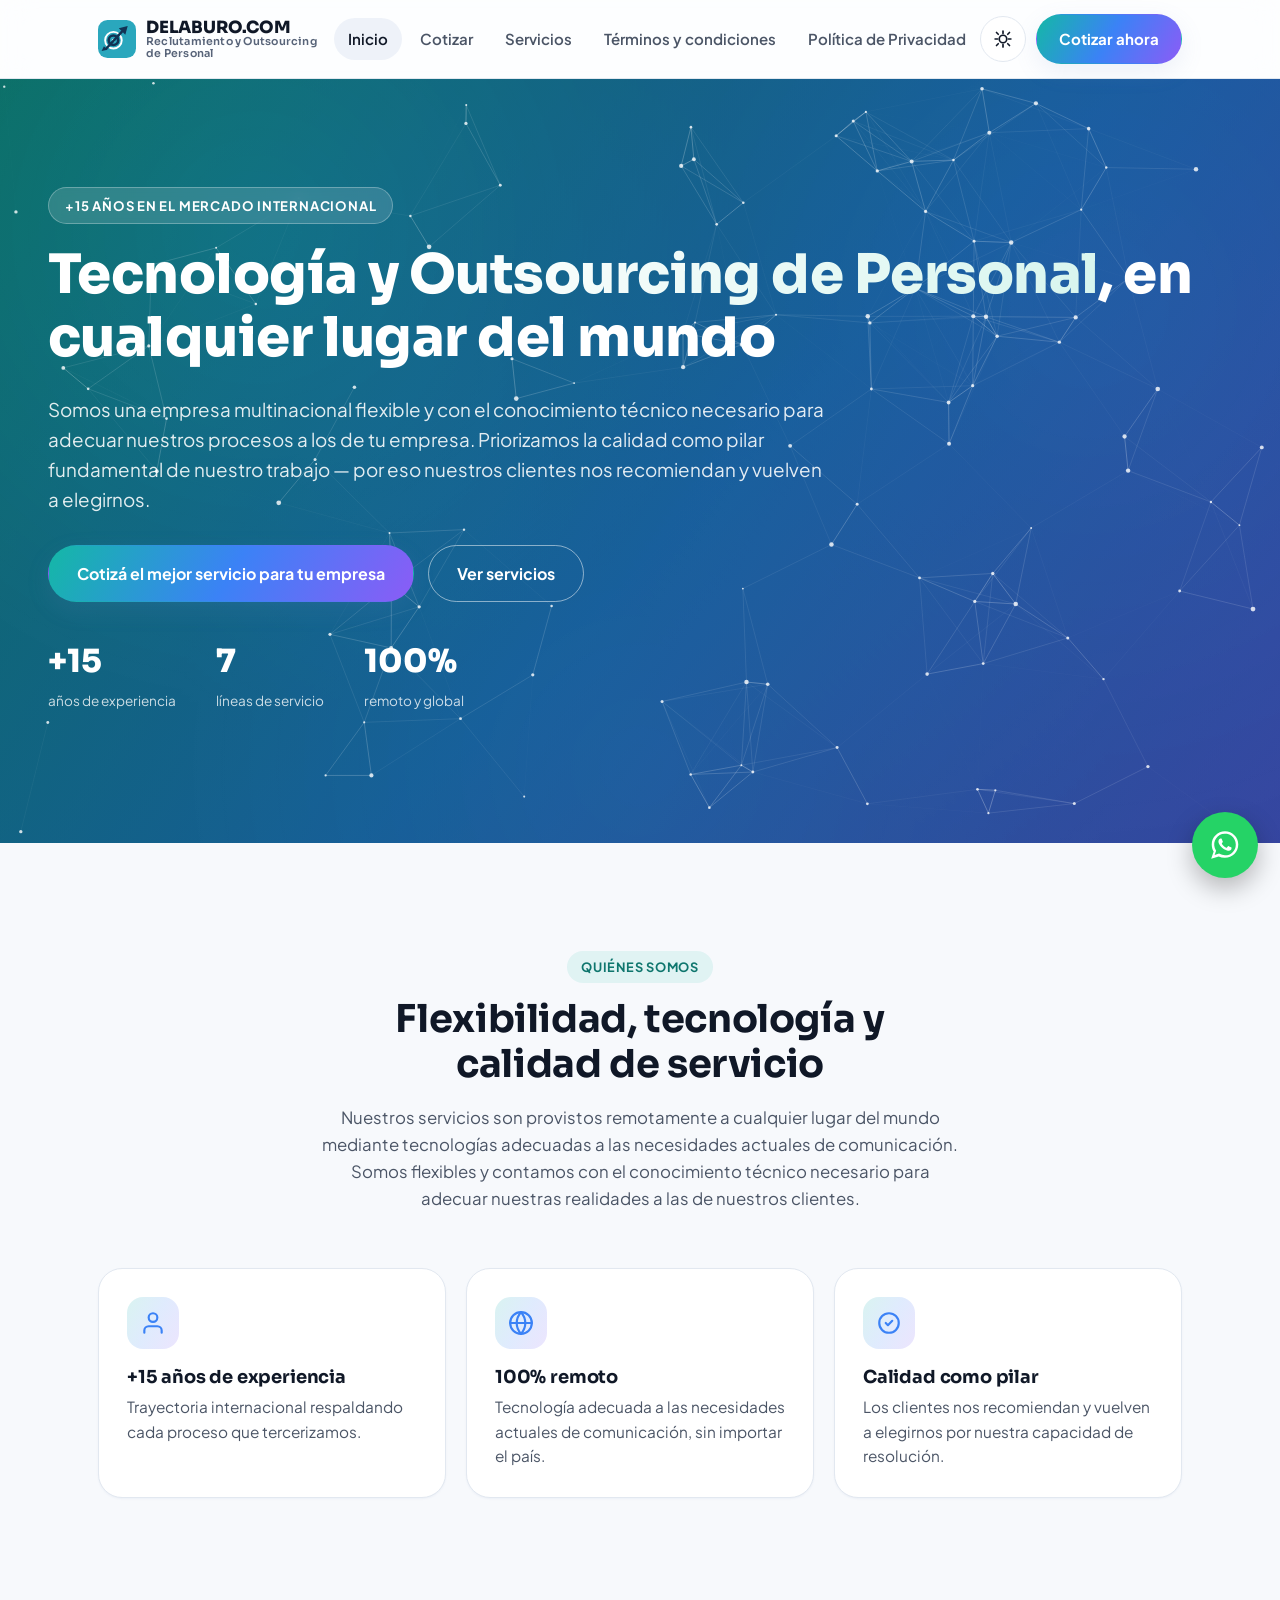
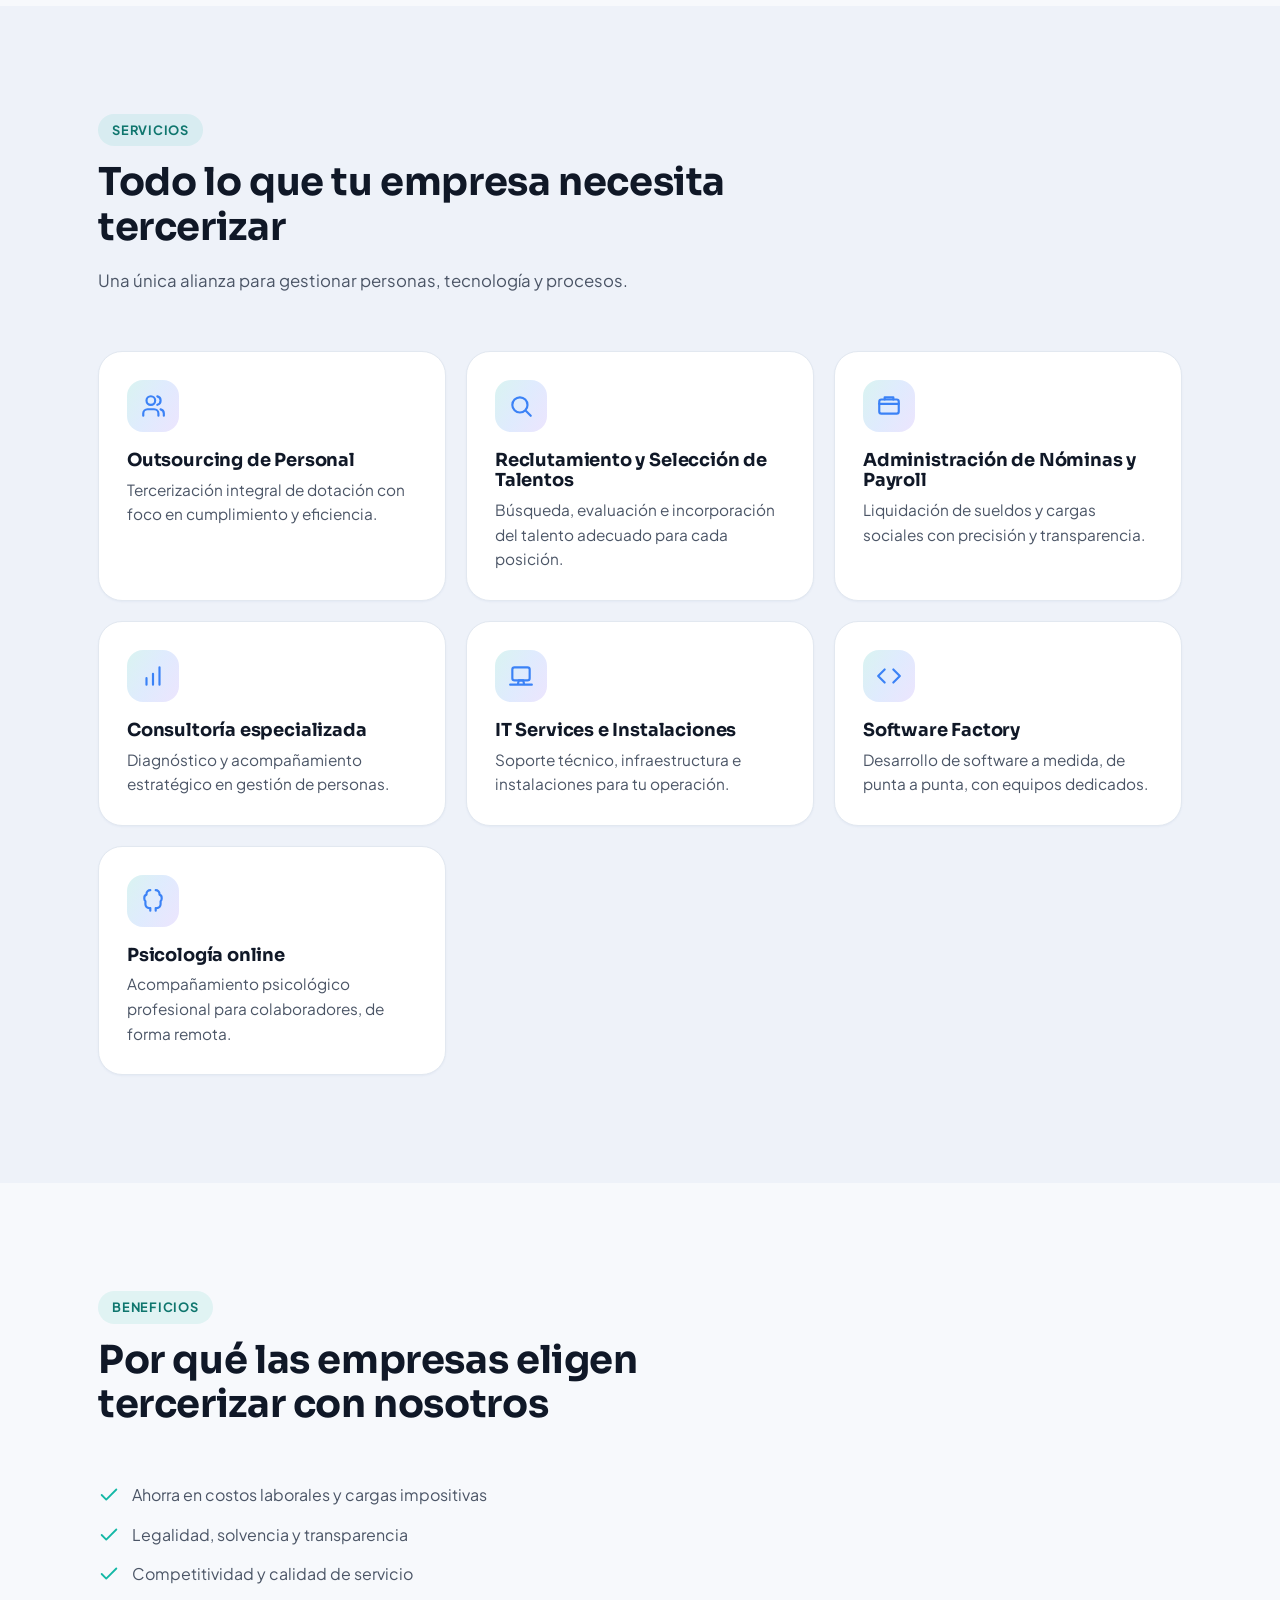
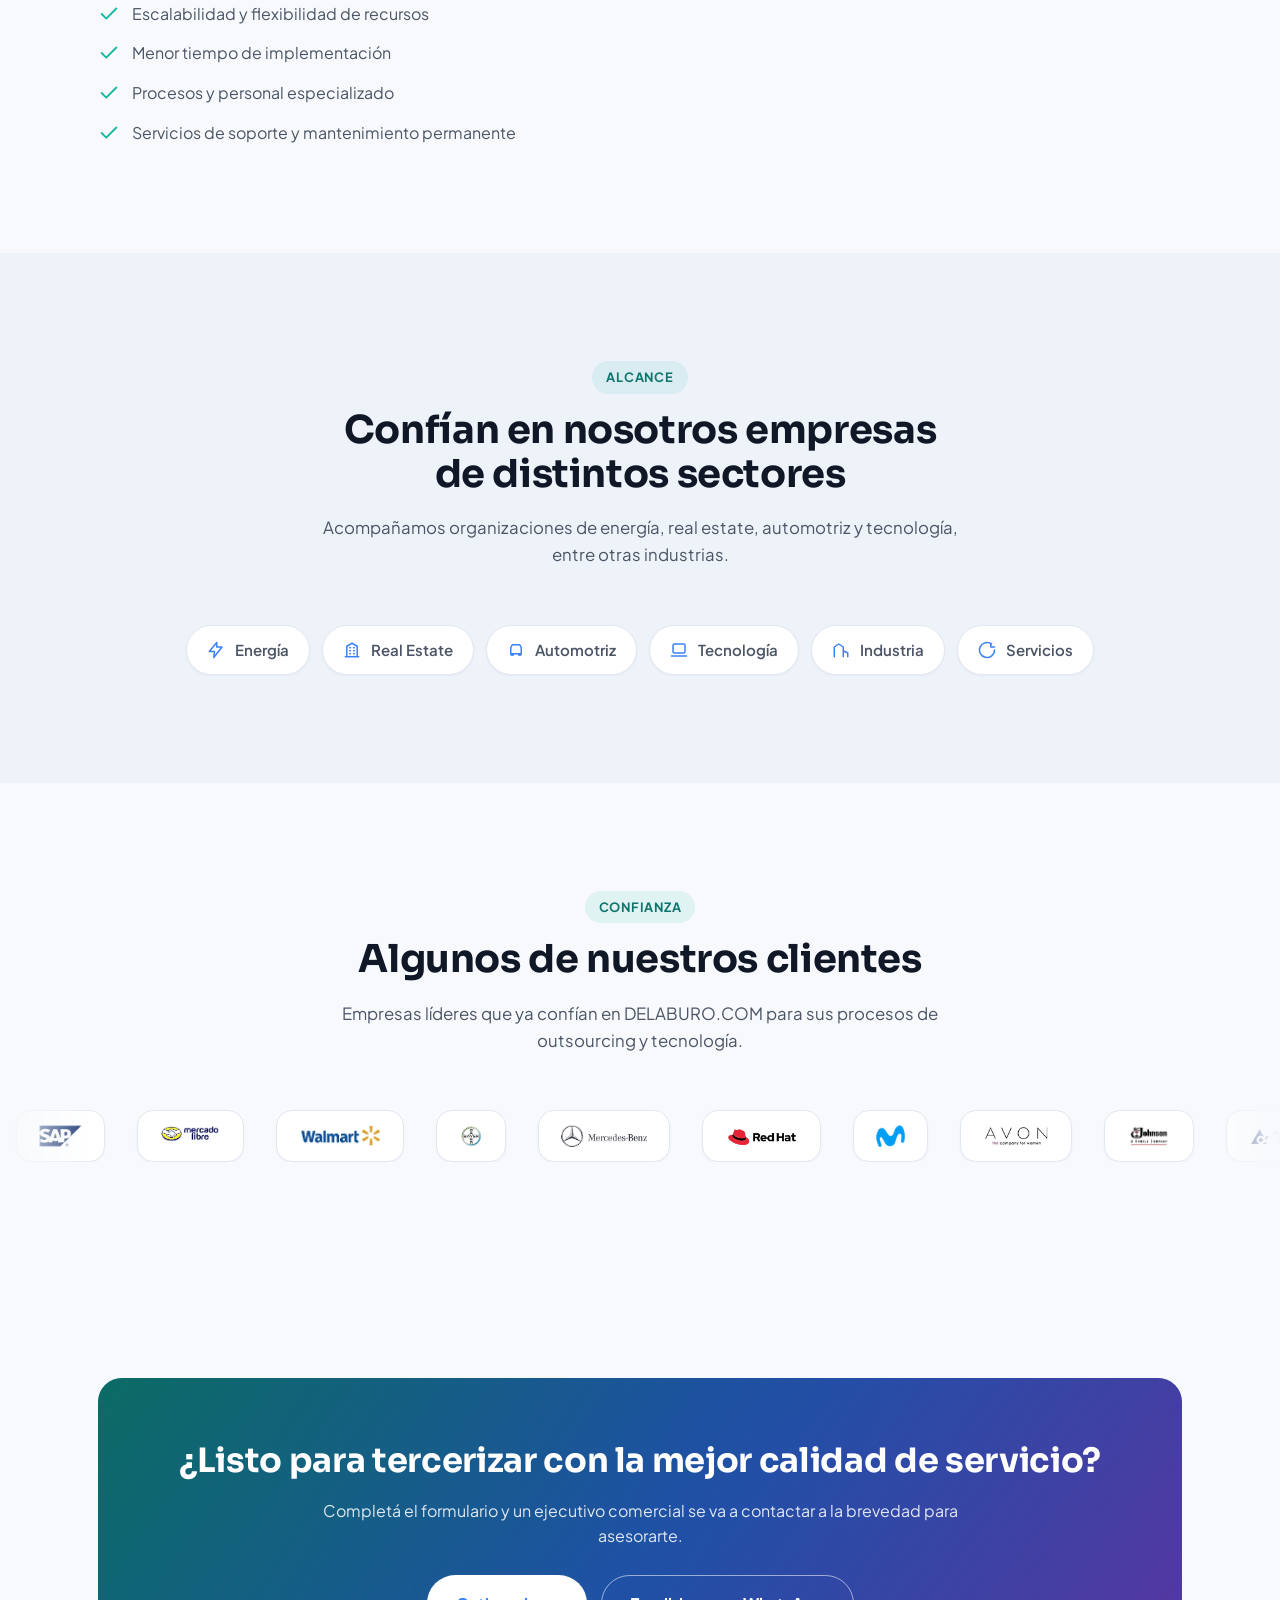
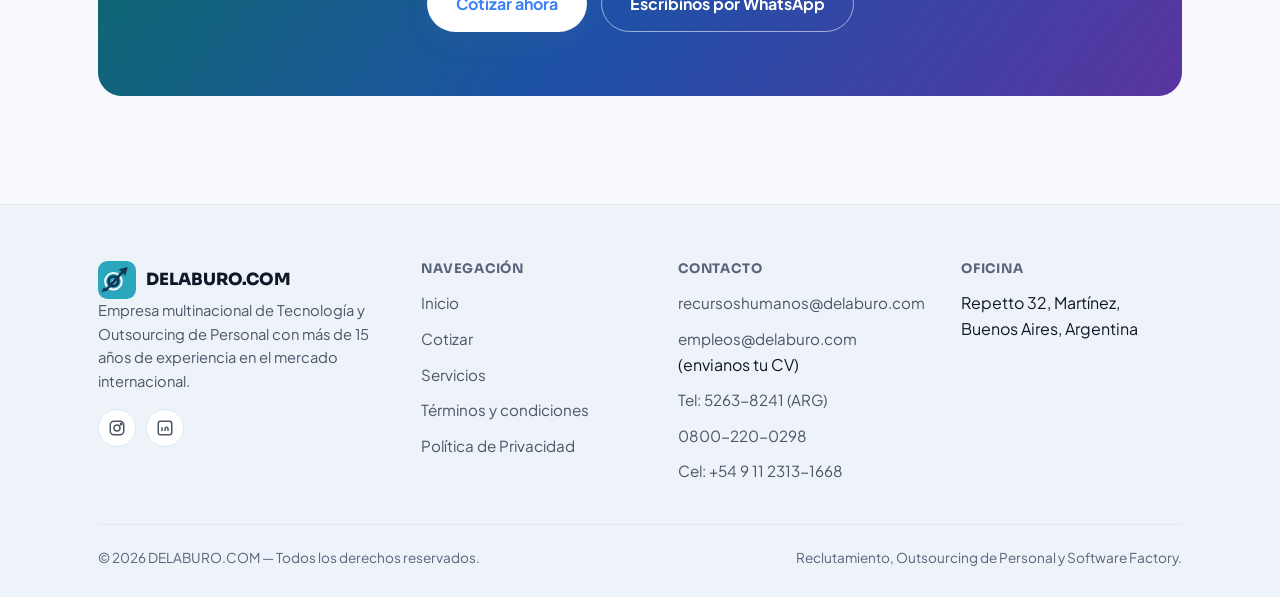
==== commit 872ea662: "Update brand SVG graphics in index.html" ====
--- a/index.html
+++ b/index.html
@@ -51,12 +51,13 @@
   <div class="container nav">
     <a href="index.html" class="brand" aria-label="DELABURO.COM — Inicio">
       <svg class="brand-mark" viewBox="0 0 64 64" aria-hidden="true">
-        <defs><linearGradient id="gNav" x1="0" y1="0" x2="1" y2="1">
-          <stop offset="0%" stop-color="#14b8a6"/><stop offset="50%" stop-color="#3b82f6"/><stop offset="100%" stop-color="#8b5cf6"/>
-        </linearGradient></defs>
-        <rect width="64" height="64" rx="16" fill="url(#gNav)"/>
-        <circle cx="32" cy="32" r="15" fill="none" stroke="#fff" stroke-width="3.4"/>
-        <circle cx="47" cy="21" r="4.4" fill="#fff"/>
+        <rect width="64" height="64" rx="16" fill="#2AA7BD"/>
+        <circle cx="26" cy="34" r="14" fill="none" stroke="#fff" stroke-width="3.2"/>
+        <circle cx="26" cy="34" r="8" fill="none" stroke="#123354" stroke-width="4.4"/>
+        <circle cx="26" cy="34" r="2.6" fill="#fff"/>
+        <path d="M14 48 L40 20" stroke="#123354" stroke-width="4.2" stroke-linecap="round"/>
+        <path d="M35 14 L50 10 L46 25 Z" fill="#123354"/>
+        <path d="M10 44 L16 50 L6 52 Z" fill="#123354"/>
       </svg>
       <span class="brand-text"><strong>DELABURO.COM</strong><span>Reclutamiento y Outsourcing de Personal</span></span>
     </a>
@@ -86,7 +87,15 @@
   <div class="mobile-nav-inner">
     <div class="mobile-nav-top">
       <span class="brand">
-        <svg class="brand-mark" viewBox="0 0 64 64" aria-hidden="true"><rect width="64" height="64" rx="16" fill="#3b82f6"/><circle cx="32" cy="32" r="15" fill="none" stroke="#fff" stroke-width="3.4"/><circle cx="47" cy="21" r="4.4" fill="#fff"/></svg>
+        <svg class="brand-mark" viewBox="0 0 64 64" aria-hidden="true">
+        <rect width="64" height="64" rx="16" fill="#2AA7BD"/>
+        <circle cx="26" cy="34" r="14" fill="none" stroke="#fff" stroke-width="3.2"/>
+        <circle cx="26" cy="34" r="8" fill="none" stroke="#123354" stroke-width="4.4"/>
+        <circle cx="26" cy="34" r="2.6" fill="#fff"/>
+        <path d="M14 48 L40 20" stroke="#123354" stroke-width="4.2" stroke-linecap="round"/>
+        <path d="M35 14 L50 10 L46 25 Z" fill="#123354"/>
+        <path d="M10 44 L16 50 L6 52 Z" fill="#123354"/>
+      </svg>
         <span class="brand-text"><strong>DELABURO.COM</strong></span>
       </span>
       <button class="close-btn" data-mobile-close type="button" aria-label="Cerrar menú">
@@ -328,7 +337,15 @@
     <div class="footer-grid">
       <div class="footer-brand">
         <a href="index.html" class="brand" aria-label="DELABURO.COM — Inicio">
-          <svg class="brand-mark" viewBox="0 0 64 64" aria-hidden="true"><rect width="64" height="64" rx="16" fill="#3b82f6"/><circle cx="32" cy="32" r="15" fill="none" stroke="#fff" stroke-width="3.4"/><circle cx="47" cy="21" r="4.4" fill="#fff"/></svg>
+          <svg class="brand-mark" viewBox="0 0 64 64" aria-hidden="true">
+        <rect width="64" height="64" rx="16" fill="#2AA7BD"/>
+        <circle cx="26" cy="34" r="14" fill="none" stroke="#fff" stroke-width="3.2"/>
+        <circle cx="26" cy="34" r="8" fill="none" stroke="#123354" stroke-width="4.4"/>
+        <circle cx="26" cy="34" r="2.6" fill="#fff"/>
+        <path d="M14 48 L40 20" stroke="#123354" stroke-width="4.2" stroke-linecap="round"/>
+        <path d="M35 14 L50 10 L46 25 Z" fill="#123354"/>
+        <path d="M10 44 L16 50 L6 52 Z" fill="#123354"/>
+      </svg>
           <span class="brand-text"><strong>DELABURO.COM</strong></span>
         </a>
         <p>Empresa multinacional de Tecnología y Outsourcing de Personal con más de 15 años de experiencia en el mercado internacional.</p>
--- a/assets/css/styles.css
+++ b/assets/css/styles.css
@@ -1,6 +1,6 @@
 /* ==========================================================================
-   DELABURO.COM â Design System
-   Modernizacion 2026: identidad preservada (teal â azul â violeta),
+   DELABURO.COM — Design System
+   Modernizacion 2026: identidad preservada (teal → azul → violeta),
    con tema claro/oscuro, tipografia geometrica y micro-interacciones.
    ========================================================================== */
 
@@ -245,6 +245,9 @@
   background-image: radial-gradient(circle at 20% 20%, rgba(255,255,255,.35), transparent 40%), radial-gradient(circle at 85% 30%, rgba(255,255,255,.25), transparent 45%), radial-gradient(circle at 50% 90%, rgba(255,255,255,.2), transparent 50%);
 }
 .hero-particles{ position:absolute; inset:0; width:100%; height:100%; z-index:0; pointer-events:none; }
+/* El hero usa todo el ancho disponible (sin centrar el container) para que
+   el contenido quede justificado a la izquierda en cualquier resolucion. */
+.hero .container{ max-width:none; margin-inline:0; }
 .hero-content{ position:relative; z-index:1; max-width: 640px; }
 
 .hero-eyebrow{
@@ -410,7 +413,7 @@
   border: 1px solid var(--border);
 }
 @keyframes logos-scroll{
-  from{ transform: translateX(0); }
+  frof{ transform: translateX(0); }
   to{ transform: translateX(-50%); }
 }
 @media (max-width: 640px){
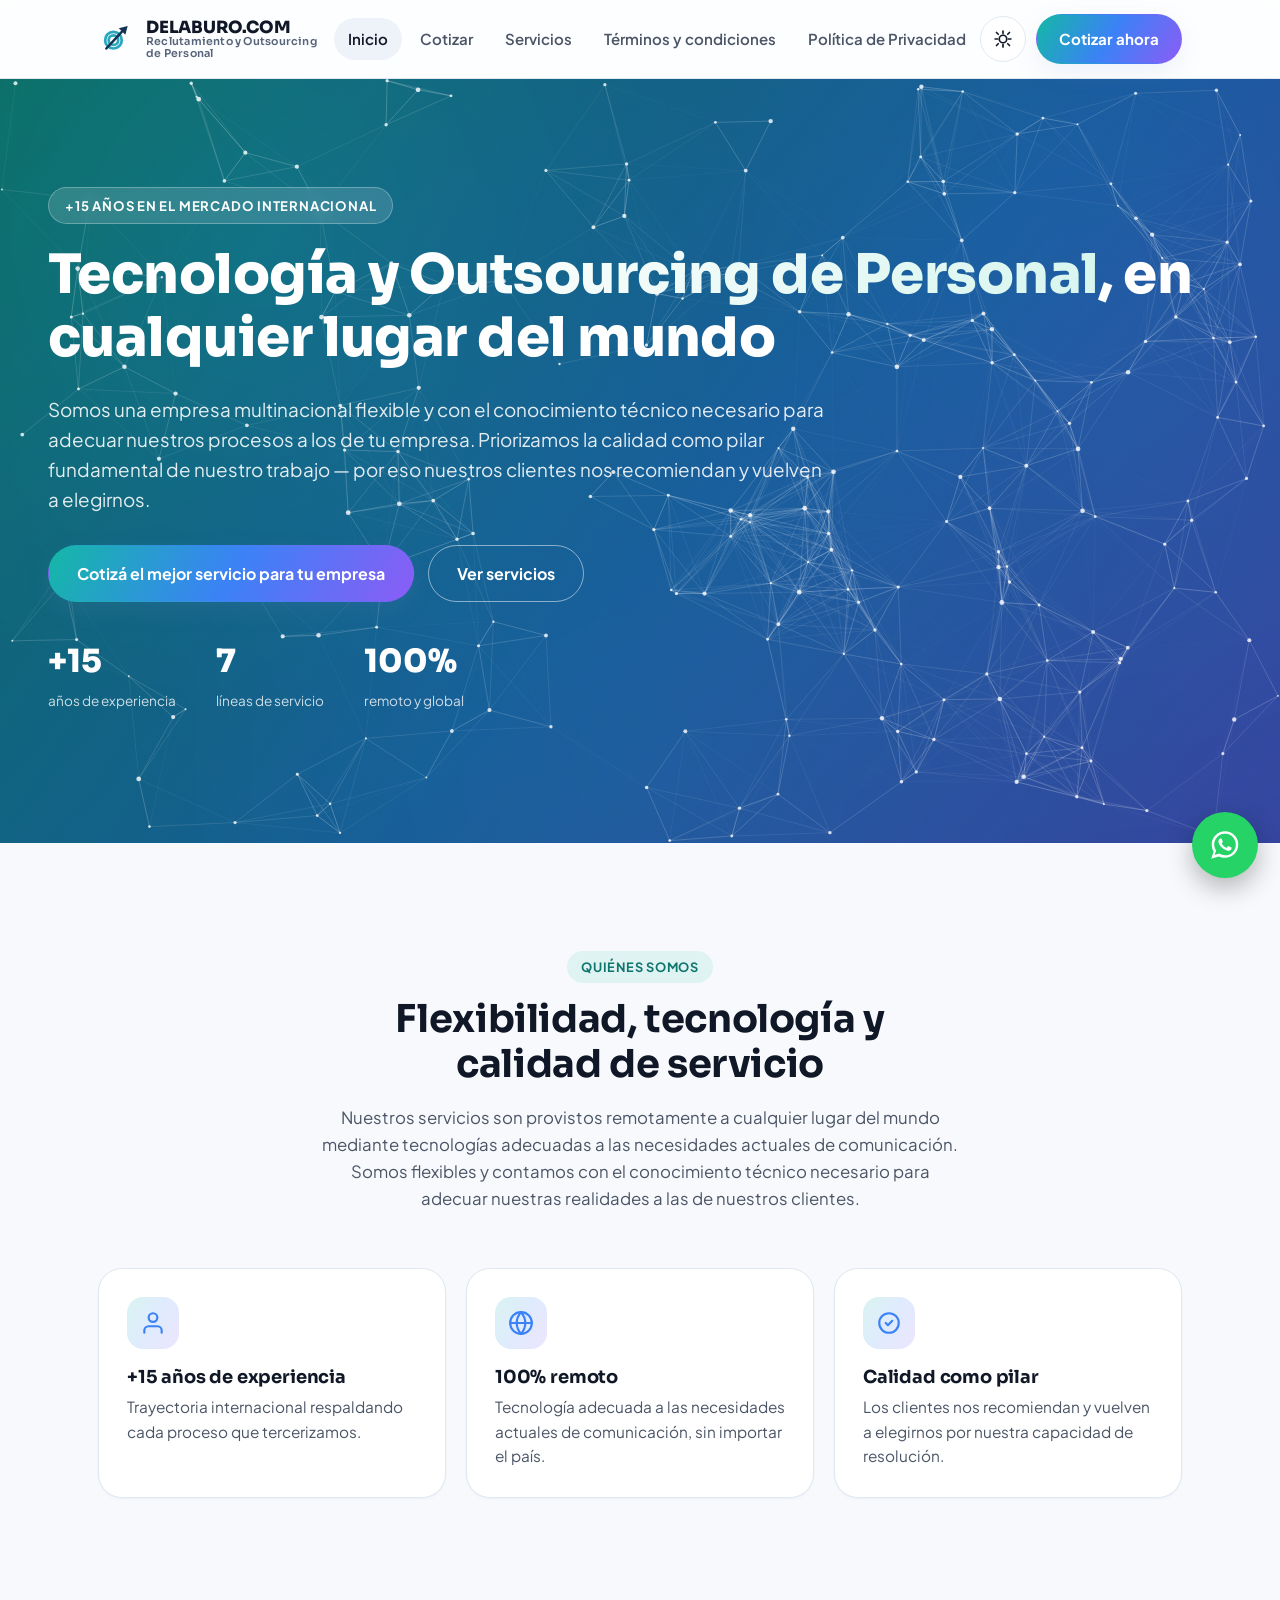
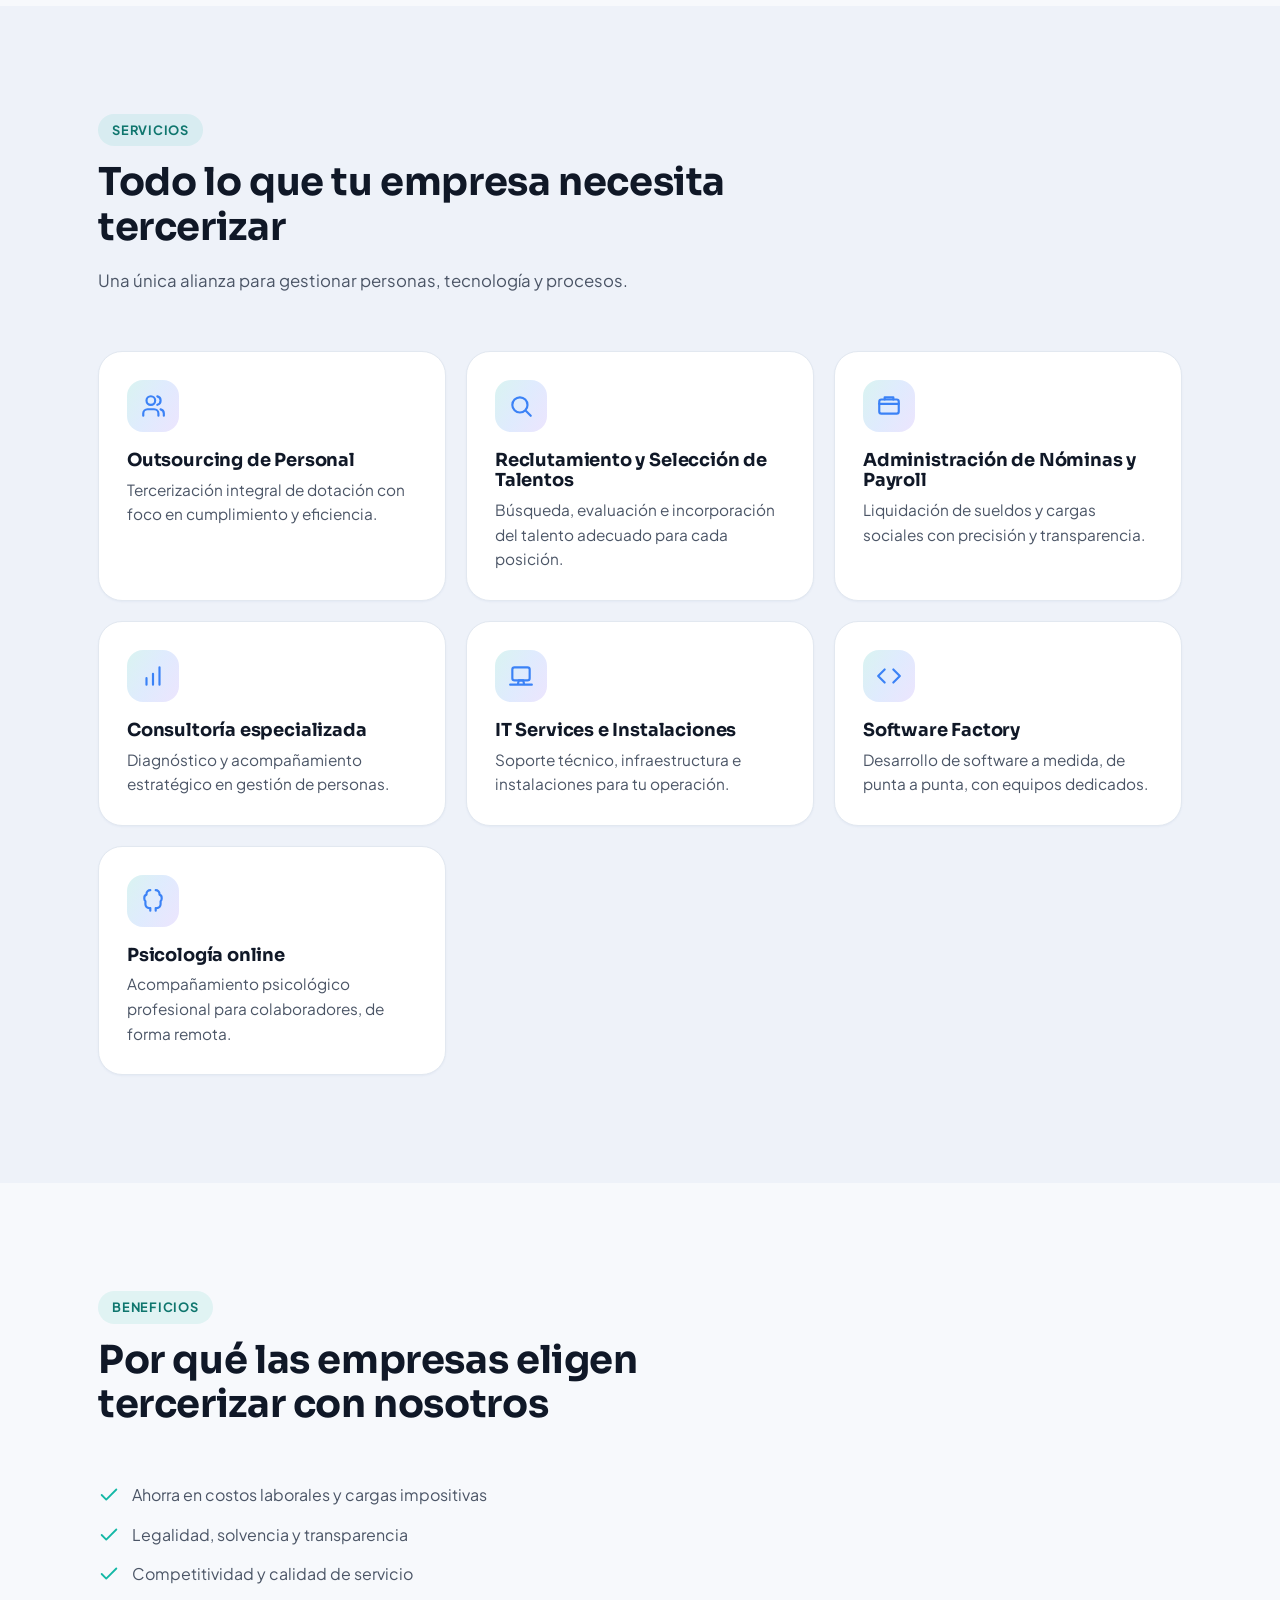
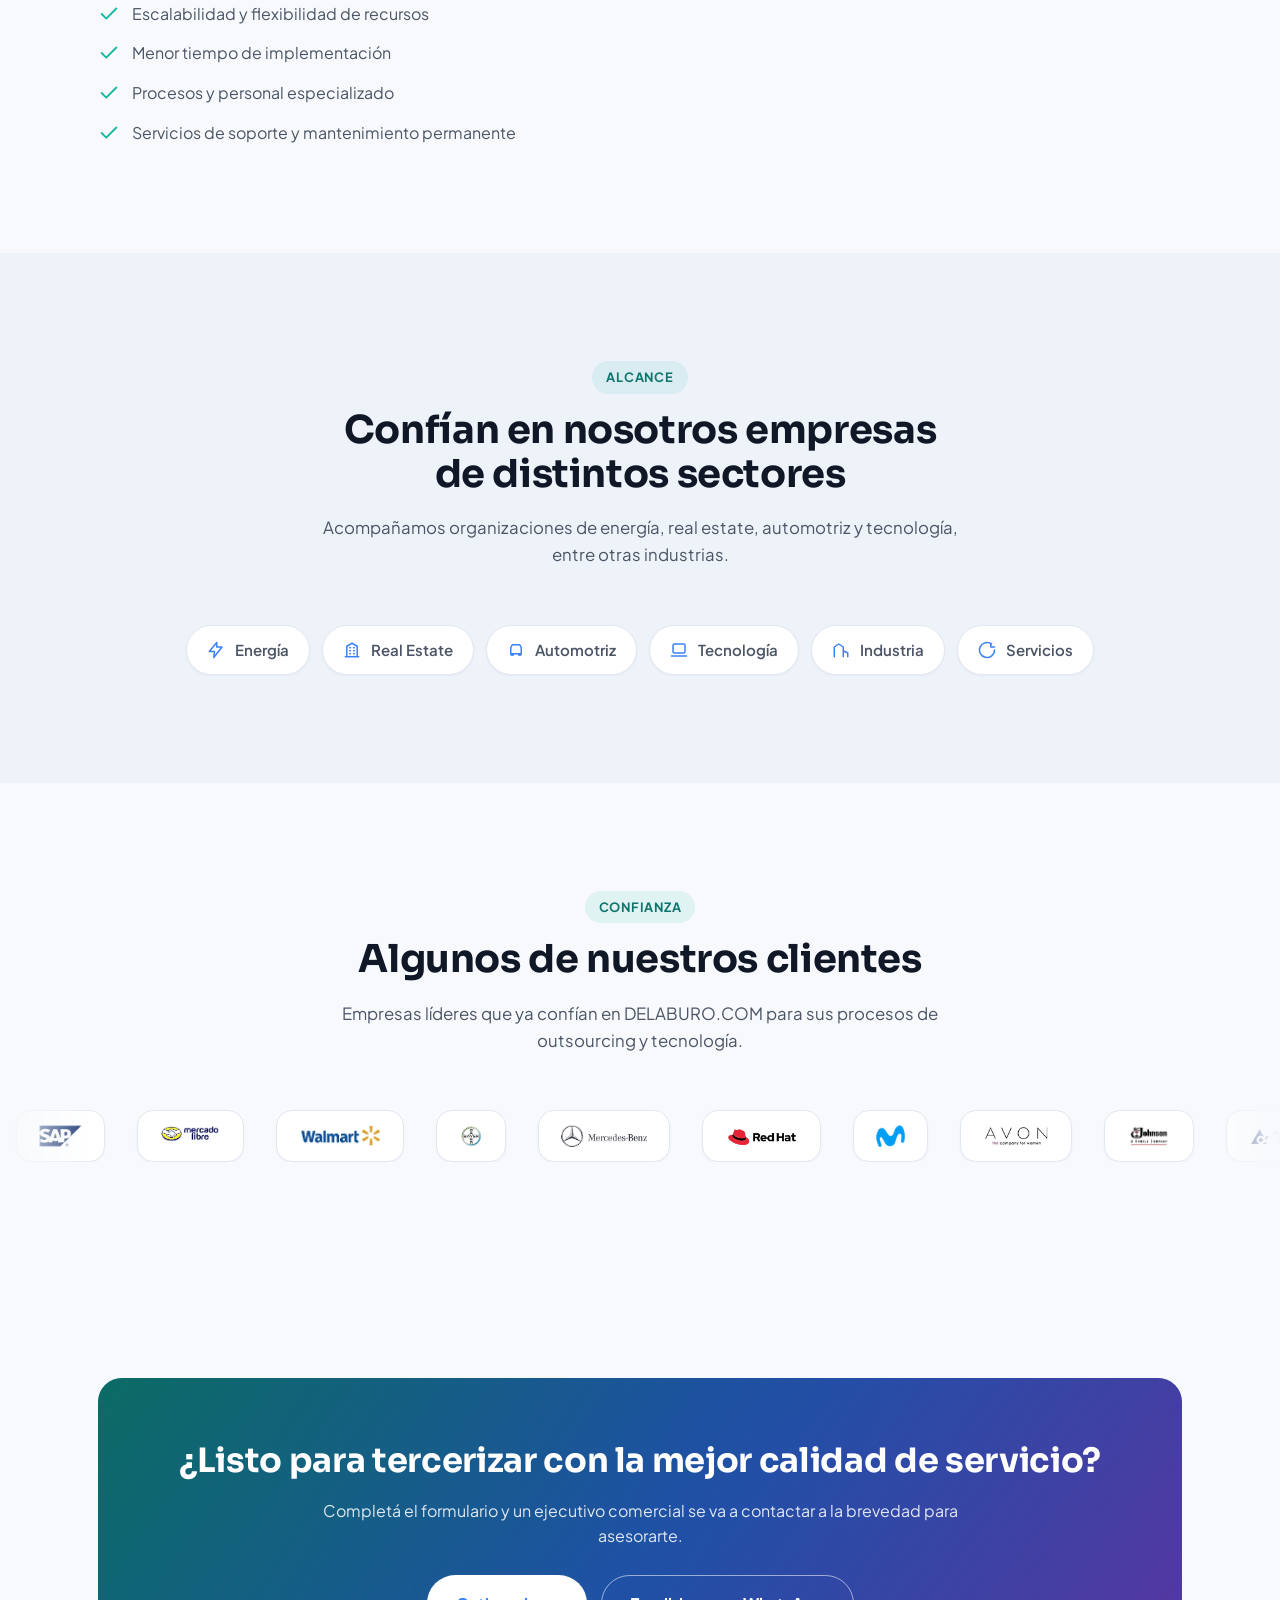
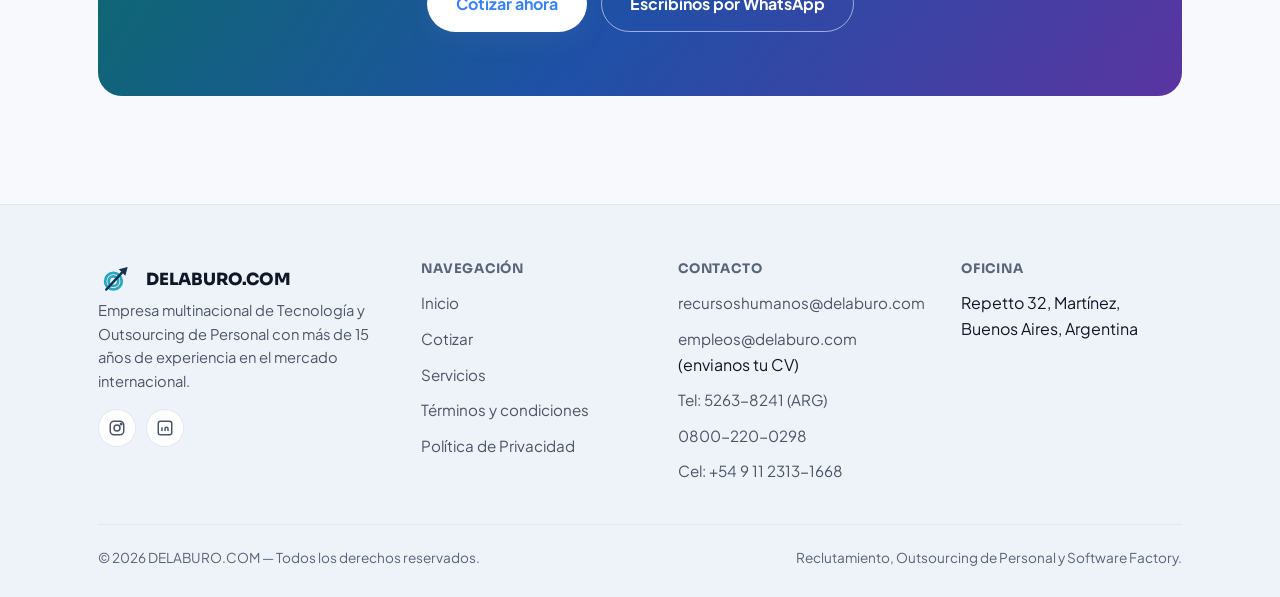
==== commit af7bc2d7: "Update SVG elements in index.html" ====
--- a/index.html
+++ b/index.html
@@ -51,13 +51,10 @@
   <div class="container nav">
     <a href="index.html" class="brand" aria-label="DELABURO.COM — Inicio">
       <svg class="brand-mark" viewBox="0 0 64 64" aria-hidden="true">
-        <rect width="64" height="64" rx="16" fill="#2AA7BD"/>
-        <circle cx="26" cy="34" r="14" fill="none" stroke="#fff" stroke-width="3.2"/>
-        <circle cx="26" cy="34" r="8" fill="none" stroke="#123354" stroke-width="4.4"/>
-        <circle cx="26" cy="34" r="2.6" fill="#fff"/>
+        <circle cx="26" cy="34" r="14" fill="none" stroke="#2AA7BD" stroke-width="4.6"/>
+        <circle cx="26" cy="34" r="8" fill="none" stroke="#2AA7BD" stroke-width="4.6"/>
         <path d="M14 48 L40 20" stroke="#123354" stroke-width="4.2" stroke-linecap="round"/>
         <path d="M35 14 L50 10 L46 25 Z" fill="#123354"/>
-        <path d="M10 44 L16 50 L6 52 Z" fill="#123354"/>
       </svg>
       <span class="brand-text"><strong>DELABURO.COM</strong><span>Reclutamiento y Outsourcing de Personal</span></span>
     </a>
@@ -88,13 +85,10 @@
     <div class="mobile-nav-top">
       <span class="brand">
         <svg class="brand-mark" viewBox="0 0 64 64" aria-hidden="true">
-        <rect width="64" height="64" rx="16" fill="#2AA7BD"/>
-        <circle cx="26" cy="34" r="14" fill="none" stroke="#fff" stroke-width="3.2"/>
-        <circle cx="26" cy="34" r="8" fill="none" stroke="#123354" stroke-width="4.4"/>
-        <circle cx="26" cy="34" r="2.6" fill="#fff"/>
+        <circle cx="26" cy="34" r="14" fill="none" stroke="#2AA7BD" stroke-width="4.6"/>
+        <circle cx="26" cy="34" r="8" fill="none" stroke="#2AA7BD" stroke-width="4.6"/>
         <path d="M14 48 L40 20" stroke="#123354" stroke-width="4.2" stroke-linecap="round"/>
         <path d="M35 14 L50 10 L46 25 Z" fill="#123354"/>
-        <path d="M10 44 L16 50 L6 52 Z" fill="#123354"/>
       </svg>
         <span class="brand-text"><strong>DELABURO.COM</strong></span>
       </span>
@@ -338,13 +332,10 @@
       <div class="footer-brand">
         <a href="index.html" class="brand" aria-label="DELABURO.COM — Inicio">
           <svg class="brand-mark" viewBox="0 0 64 64" aria-hidden="true">
-        <rect width="64" height="64" rx="16" fill="#2AA7BD"/>
-        <circle cx="26" cy="34" r="14" fill="none" stroke="#fff" stroke-width="3.2"/>
-        <circle cx="26" cy="34" r="8" fill="none" stroke="#123354" stroke-width="4.4"/>
-        <circle cx="26" cy="34" r="2.6" fill="#fff"/>
+        <circle cx="26" cy="34" r="14" fill="none" stroke="#2AA7BD" stroke-width="4.6"/>
+        <circle cx="26" cy="34" r="8" fill="none" stroke="#2AA7BD" stroke-width="4.6"/>
         <path d="M14 48 L40 20" stroke="#123354" stroke-width="4.2" stroke-linecap="round"/>
         <path d="M35 14 L50 10 L46 25 Z" fill="#123354"/>
-        <path d="M10 44 L16 50 L6 52 Z" fill="#123354"/>
       </svg>
           <span class="brand-text"><strong>DELABURO.COM</strong></span>
         </a>
